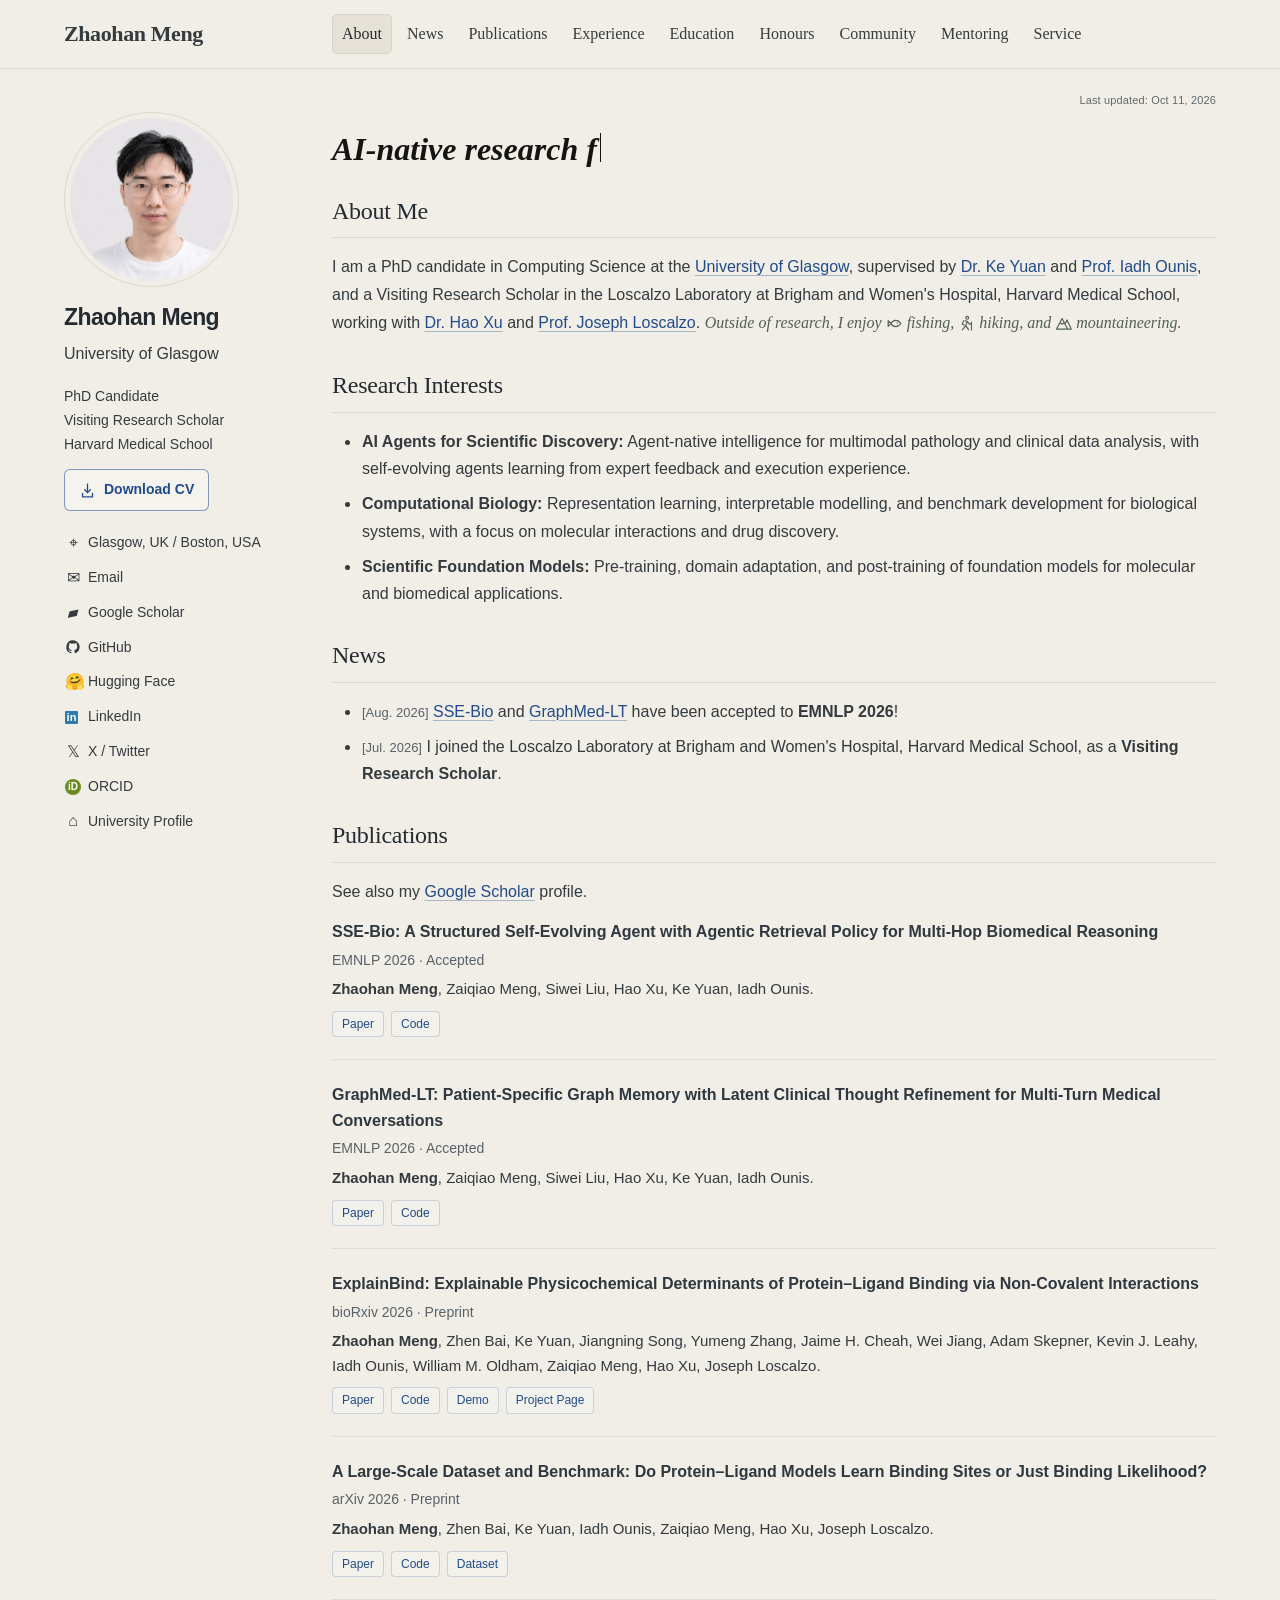
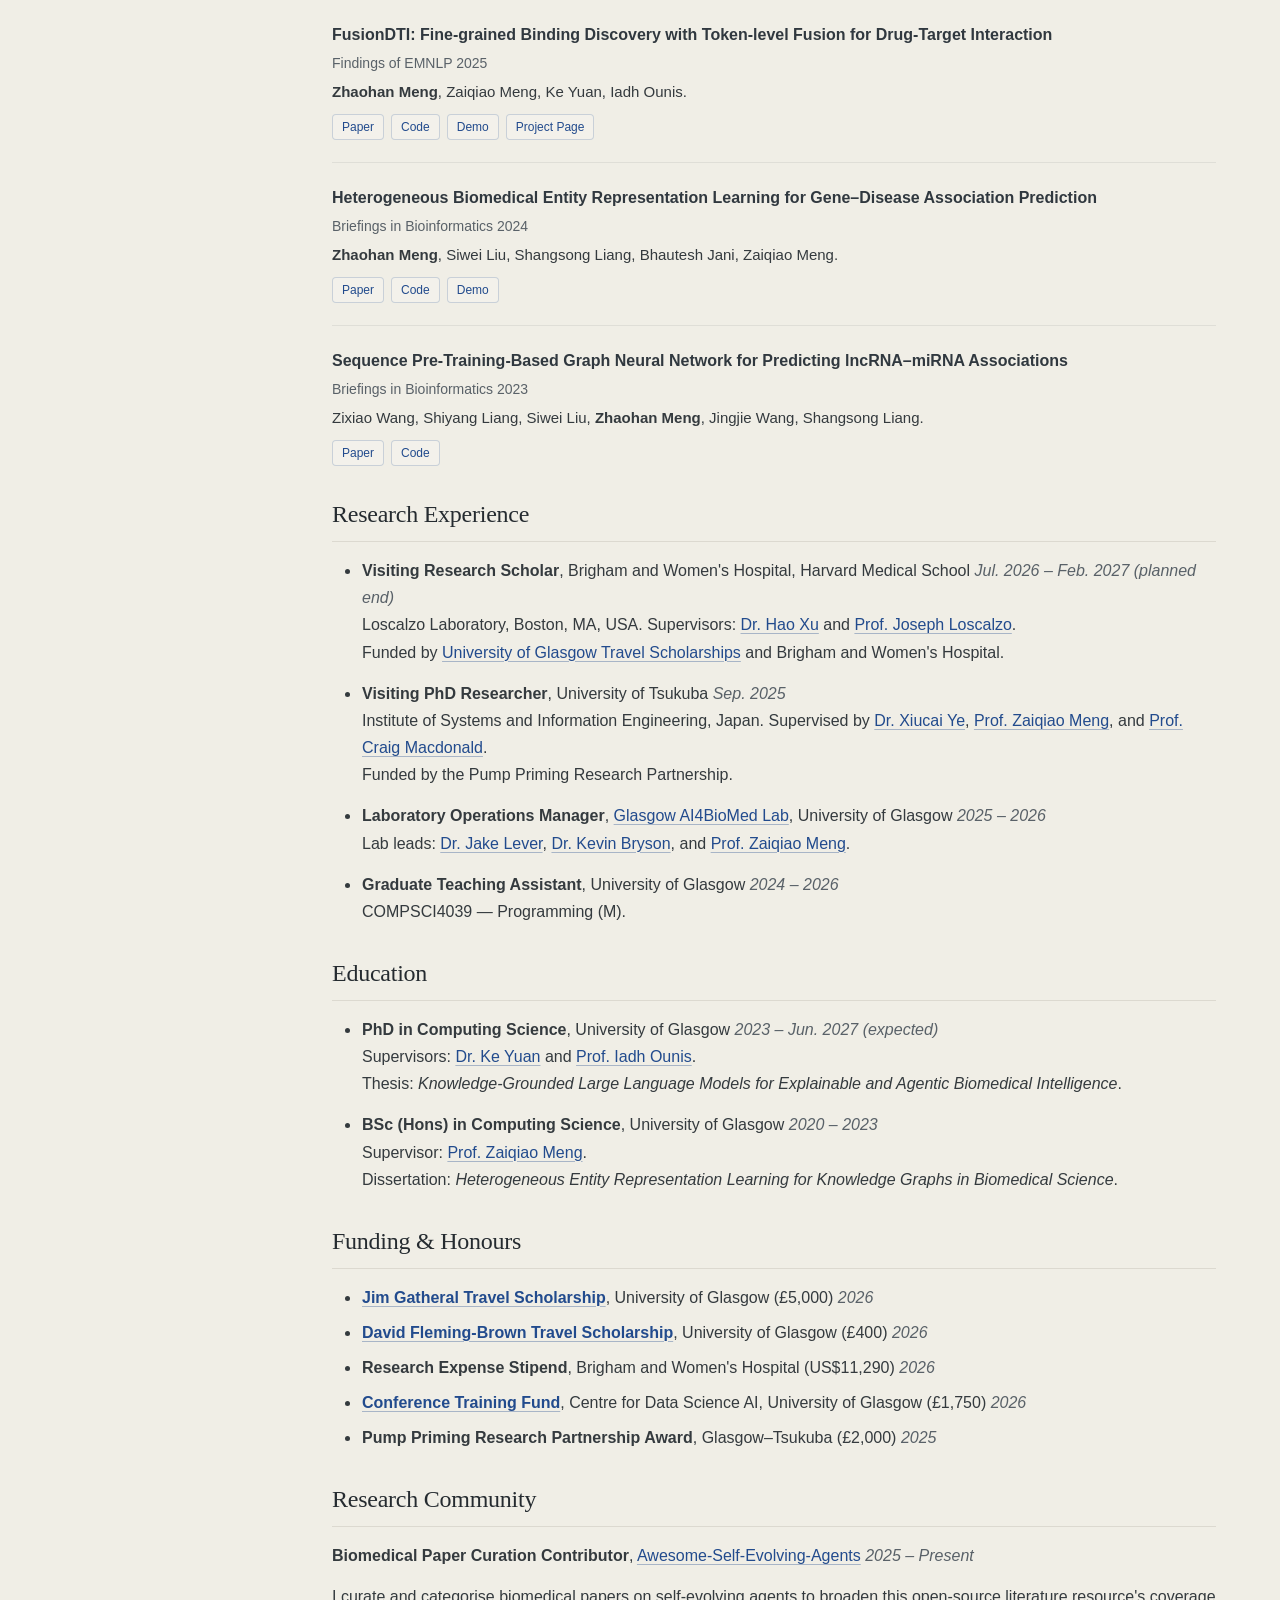
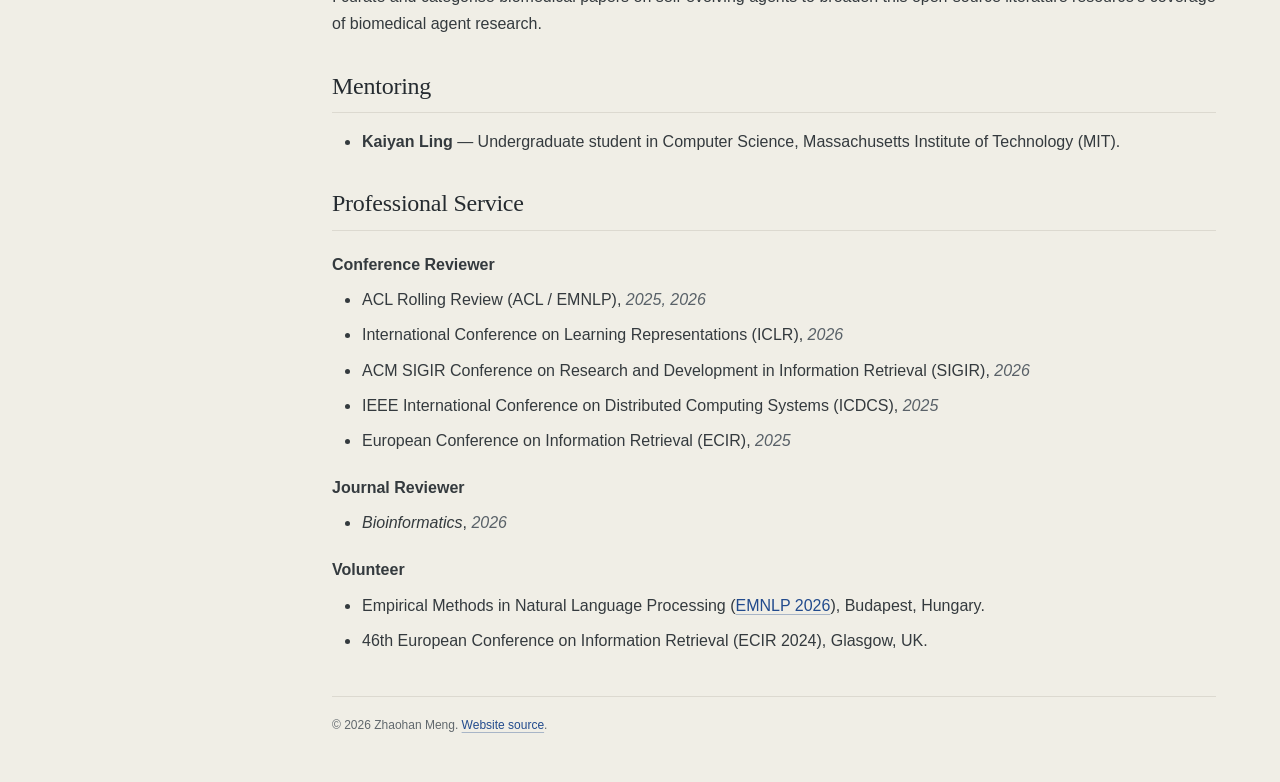
==== docs/index.html @ da8d133c "Add subtle outdoor hobby icons to biography" ====
<!doctype html>
<html lang="en">
<head>
  <meta charset="utf-8">
  <meta name="viewport" content="width=device-width, initial-scale=1">
  <title>Zhaohan Meng - Homepage</title>
  <meta name="description" content="Zhaohan Meng, PhD candidate at the University of Glasgow and Visiting Research Scholar at Harvard Medical School. Scientific AI agents, scientific foundation models, and computational biology.">
  <meta name="theme-color" content="#f0eee6">
  <meta property="og:type" content="website">
  <meta property="og:title" content="Zhaohan Meng - Homepage">
  <meta property="og:description" content="Scientific AI agents, scientific foundation models, and computational biology.">
  <meta property="og:url" content="https://zhaohanm.github.io/">
  <meta property="og:image" content="https://zhaohanm.github.io/assets/avatar.png?v=27964433ebf4">
  <link rel="canonical" href="https://zhaohanm.github.io/">
  <link rel="icon" href="assets/favicon.svg" type="image/svg+xml">
  <link rel="stylesheet" href="assets/styles.css?v=8e59af3b1493">
  <script src="assets/site.js?v=174e4640bb42" defer></script>
</head>
<body>
  <a class="skip-link" href="#about-me">Skip to content</a>
  <header class="masthead">
    <nav class="navigation" aria-label="Main navigation">
      <a class="site-title" href="#about-me">Zhaohan Meng</a>
      <button class="menu-toggle" type="button" aria-expanded="false" aria-controls="navigation-links" aria-label="Open navigation"><span></span><span></span><span></span></button>
      <div class="navigation-links" id="navigation-links">
        <a href="#about-me">About</a>
        <a href="#news">News</a>
        <a href="#publications">Publications</a>
        <a href="#research-experience">Experience</a>
        <a href="#education">Education</a>
        <a href="#honors">Honours</a>
        <a href="#community">Community</a>
        <a href="#mentoring">Mentoring</a>
        <a href="#service">Service</a>
      </div>
    </nav>
  </header>
  <div class="layout">
    <aside class="profile" aria-label="Personal information">
      <img class="avatar" src="assets/avatar.png?v=27964433ebf4" alt="Zhaohan Meng" width="175" height="175">
      <div class="profile-heading">
        <h1>Zhaohan Meng</h1>
        <p class="affiliation">University of Glasgow</p>
        <p class="position">PhD Candidate<br>Visiting Research Scholar<br>Harvard Medical School</p>
        <a class="cv-button" href="assets/Zhaohan_Meng_CV.pdf" download="Zhaohan_Meng_CV.pdf"><svg viewBox="0 0 24 24" width="17" height="17" aria-hidden="true"><path d="M12 3v12m-4-4 4 4 4-4M5 16v5h14v-5" fill="none" stroke="currentColor" stroke-width="1.8" stroke-linecap="round" stroke-linejoin="round"/></svg>Download CV</a>
      </div>
      <ul class="profile-links">
        <li><span class="icon" aria-hidden="true">⌖</span><span>Glasgow, UK / Boston, USA</span></li>
        <li><span class="icon" aria-hidden="true">✉</span><a href="mailto:zmeng3@bwh.harvard.edu">Email</a></li>
        <li><span class="icon scholar" aria-hidden="true">▰</span><a href="https://scholar.google.com/citations?user=gM9yaCkAAAAJ&amp;hl=en">Google Scholar</a></li>
        <li><svg class="icon" viewBox="0 0 24 24" aria-hidden="true"><path fill="currentColor" d="M12 2a10 10 0 0 0-3.16 19.49c.5.09.68-.22.68-.48v-1.86c-2.78.6-3.37-1.18-3.37-1.18-.45-1.16-1.11-1.47-1.11-1.47-.91-.62.07-.61.07-.61 1 .07 1.53 1.03 1.53 1.03.89 1.53 2.34 1.09 2.91.83.09-.65.35-1.09.63-1.34-2.22-.25-4.55-1.11-4.55-4.94 0-1.09.39-1.98 1.03-2.68-.1-.25-.45-1.27.1-2.65 0 0 .84-.27 2.75 1.02A9.6 9.6 0 0 1 12 6.82c.85 0 1.7.11 2.5.34 1.91-1.29 2.75-1.02 2.75-1.02.55 1.38.2 2.4.1 2.65.64.7 1.03 1.59 1.03 2.68 0 3.84-2.34 4.69-4.57 4.94.36.31.68.92.68 1.85v2.75c0 .27.18.58.69.48A10 10 0 0 0 12 2Z"/></svg><a href="https://github.com/ZhaohanM">GitHub</a></li>
        <li><span class="icon" aria-hidden="true">🤗</span><a href="https://huggingface.co/Zhaohan-Meng">Hugging Face</a></li>
        <li><span class="icon linkedin" aria-hidden="true">in</span><a href="https://www.linkedin.com/in/zhaohan-meng-825951279/">LinkedIn</a></li>
        <li><span class="icon" aria-hidden="true">𝕏</span><a href="https://x.com/Zhaohan_Meng">X / Twitter</a></li>
        <li><span class="icon orcid" aria-hidden="true">iD</span><a href="https://orcid.org/0009-0003-3209-7134">ORCID</a></li>
        <li><span class="icon" aria-hidden="true">⌂</span><a href="https://www.gla.ac.uk/pgrs/zhaohanmeng/">University Profile</a></li>
      </ul>
    </aside>
    <main class="content" id="main-content">
      <p class="last-updated">Last updated: <time datetime="2026-10-11">Oct 11, 2026</time></p>
      <p class="research-tagline"><span class="tagline-full">AI-native research for scientific discovery.</span><span class="tagline-animated" aria-hidden="true"></span></p>
      <section id="about-me">
  <h2>About Me</h2>
  <p>I am a PhD candidate in Computing Science at the <a href="https://www.gla.ac.uk/pgrs/zhaohanmeng/">University of Glasgow</a>, supervised by <a href="https://www.crukscotlandinstitute.ac.uk/research/research-groups/ai-for-cancer-research/">Dr. Ke Yuan</a> and <a href="https://www.linkedin.com/in/iadhounis/">Prof. Iadh Ounis</a>, and a Visiting Research Scholar in the Loscalzo Laboratory at Brigham and Women's Hospital, Harvard Medical School, working with <a href="https://www.linkedin.com/in/hao-xu-62bb11169/">Dr. Hao Xu</a> and <a href="https://ogephd.hms.harvard.edu/people/joseph-loscalzo">Prof. Joseph Loscalzo</a>. <span class="personal-note">Outside of research, I enjoy <span class="hobby"><svg viewBox="0 0 24 24" aria-hidden="true" focusable="false"><path d="M7 12c3-6 10-6 14 0-4 6-11 6-14 0Zm0 0L3 8v8l4-4Z"/><circle cx="16" cy="11.5" r=".8" fill="currentColor" stroke="none"/></svg>fishing</span>, <span class="hobby"><svg viewBox="0 0 24 24" aria-hidden="true" focusable="false"><circle cx="13" cy="4" r="2"/><path d="m10 8 3 1 3 4 3-1M13 9l-2 6 4 6M11 15l-5 6M8 8 6 13l3 1M19 10v11"/></svg>hiking</span>, and <span class="hobby"><svg viewBox="0 0 24 24" aria-hidden="true" focusable="false"><path d="m2 20 8-15 8 15H2Zm12-7 3-6 6 13h-5M7 11l3 2 3-2"/></svg>mountaineering</span>.</span></p>
</section>

<section id="research-interests">
  <h2>Research Interests</h2>
  <ul>
    <li><strong>AI Agents for Scientific Discovery:</strong> Agent-native intelligence for multimodal pathology and clinical data analysis, with self-evolving agents learning from expert feedback and execution experience.</li>
    <li><strong>Computational Biology:</strong> Representation learning, interpretable modelling, and benchmark development for biological systems, with a focus on molecular interactions and drug discovery.</li>
    <li><strong>Scientific Foundation Models:</strong> Pre-training, domain adaptation, and post-training of foundation models for molecular and biomedical applications.</li>
  </ul>
</section>

<section id="news">
  <h2>News</h2>
  <ul class="news-list">
    <li><span class="date">[Aug. 2026]</span> <a href="https://arxiv.org/abs/2608.22132">SSE-Bio</a> and <a href="https://arxiv.org/abs/2510.03536">GraphMed-LT</a> have been accepted to <strong>EMNLP 2026</strong>!</li>
    <li><span class="date">[Jul. 2026]</span> I joined the Loscalzo Laboratory at Brigham and Women's Hospital, Harvard Medical School, as a <strong>Visiting Research Scholar</strong>.</li>
  </ul>
</section>

<section id="publications">
  <h2>Publications</h2>
  <p class="section-intro">See also my <a href="https://scholar.google.com/citations?hl=en&amp;user=gM9yaCkAAAAJ">Google Scholar</a> profile.</p>

  <article class="publication">
    <p class="publication-title"><b>SSE-Bio: A Structured Self-Evolving Agent with Agentic Retrieval Policy for Multi-Hop Biomedical Reasoning</b> <span class="venue">EMNLP 2026 · Accepted</span></p>
    <p class="authors"><strong>Zhaohan Meng</strong>, Zaiqiao Meng, Siwei Liu, Hao Xu, Ke Yuan, Iadh Ounis.</p>
    <p class="paper-links"><a href="https://arxiv.org/abs/2608.22132">Paper</a> <a href="https://github.com/ZhaohanM/SSE-Bio">Code</a></p>
  </article>

  <article class="publication">
    <p class="publication-title"><b>GraphMed-LT: Patient-Specific Graph Memory with Latent Clinical Thought Refinement for Multi-Turn Medical Conversations</b> <span class="venue">EMNLP 2026 · Accepted</span></p>
    <p class="authors"><strong>Zhaohan Meng</strong>, Zaiqiao Meng, Siwei Liu, Hao Xu, Ke Yuan, Iadh Ounis.</p>
    <p class="paper-links"><a href="https://arxiv.org/abs/2510.03536">Paper</a> <a href="https://github.com/ZhaohanM/GraphMed-LT">Code</a></p>
  </article>

  <article class="publication">
    <p class="publication-title"><b>ExplainBind: Explainable Physicochemical Determinants of Protein–Ligand Binding via Non-Covalent Interactions</b> <span class="venue">bioRxiv 2026 · Preprint</span></p>
    <p class="authors"><strong>Zhaohan Meng</strong>, Zhen Bai, Ke Yuan, Jiangning Song, Yumeng Zhang, Jaime H. Cheah, Wei Jiang, Adam Skepner, Kevin J. Leahy, Iadh Ounis, William M. Oldham, Zaiqiao Meng, Hao Xu, Joseph Loscalzo.</p>
    <p class="paper-links"><a href="https://www.biorxiv.org/content/10.64898/2026.03.03.707476v3">Paper</a> <a href="https://github.com/ZhaohanM/ExplainBind">Code</a> <a href="https://huggingface.co/spaces/Zhaohan-Meng/ExplainBind">Demo</a> <a href="https://zhaohanm.github.io/ExplainBind/">Project Page</a></p>
  </article>

  <article class="publication">
    <p class="publication-title"><b>A Large-Scale Dataset and Benchmark: Do Protein–Ligand Models Learn Binding Sites or Just Binding Likelihood?</b> <span class="venue">arXiv 2026 · Preprint</span></p>
    <p class="authors"><strong>Zhaohan Meng</strong>, Zhen Bai, Ke Yuan, Iadh Ounis, Zaiqiao Meng, Hao Xu, Joseph Loscalzo.</p>
    <p class="paper-links"><a href="https://arxiv.org/abs/2605.24045">Paper</a> <a href="https://github.com/ZhaohanM/InteractBind">Code</a> <a href="https://huggingface.co/datasets/Zhaohan-Meng/InteractBind">Dataset</a></p>
  </article>

  <article class="publication">
    <p class="publication-title"><b>FusionDTI: Fine-grained Binding Discovery with Token-level Fusion for Drug-Target Interaction</b> <span class="venue">Findings of EMNLP 2025</span></p>
    <p class="authors"><strong>Zhaohan Meng</strong>, Zaiqiao Meng, Ke Yuan, Iadh Ounis.</p>
    <p class="paper-links"><a href="https://aclanthology.org/2025.findings-emnlp.237/">Paper</a> <a href="https://github.com/ZhaohanM/FusionDTI">Code</a> <a href="https://huggingface.co/spaces/Zhaohan-Meng/FusionDTI">Demo</a> <a href="https://zhaohanm.github.io/FusionDTI/">Project Page</a></p>
  </article>

  <article class="publication">
    <p class="publication-title"><b>Heterogeneous Biomedical Entity Representation Learning for Gene–Disease Association Prediction</b> <span class="venue">Briefings in Bioinformatics 2024</span></p>
    <p class="authors"><strong>Zhaohan Meng</strong>, Siwei Liu, Shangsong Liang, Bhautesh Jani, Zaiqiao Meng.</p>
    <p class="paper-links"><a href="https://academic.oup.com/bib/article/25/5/bbae380/7735275">Paper</a> <a href="https://github.com/ZhaohanM/FusionGDA">Code</a> <a href="https://huggingface.co/spaces/Zhaohan-Meng/FusionGDA">Demo</a></p>
  </article>

  <article class="publication">
    <p class="publication-title"><b>Sequence Pre-Training-Based Graph Neural Network for Predicting lncRNA–miRNA Associations</b> <span class="venue">Briefings in Bioinformatics 2023</span></p>
    <p class="authors">Zixiao Wang, Shiyang Liang, Siwei Liu, <strong>Zhaohan Meng</strong>, Jingjie Wang, Shangsong Liang.</p>
    <p class="paper-links"><a href="https://academic.oup.com/bib/article/24/5/bbad317/7256790">Paper</a> <a href="https://github.com/zixwang/SPGNN">Code</a></p>
  </article>
</section>

<section id="research-experience">
  <h2>Research Experience</h2>
  <ul class="experience-list">
    <li>
      <strong>Visiting Research Scholar</strong>, Brigham and Women's Hospital, Harvard Medical School <span class="date">Jul. 2026 – Feb. 2027 (planned end)</span>
      <p>Loscalzo Laboratory, Boston, MA, USA. Supervisors: <a href="https://www.linkedin.com/in/hao-xu-62bb11169/">Dr. Hao Xu</a> and <a href="https://ogephd.hms.harvard.edu/people/joseph-loscalzo">Prof. Joseph Loscalzo</a>.<br>Funded by <a href="https://www.gla.ac.uk/research/ourresearchenvironment/prs/postgraduatetravelscholarships">University of Glasgow Travel Scholarships</a> and Brigham and Women's Hospital.</p>
    </li>
    <li>
      <strong>Visiting PhD Researcher</strong>, University of Tsukuba <span class="date">Sep. 2025</span>
      <p>Institute of Systems and Information Engineering, Japan. Supervised by <a href="https://trios.tsukuba.ac.jp/en/researcher/0000004106">Dr. Xiucai Ye</a>, <a href="https://mengzaiqiao.howone.app">Prof. Zaiqiao Meng</a>, and <a href="https://www.dcs.gla.ac.uk/~craigm/">Prof. Craig Macdonald</a>.<br>Funded by the Pump Priming Research Partnership.</p>
    </li>
    <li>
      <strong>Laboratory Operations Manager</strong>, <a href="https://ai4biomed.org">Glasgow AI4BioMed Lab</a>, University of Glasgow <span class="date">2025 – 2026</span>
      <p>Lab leads: <a href="https://www.gla.ac.uk/schools/computing/staff/jakelever/">Dr. Jake Lever</a>, <a href="https://www.gla.ac.uk/schools/computing/staff/kevinbryson/">Dr. Kevin Bryson</a>, and <a href="https://mengzaiqiao.howone.app">Prof. Zaiqiao Meng</a>.</p>
    </li>
    <li>
      <strong>Graduate Teaching Assistant</strong>, University of Glasgow <span class="date">2024 – 2026</span>
      <p>COMPSCI4039 — Programming (M).</p>
    </li>
  </ul>
</section>

<section id="education">
  <h2>Education</h2>
  <ul class="experience-list">
    <li>
      <strong>PhD in Computing Science</strong>, University of Glasgow <span class="date">2023 – Jun. 2027 (expected)</span>
      <p>Supervisors: <a href="https://www.crukscotlandinstitute.ac.uk/research/research-groups/ai-for-cancer-research/">Dr. Ke Yuan</a> and <a href="https://www.linkedin.com/in/iadhounis/">Prof. Iadh Ounis</a>.<br>Thesis: <em>Knowledge-Grounded Large Language Models for Explainable and Agentic Biomedical Intelligence</em>.</p>
    </li>
    <li>
      <strong>BSc (Hons) in Computing Science</strong>, University of Glasgow <span class="date">2020 – 2023</span>
      <p>Supervisor: <a href="https://mengzaiqiao.howone.app">Prof. Zaiqiao Meng</a>.<br>Dissertation: <em>Heterogeneous Entity Representation Learning for Knowledge Graphs in Biomedical Science</em>.</p>
    </li>
  </ul>
</section>

<section id="honors">
  <h2>Funding &amp; Honours</h2>
  <ul>
    <li><strong><a href="https://www.gla.ac.uk/research/ourresearchenvironment/prs/postgraduatetravelscholarships">Jim Gatheral Travel Scholarship</a></strong>, University of Glasgow (£5,000) <span class="date">2026</span></li>
    <li><strong><a href="https://www.gla.ac.uk/research/ourresearchenvironment/prs/postgraduatetravelscholarships">David Fleming-Brown Travel Scholarship</a></strong>, University of Glasgow (£400) <span class="date">2026</span></li>
    <li><strong>Research Expense Stipend</strong>, Brigham and Women's Hospital (US$11,290) <span class="date">2026</span></li>
    <li><strong><a href="https://www.gla.ac.uk/research/az/datascience/opportunitiesandfunding/">Conference Training Fund</a></strong>, Centre for Data Science AI, University of Glasgow (£1,750) <span class="date">2026</span></li>
    <li><strong>Pump Priming Research Partnership Award</strong>, Glasgow–Tsukuba (£2,000) <span class="date">2025</span></li>
  </ul>
</section>

<section id="community">
  <h2>Research Community</h2>
  <p><strong>Biomedical Paper Curation Contributor</strong>, <a href="https://github.com/ANative-Lab/Awesome-Self-Evolving-Agents">Awesome-Self-Evolving-Agents</a> <span class="date">2025 – Present</span></p>
  <p>I curate and categorise biomedical papers on self-evolving agents to broaden this open-source literature resource's coverage of biomedical agent research.</p>
</section>

<section id="mentoring">
  <h2>Mentoring</h2>
  <ul>
    <li><strong>Kaiyan Ling</strong> — Undergraduate student in Computer Science, Massachusetts Institute of Technology (MIT).</li>
  </ul>
</section>

<section id="service">
  <h2>Professional Service</h2>
  <h3>Conference Reviewer</h3>
  <ul>
    <li>ACL Rolling Review (ACL / EMNLP), <span class="date">2025, 2026</span></li>
    <li>International Conference on Learning Representations (ICLR), <span class="date">2026</span></li>
    <li>ACM SIGIR Conference on Research and Development in Information Retrieval (SIGIR), <span class="date">2026</span></li>
    <li>IEEE International Conference on Distributed Computing Systems (ICDCS), <span class="date">2025</span></li>
    <li>European Conference on Information Retrieval (ECIR), <span class="date">2025</span></li>
  </ul>
  <h3>Journal Reviewer</h3>
  <ul>
    <li><em>Bioinformatics</em>, <span class="date">2026</span></li>
  </ul>
  <h3>Volunteer</h3>
  <ul>
    <li>Empirical Methods in Natural Language Processing (<a href="https://2026.emnlp.org/">EMNLP 2026</a>), Budapest, Hungary.</li>
    <li>46th European Conference on Information Retrieval (ECIR 2024), Glasgow, UK.</li>
  </ul>
</section>

      <footer class="footer">
        <p>© 2026 Zhaohan Meng. <a href="https://github.com/ZhaohanM/zhaohanm.github.io">Website source</a>.</p>
      </footer>
    </main>
  </div>
</body>
</html>
---- docs/assets/styles.css ----
:root {
  color-scheme: light;
  --text: #343a3e;
  --link: #224b8d;
  --muted: #61686d;
  --background: #f0eee6;
  --line: #dcd9d0;
  --header-height: 68px;
}
* { box-sizing: border-box; }
html { scroll-behavior: smooth; scroll-padding-top: 92px; }
body { margin: 0; background: var(--background); color: var(--text); font: 500 16px/1.7 -apple-system, BlinkMacSystemFont, "Segoe UI", Helvetica, Arial, sans-serif; }
a { color: var(--link); text-underline-offset: 3px; text-decoration-thickness: 1px; text-decoration-color: rgba(34,75,141,.35); transition: color .15s ease, background-color .15s ease, border-color .15s ease; }
a:hover { color: #142f60; text-decoration-color: currentColor; }
a:focus-visible, button:focus-visible { outline: 2px solid var(--link); outline-offset: 5px; border-radius: 2px; }
.skip-link { position: fixed; top: -80px; left: 15px; z-index: 30; padding: 10px 16px; background: var(--link); color: #fff; }
.skip-link:focus { top: 8px; color: #fff; }
.masthead { position: sticky; top: 0; z-index: 10; min-height: var(--header-height); border-bottom: 1px solid var(--line); background: var(--background); }
.navigation { max-width: 1200px; min-height: var(--header-height); margin: auto; padding: 0 24px; display: grid; grid-template-columns: 220px minmax(0,1fr); align-items: center; gap: 48px; }
.navigation a { text-decoration: none; color: #363b3e; white-space: nowrap; }
.site-title { font: 600 22px/1.3 Georgia, "Times New Roman", serif; letter-spacing: -.4px; padding: 18px 0; }
.navigation-links { display: flex; gap: 5px; align-items: center; min-height: var(--header-height); }
.navigation-links a { display: inline-flex; align-items: center; justify-content: center; min-height: 40px; font: 500 16px/1.4 Georgia, "Times New Roman", serif; padding: 7px 9px; border: 1px solid transparent; border-radius: 5px; }
.navigation-links a:hover { background: rgba(77,65,43,.045); }
.navigation-links a[aria-current="location"] { background: #e5e1d7; border-color: #d8d3c7; color: #252b30; }
.menu-toggle { display: none; }
.layout { display: grid; grid-template-columns: 220px minmax(0, 1fr); gap: 48px; max-width: 1200px; margin: 0 auto; padding: 22px 24px 42px; }
.profile { align-self: start; position: sticky; top: 96px; padding-top: 21px; }
.avatar { display: block; width: 175px; height: 175px; padding: 5px; border: 1px solid var(--line); border-radius: 50%; object-fit: contain; object-position: center; }
.profile h1 { color: #252b30; font-size: 23px; line-height: 1.25; margin: 16px 0 8px; letter-spacing: -.6px; }
.profile p { margin: 0 0 18px; }
.profile .position { line-height: 1.7; margin-bottom: 13px; font-size: 14px; }
.cv-button { display: inline-flex; align-items: center; justify-content: center; gap: 8px; min-height: 40px; margin: 0 0 20px; padding: 8px 14px; border: 1px solid rgba(34,75,141,.55); border-radius: 6px; background: rgba(255,255,255,.3); color: var(--link); font-size: 14px; font-weight: 600; text-decoration: none; }
.cv-button svg { width: 17px; height: 17px; }
.cv-button:hover { color: #fff; background: var(--link); }
.profile-links { list-style: none; margin: 0; padding: 0; font-size: 14px; }
.profile-links li { display: flex; gap: 7px; align-items: baseline; margin: 0 0 11px; }
.profile-links a { color: var(--text); text-decoration: none; }
.profile-links a:hover { color: var(--link); text-decoration: underline; }
.icon { flex: 0 0 16px; width: 16px; height: 16px; font-size: 16px; text-align: center; line-height: 1; align-self: center; }
.linkedin { font: bold 11px Arial,sans-serif; background: #337bab; color: #fff; height: 13px; width: 13px; flex-basis: 13px; margin-right: 3px; border-radius: 1px; }
.orcid { font: bold 10px/16px Arial,sans-serif; border-radius: 50%; background: #6a8c20; color: white; }
.scholar { transform: rotate(-12deg); }
.content { min-width: 0; }
.last-updated { text-align: right; font-size: 11px; letter-spacing: .15px; color: var(--muted); margin: 0 0 18px; }
.research-tagline { position: relative; margin: 3px 0 24px; color: #141413; font: italic 600 clamp(23px, 2.5vw, 32px)/1.35 Georgia, "Times New Roman", serif; }
.tagline-animated { display: none; }
.is-typing .tagline-full { opacity: 0; }
.is-typing .tagline-animated { display: block; position: absolute; inset: 0; }
.is-typing .tagline-animated::after { content: ""; display: inline-block; width: 1.5px; height: .9em; margin-left: 3px; vertical-align: -.06em; background: currentColor; }
section { scroll-margin-top: 0; }
section + section { margin-top: 32px; }
p { margin: 0 0 14px; }
h2 { border-bottom: 1px solid var(--line); color: #252b30; font: 500 24px/1.4 Georgia, "Times New Roman", serif; letter-spacing: -.25px; padding-bottom: 9px; margin: 0 0 15px; }
#about-me p { line-height: 1.75; }
.personal-note { display: inline-block; max-width: 100%; color: #536053; font: italic 500 16px/1.75 Georgia, "Times New Roman", serif; }
.hobby { display: inline-flex; align-items: baseline; gap: 4px; white-space: nowrap; }
.hobby svg { flex: none; align-self: center; width: 17px; height: 17px; fill: none; stroke: currentColor; stroke-width: 1.6; stroke-linecap: round; stroke-linejoin: round; }
h3 { font-size: 16px; margin: 20px 0 8px; }
ul { padding-left: 29px; margin: 8px 0 16px; }
li { padding-left: 1px; margin-bottom: 8px; }
li ul { margin: 6px 0 13px; padding-left: 23px; }
.publication { margin: 0 0 22px; }
.publication + .publication { border-top: 1px solid rgba(73,78,82,.1); padding-top: 22px; }
.publication-title { margin: 0 0 6px; color: #30383f; line-height: 1.6; }
.publication .venue { display: block; font-size: 14px; font-weight: 500; color: #596168; margin-top: 4px; }
.authors { margin: 0 0 9px; font-size: 15px; line-height: 1.65; }
.paper-links { display: flex; flex-wrap: wrap; gap: 7px; margin: 0; font-size: 12px; }
.paper-links a { white-space: nowrap; text-decoration: none; padding: 2px 9px; border: 1px solid rgba(34,75,141,.2); border-radius: 4px; background: rgba(255,255,255,.22); }
.paper-links a:hover { border-color: var(--link); background: rgba(34,75,141,.06); }
.news-list .date { font-size: 13px; font-style: normal; font-variant-numeric: tabular-nums; }
.date { font-style: italic; color: #596168; }
.footer { margin-top: 42px; padding: 18px 0 0; border-top: 1px solid var(--line); color: var(--muted); font-size: 12px; }
.footer p { margin: 0 0 5px; }
@media (min-width: 1450px) { .layout { padding-top: 22px; } }
@media (max-width: 1150px) {
  .navigation { grid-template-columns: 205px minmax(0,1fr); gap: 30px; }
  .navigation-links { gap: 3px; }
  .navigation-links a { padding-inline: 7px; }
  .layout { grid-template-columns: 205px minmax(0,1fr); gap: 30px; }
}
@media (max-width: 1100px) {
  .navigation { display: flex; flex-wrap: wrap; justify-content: space-between; gap: 0; }
  .menu-toggle { display: flex; flex-direction: column; align-items: center; justify-content: center; gap: 5px; background: transparent; border: 1px solid var(--line); border-radius: 5px; padding: 10px; height: 44px; width: 44px; cursor: pointer; }
  .menu-toggle span { height: 2px; width: 20px; background: var(--text); }
  .navigation-links { display: none; width: 100%; min-height: auto; gap: 4px; padding: 4px 0 12px; flex-wrap: wrap; }
  .navigation-links.is-open { display: flex; }
  .navigation-links a { font-size: 16px; width: calc(50% - 2px); justify-content: flex-start; padding: 8px 12px; }
  .layout { grid-template-columns: 190px minmax(0,1fr); gap: 25px; }
  .profile h1 { font-size: 21px; }
  .profile-links { font-size: 13px; }
}
@media (max-width: 700px) {
  html { scroll-padding-top: 84px; }
  .site-title { font-size: 21px; }
  .layout { display: block; padding: 20px 20px 30px; }
  .profile { position: static; padding: 0 0 20px; display: grid; grid-template-columns: 112px minmax(0,1fr); column-gap: 20px; border-bottom: 1px solid var(--line); }
  .avatar { width: 112px; height: 112px; padding: 3px; margin-top: 3px; }
  .profile h1 { margin-top: 4px; font-size: 23px; }
  .profile .affiliation { margin-bottom: 7px; }
  .profile .position { margin-bottom: 0; font-size: 13px; line-height: 1.5; }
  .cv-button { margin: 12px 0 0; font-size: 13px; padding: 7px 12px; }
  .profile-links { grid-column: 1/-1; display: flex; flex-wrap: wrap; gap: 11px 17px; margin-top: 18px; }
  .profile-links li { margin: 0; gap: 6px; font-size: 13px; }
  .profile-links li:first-child { width: 100%; }
  .last-updated { margin-top: 15px; font-size: 11px; }
  h2 { font-size: 23px; }
  section + section { margin-top: 25px; }
  .publication { margin-bottom: 23px; }
  .paper-links a { padding: 5px 10px; }
  .footer { margin-top: 30px; }
}
@media (max-width: 360px) {
  .profile { grid-template-columns: 88px minmax(0,1fr); column-gap: 16px; }
  .avatar { width: 88px; height: 88px; }
  .profile h1 { font-size: 21px; }
}
@media (max-height: 900px) and (min-width: 701px) { .profile { position: static; } }
@media (prefers-reduced-motion: reduce) { html { scroll-behavior: auto; } *, *::before, *::after { transition: none !important; } .is-typing .tagline-full { opacity: 1; } .is-typing .tagline-animated { display: none; } }
@media print {
  .masthead, .skip-link, .footer { display: none; }
  .layout { grid-template-columns: 175px minmax(0,1fr); gap: 20px; padding: 0; }
  .profile { position: static; padding: 0; }
  .avatar { width: 125px; height: 125px; }
  body { font-size: 11px; background: #fff; }
  .research-tagline { font-size: 18px; }
  .is-typing .tagline-full { opacity: 1; }
  .is-typing .tagline-animated { display: none; }
  h2 { font-size: 15px; }
  a { color: inherit; }
  .publication { break-inside: avoid; }
}
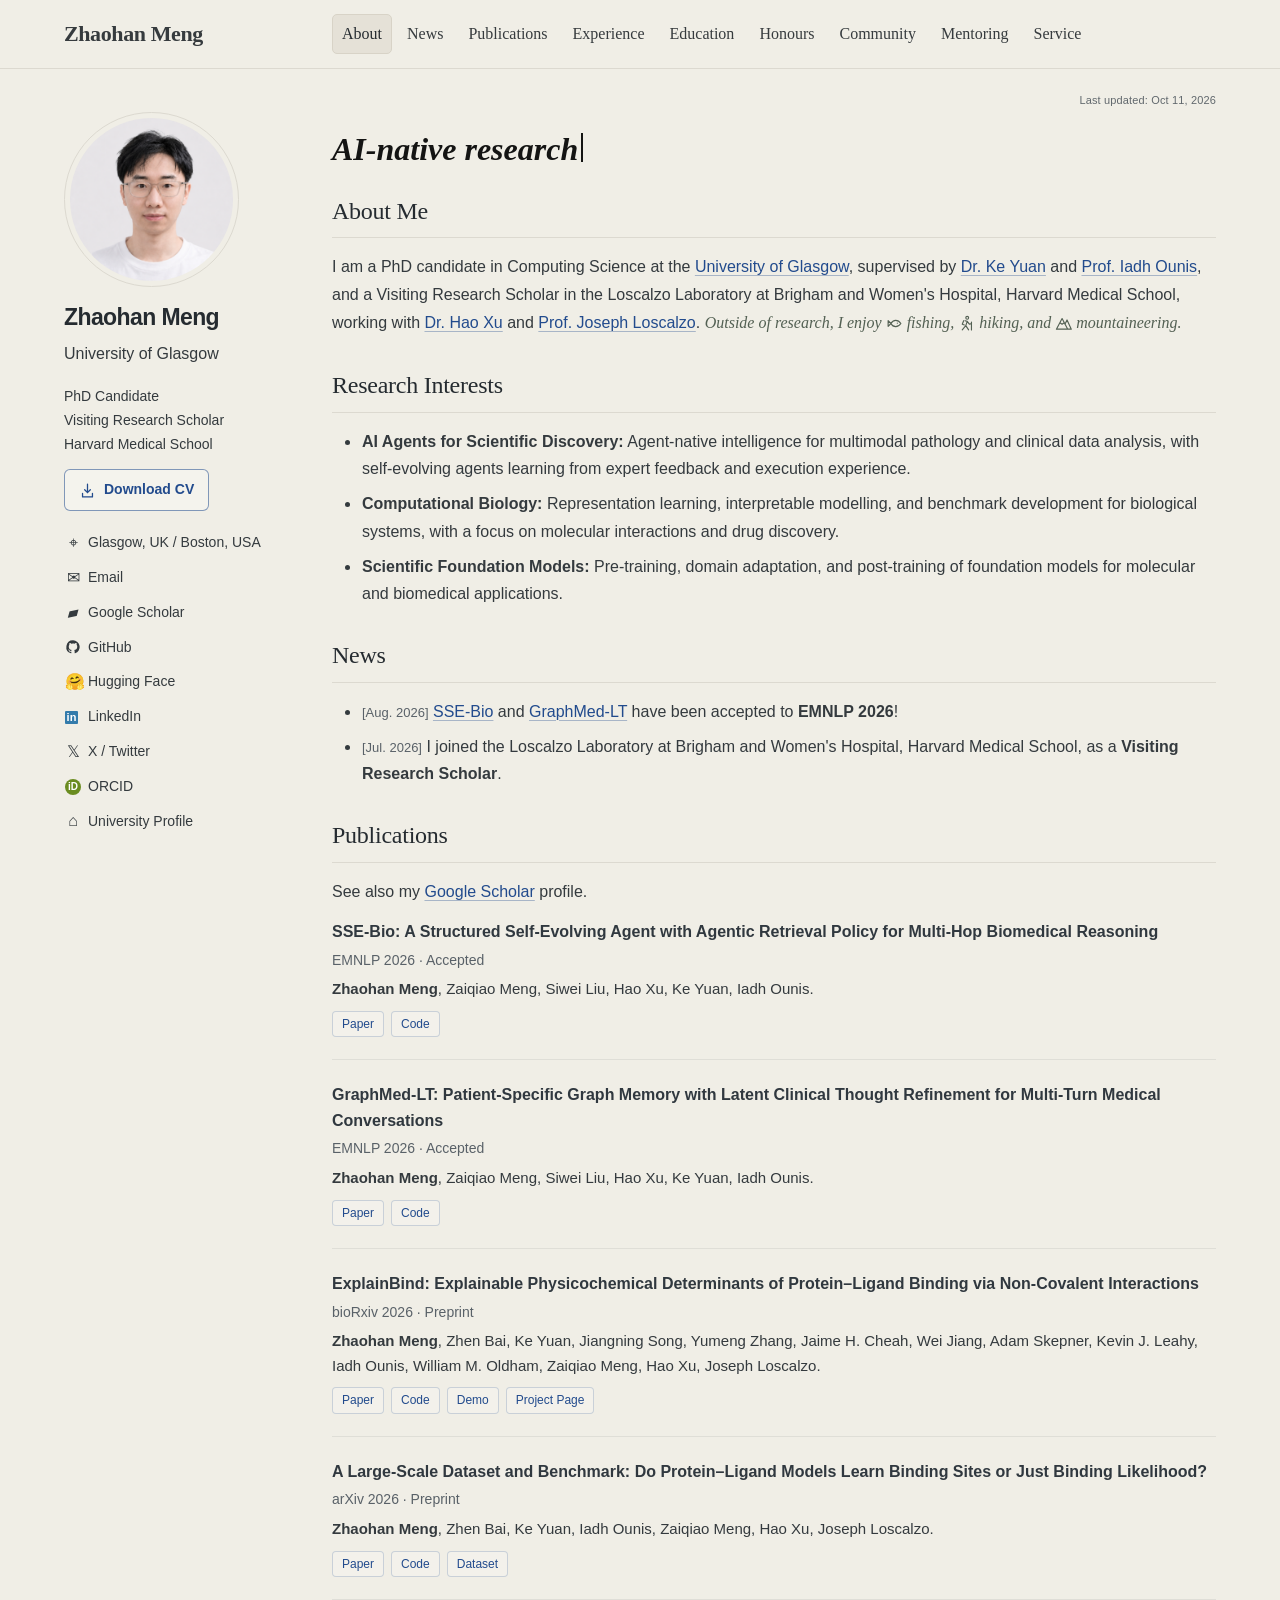
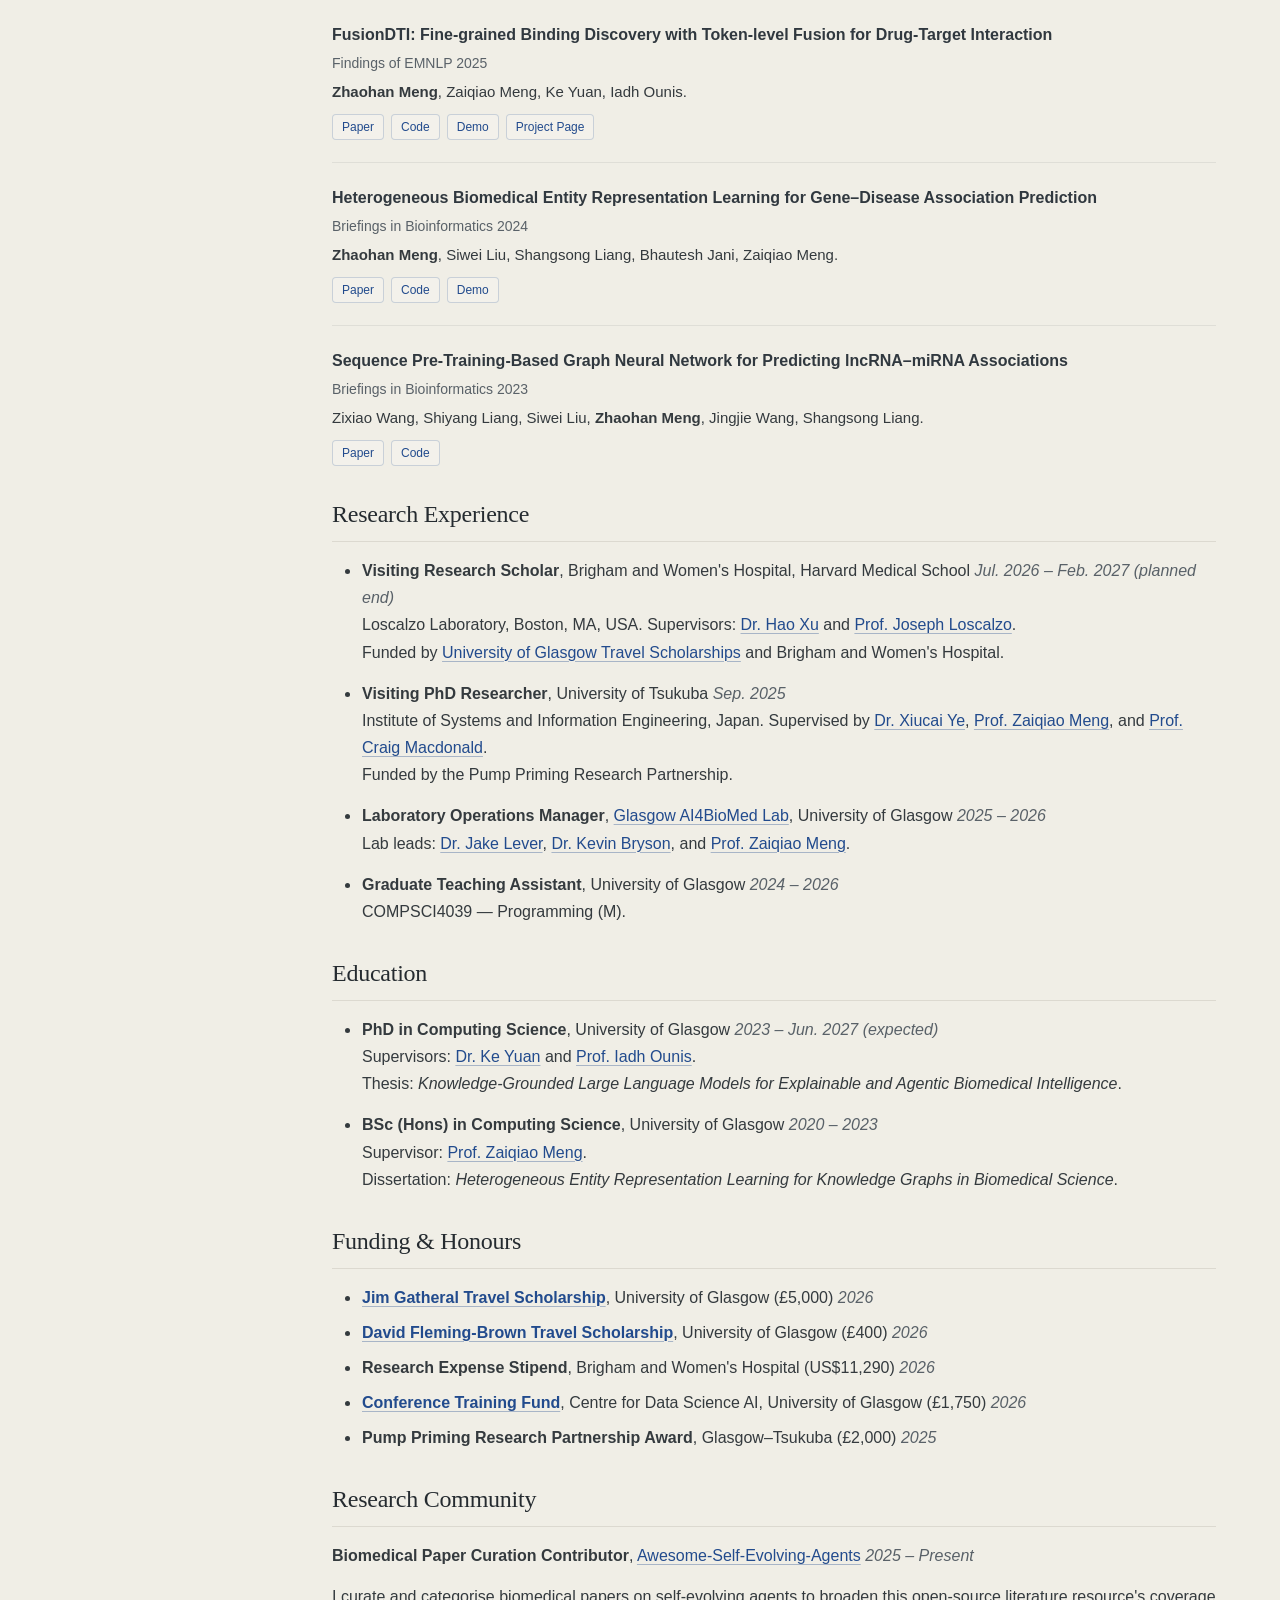
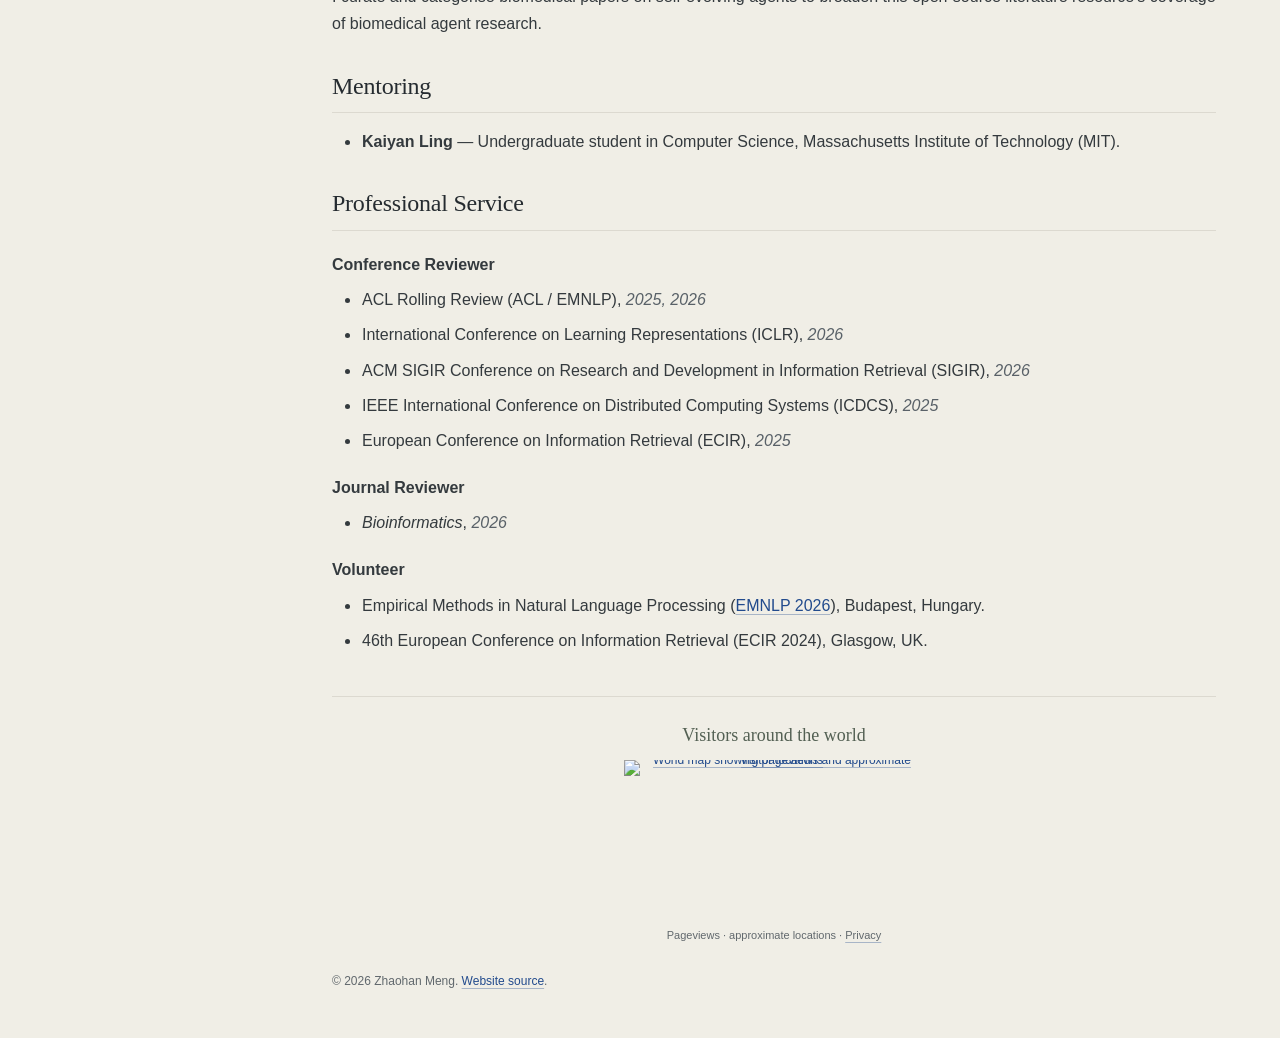
==== commit 0327071f: "Add a coordinated visitor map and pageview counter to the footer" ====
--- a/docs/index.html
+++ b/docs/index.html
@@ -13,7 +13,7 @@
   <meta property="og:image" content="https://zhaohanm.github.io/assets/avatar.png?v=27964433ebf4">
   <link rel="canonical" href="https://zhaohanm.github.io/">
   <link rel="icon" href="assets/favicon.svg" type="image/svg+xml">
-  <link rel="stylesheet" href="assets/styles.css?v=8e59af3b1493">
+  <link rel="stylesheet" href="assets/styles.css?v=a6284850024f">
   <script src="assets/site.js?v=174e4640bb42" defer></script>
 </head>
 <body>
@@ -210,6 +210,13 @@
 </section>
 
       <footer class="footer">
+        <figure class="visitor-map" aria-labelledby="visitor-map-title">
+          <figcaption id="visitor-map-title">Visitors around the world</figcaption>
+          <a class="visitor-map-link" href="https://mapmyvisitors.com/web/1c8st" aria-label="View pageview statistics and approximate visitor locations on MapMyVisitors">
+            <img src="https://mapmyvisitors.com/map.png?cl=c2c9bd&amp;w=300&amp;t=tt&amp;d=1j0-kL-QIa1lpPqwEQAnGl_YzQdYfsxSHHQzsqMMDps&amp;ct=59615d&amp;co=f0eee6" alt="World map showing pageviews and approximate visitor locations" width="300" height="158" decoding="async" referrerpolicy="strict-origin-when-cross-origin">
+          </a>
+          <p class="visitor-map-note">Pageviews · approximate locations · <a href="https://mapmyvisitors.com/b/policy">Privacy</a></p>
+        </figure>
         <p>© 2026 Zhaohan Meng. <a href="https://github.com/ZhaohanM/zhaohanm.github.io">Website source</a>.</p>
       </footer>
     </main>
--- a/docs/assets/styles.css
+++ b/docs/assets/styles.css
@@ -72,6 +72,12 @@
 .date { font-style: italic; color: #596168; }
 .footer { margin-top: 42px; padding: 18px 0 0; border-top: 1px solid var(--line); color: var(--muted); font-size: 12px; }
 .footer p { margin: 0 0 5px; }
+.visitor-map { width: 300px; max-width: 100%; margin: 8px auto 26px; text-align: center; }
+.visitor-map figcaption { margin-bottom: 12px; color: #536053; font: 500 18px/1.4 Georgia, "Times New Roman", serif; }
+.visitor-map-link { display: block; line-height: 0; border-radius: 4px; }
+.visitor-map img { display: block; width: 100%; height: auto; }
+.footer .visitor-map-note { margin-top: 9px; font-size: 11px; line-height: 1.6; }
+.visitor-map-note a { color: inherit; }
 @media (min-width: 1450px) { .layout { padding-top: 22px; } }
 @media (max-width: 1150px) {
   .navigation { grid-template-columns: 205px minmax(0,1fr); gap: 30px; }
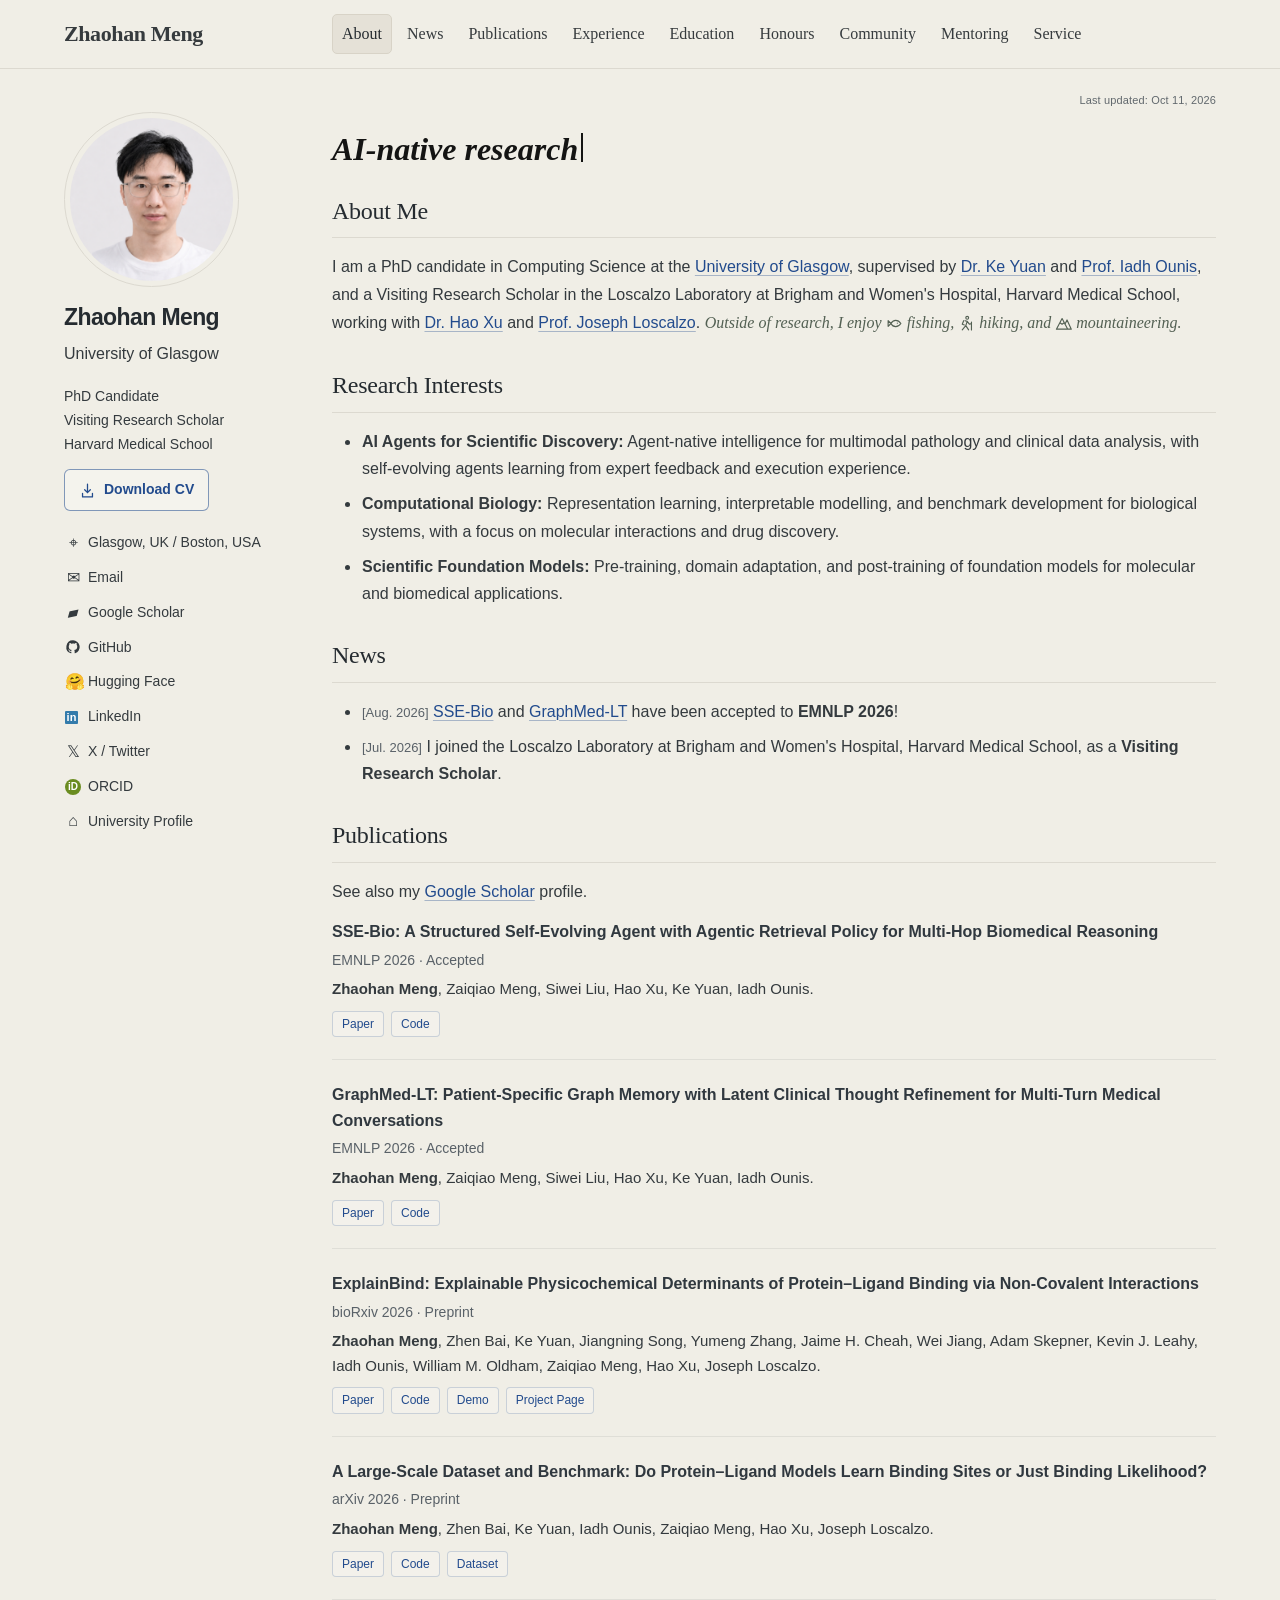
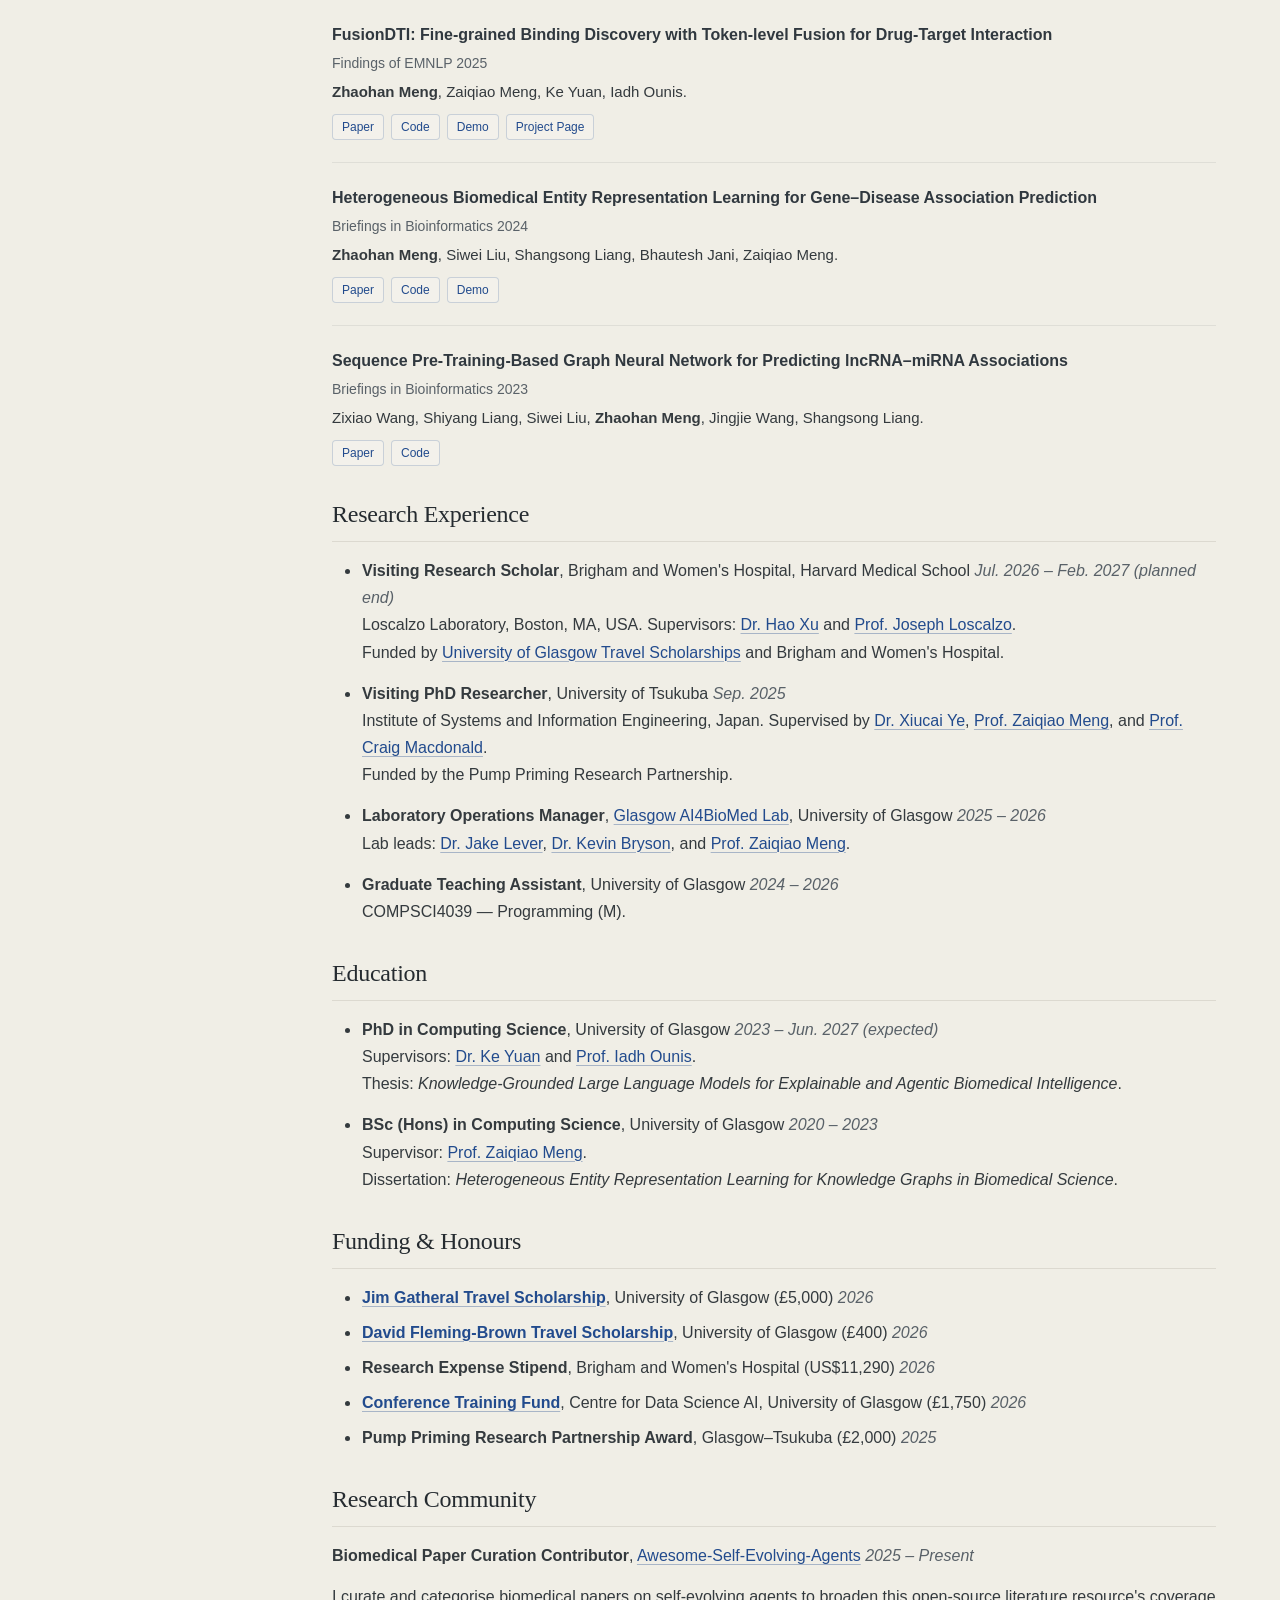
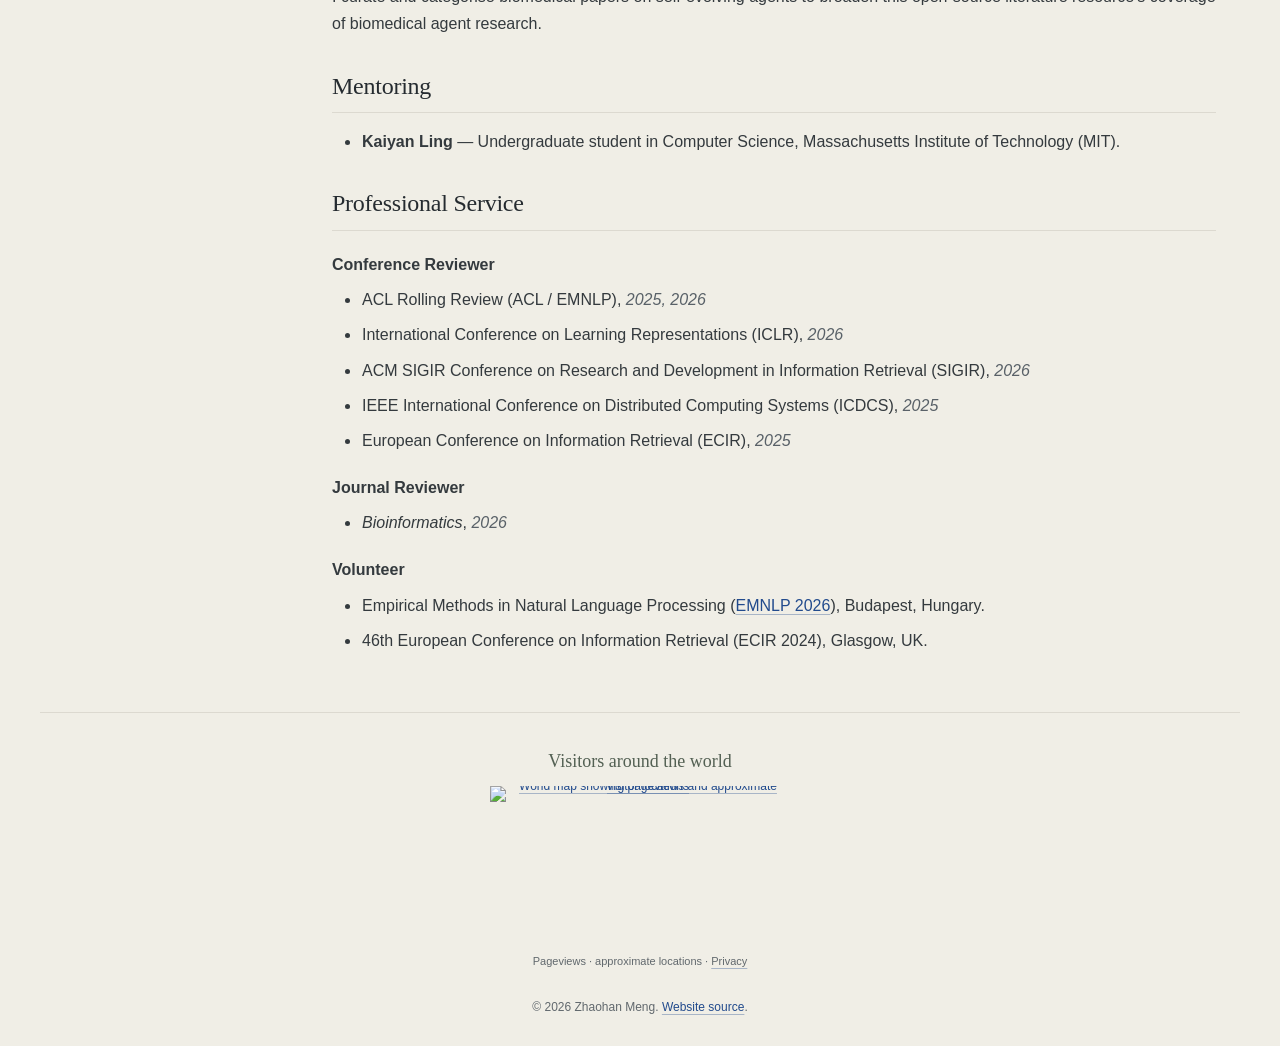
==== commit 222fdf7f: "Center the visitor map and copyright in a page-wide footer" ====
--- a/docs/index.html
+++ b/docs/index.html
@@ -13,7 +13,7 @@
   <meta property="og:image" content="https://zhaohanm.github.io/assets/avatar.png?v=27964433ebf4">
   <link rel="canonical" href="https://zhaohanm.github.io/">
   <link rel="icon" href="assets/favicon.svg" type="image/svg+xml">
-  <link rel="stylesheet" href="assets/styles.css?v=a6284850024f">
+  <link rel="stylesheet" href="assets/styles.css?v=d4d281d8894c">
   <script src="assets/site.js?v=174e4640bb42" defer></script>
 </head>
 <body>
@@ -209,17 +209,17 @@
   </ul>
 </section>
 
-      <footer class="footer">
-        <figure class="visitor-map" aria-labelledby="visitor-map-title">
-          <figcaption id="visitor-map-title">Visitors around the world</figcaption>
-          <a class="visitor-map-link" href="https://mapmyvisitors.com/web/1c8st" aria-label="View pageview statistics and approximate visitor locations on MapMyVisitors">
-            <img src="https://mapmyvisitors.com/map.png?cl=c2c9bd&amp;w=300&amp;t=tt&amp;d=1j0-kL-QIa1lpPqwEQAnGl_YzQdYfsxSHHQzsqMMDps&amp;ct=59615d&amp;co=f0eee6" alt="World map showing pageviews and approximate visitor locations" width="300" height="158" decoding="async" referrerpolicy="strict-origin-when-cross-origin">
-          </a>
-          <p class="visitor-map-note">Pageviews · approximate locations · <a href="https://mapmyvisitors.com/b/policy">Privacy</a></p>
-        </figure>
-        <p>© 2026 Zhaohan Meng. <a href="https://github.com/ZhaohanM/zhaohanm.github.io">Website source</a>.</p>
-      </footer>
     </main>
   </div>
+  <footer class="footer">
+    <figure class="visitor-map" aria-labelledby="visitor-map-title">
+      <figcaption id="visitor-map-title">Visitors around the world</figcaption>
+      <a class="visitor-map-link" href="https://mapmyvisitors.com/web/1c8st" aria-label="View pageview statistics and approximate visitor locations on MapMyVisitors">
+        <img src="https://mapmyvisitors.com/map.png?cl=c2c9bd&amp;w=300&amp;t=tt&amp;d=1j0-kL-QIa1lpPqwEQAnGl_YzQdYfsxSHHQzsqMMDps&amp;ct=59615d&amp;co=f0eee6" alt="World map showing pageviews and approximate visitor locations" width="300" height="158" decoding="async" referrerpolicy="strict-origin-when-cross-origin">
+      </a>
+      <p class="visitor-map-note">Pageviews · approximate locations · <a href="https://mapmyvisitors.com/b/policy">Privacy</a></p>
+    </figure>
+    <p>© 2026 Zhaohan Meng. <a href="https://github.com/ZhaohanM/zhaohanm.github.io">Website source</a>.</p>
+  </footer>
 </body>
 </html>
--- a/docs/assets/styles.css
+++ b/docs/assets/styles.css
@@ -70,7 +70,7 @@
 .paper-links a:hover { border-color: var(--link); background: rgba(34,75,141,.06); }
 .news-list .date { font-size: 13px; font-style: normal; font-variant-numeric: tabular-nums; }
 .date { font-style: italic; color: #596168; }
-.footer { margin-top: 42px; padding: 18px 0 0; border-top: 1px solid var(--line); color: var(--muted); font-size: 12px; }
+.footer { max-width: 1200px; margin: 0 auto; padding: 28px 24px 24px; border-top: 1px solid var(--line); color: var(--muted); font-size: 12px; text-align: center; }
 .footer p { margin: 0 0 5px; }
 .visitor-map { width: 300px; max-width: 100%; margin: 8px auto 26px; text-align: center; }
 .visitor-map figcaption { margin-bottom: 12px; color: #536053; font: 500 18px/1.4 Georgia, "Times New Roman", serif; }
@@ -114,7 +114,7 @@
   section + section { margin-top: 25px; }
   .publication { margin-bottom: 23px; }
   .paper-links a { padding: 5px 10px; }
-  .footer { margin-top: 30px; }
+  .footer { padding: 24px 20px 20px; }
 }
 @media (max-width: 360px) {
   .profile { grid-template-columns: 88px minmax(0,1fr); column-gap: 16px; }
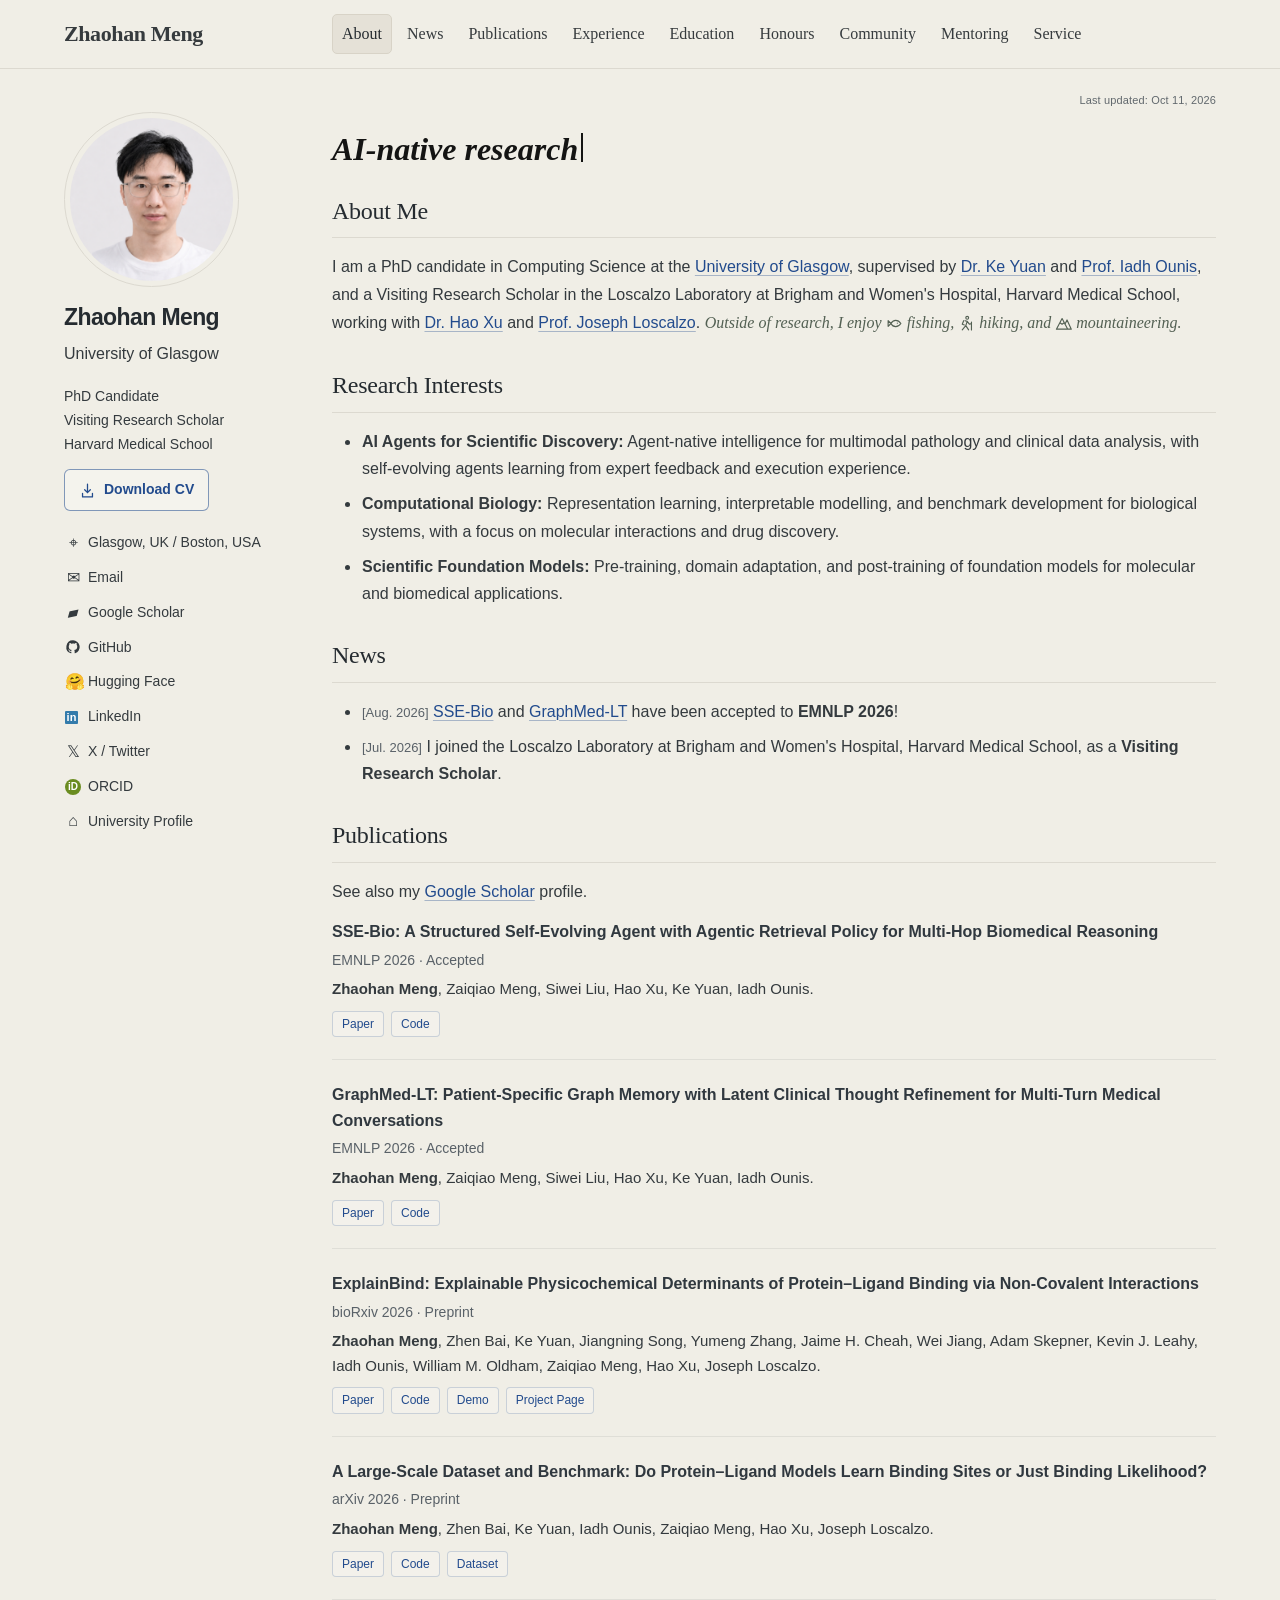
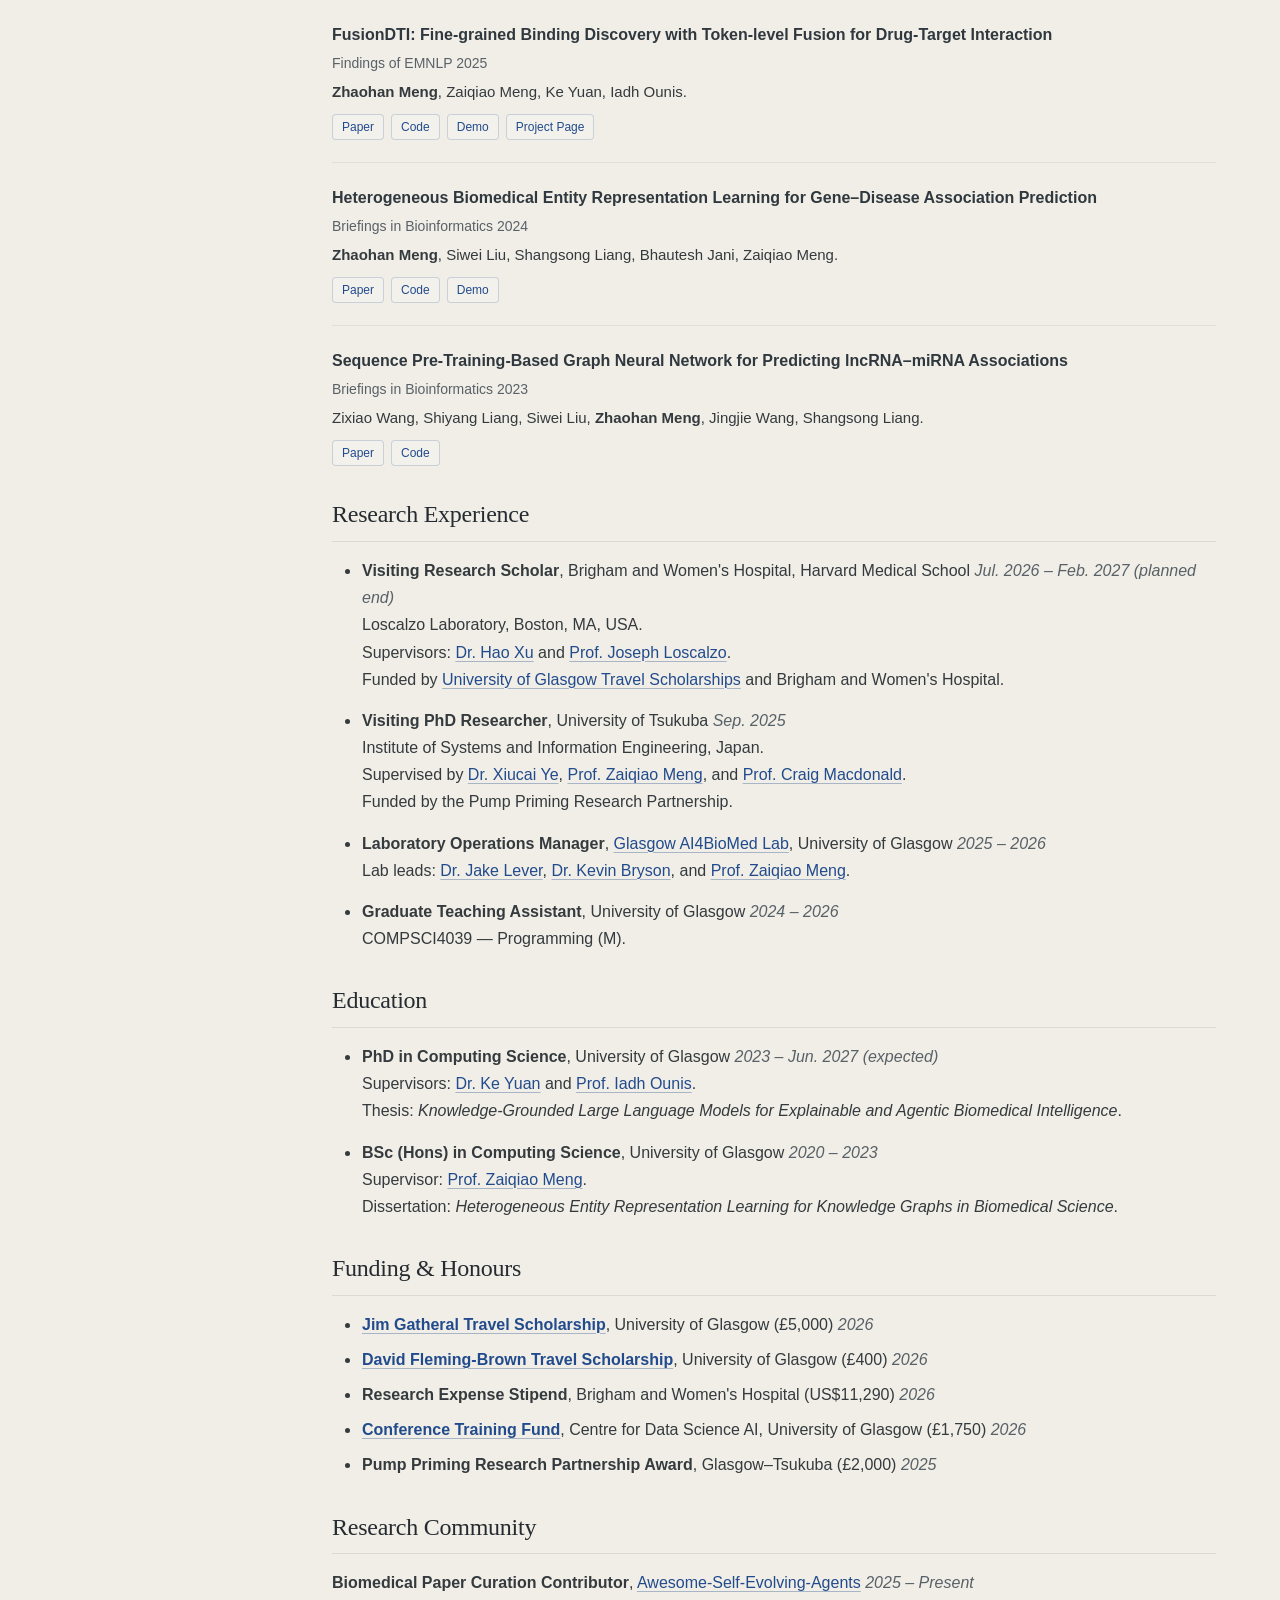
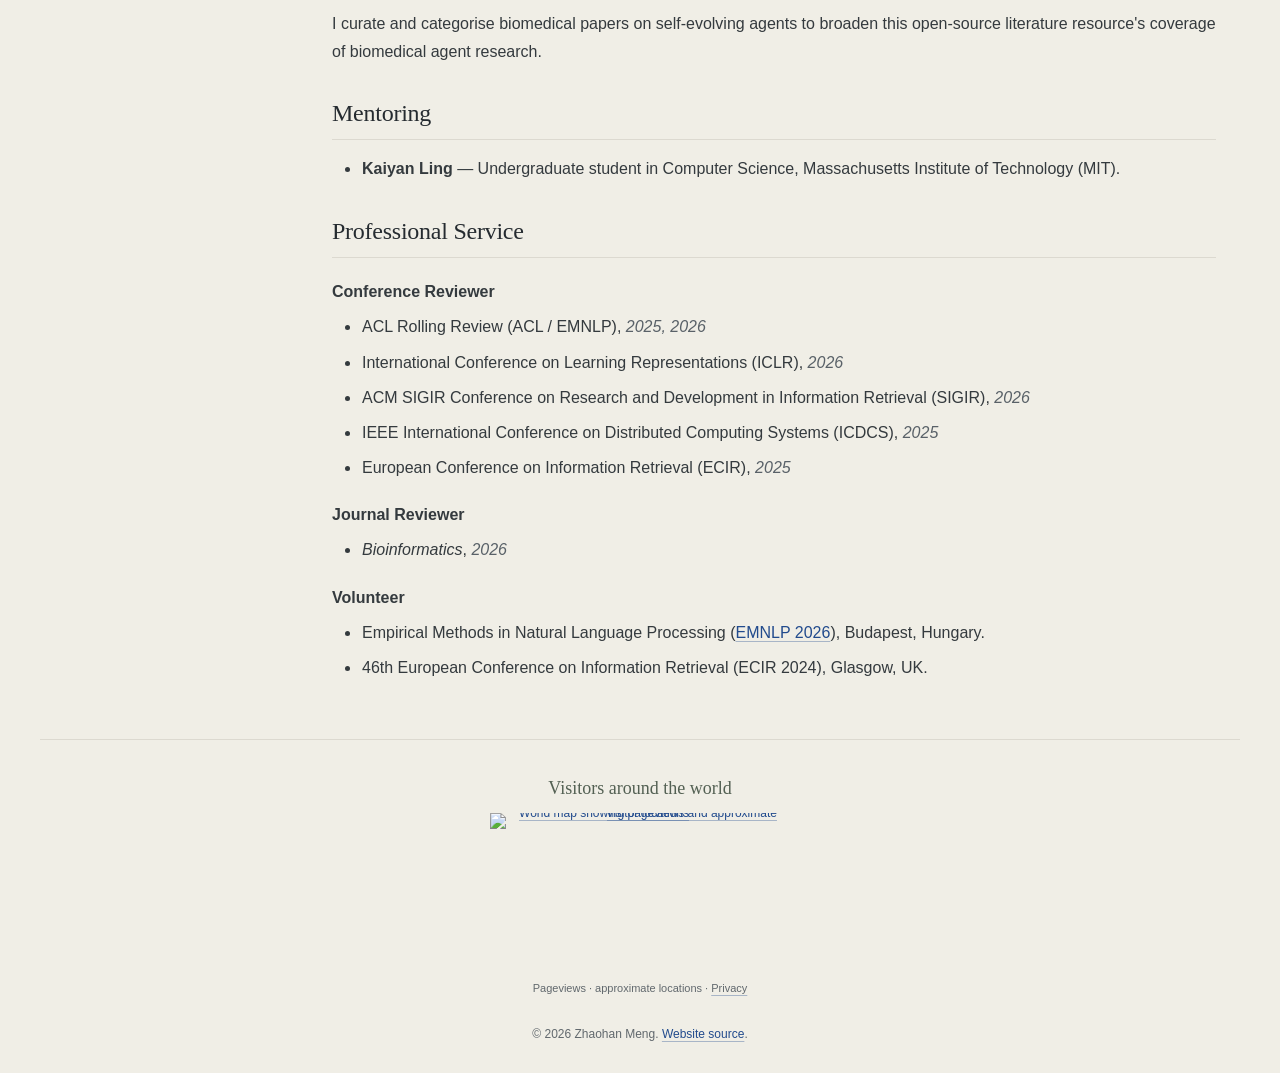
==== commit 66f7d728: "Separate research supervisors onto new lines" ====
--- a/docs/index.html
+++ b/docs/index.html
@@ -133,11 +133,11 @@
   <ul class="experience-list">
     <li>
       <strong>Visiting Research Scholar</strong>, Brigham and Women's Hospital, Harvard Medical School <span class="date">Jul. 2026 – Feb. 2027 (planned end)</span>
-      <p>Loscalzo Laboratory, Boston, MA, USA. Supervisors: <a href="https://www.linkedin.com/in/hao-xu-62bb11169/">Dr. Hao Xu</a> and <a href="https://ogephd.hms.harvard.edu/people/joseph-loscalzo">Prof. Joseph Loscalzo</a>.<br>Funded by <a href="https://www.gla.ac.uk/research/ourresearchenvironment/prs/postgraduatetravelscholarships">University of Glasgow Travel Scholarships</a> and Brigham and Women's Hospital.</p>
+      <p>Loscalzo Laboratory, Boston, MA, USA.<br>Supervisors: <a href="https://www.linkedin.com/in/hao-xu-62bb11169/">Dr. Hao Xu</a> and <a href="https://ogephd.hms.harvard.edu/people/joseph-loscalzo">Prof. Joseph Loscalzo</a>.<br>Funded by <a href="https://www.gla.ac.uk/research/ourresearchenvironment/prs/postgraduatetravelscholarships">University of Glasgow Travel Scholarships</a> and Brigham and Women's Hospital.</p>
     </li>
     <li>
       <strong>Visiting PhD Researcher</strong>, University of Tsukuba <span class="date">Sep. 2025</span>
-      <p>Institute of Systems and Information Engineering, Japan. Supervised by <a href="https://trios.tsukuba.ac.jp/en/researcher/0000004106">Dr. Xiucai Ye</a>, <a href="https://mengzaiqiao.howone.app">Prof. Zaiqiao Meng</a>, and <a href="https://www.dcs.gla.ac.uk/~craigm/">Prof. Craig Macdonald</a>.<br>Funded by the Pump Priming Research Partnership.</p>
+      <p>Institute of Systems and Information Engineering, Japan.<br>Supervised by <a href="https://trios.tsukuba.ac.jp/en/researcher/0000004106">Dr. Xiucai Ye</a>, <a href="https://mengzaiqiao.howone.app">Prof. Zaiqiao Meng</a>, and <a href="https://www.dcs.gla.ac.uk/~craigm/">Prof. Craig Macdonald</a>.<br>Funded by the Pump Priming Research Partnership.</p>
     </li>
     <li>
       <strong>Laboratory Operations Manager</strong>, <a href="https://ai4biomed.org">Glasgow AI4BioMed Lab</a>, University of Glasgow <span class="date">2025 – 2026</span>
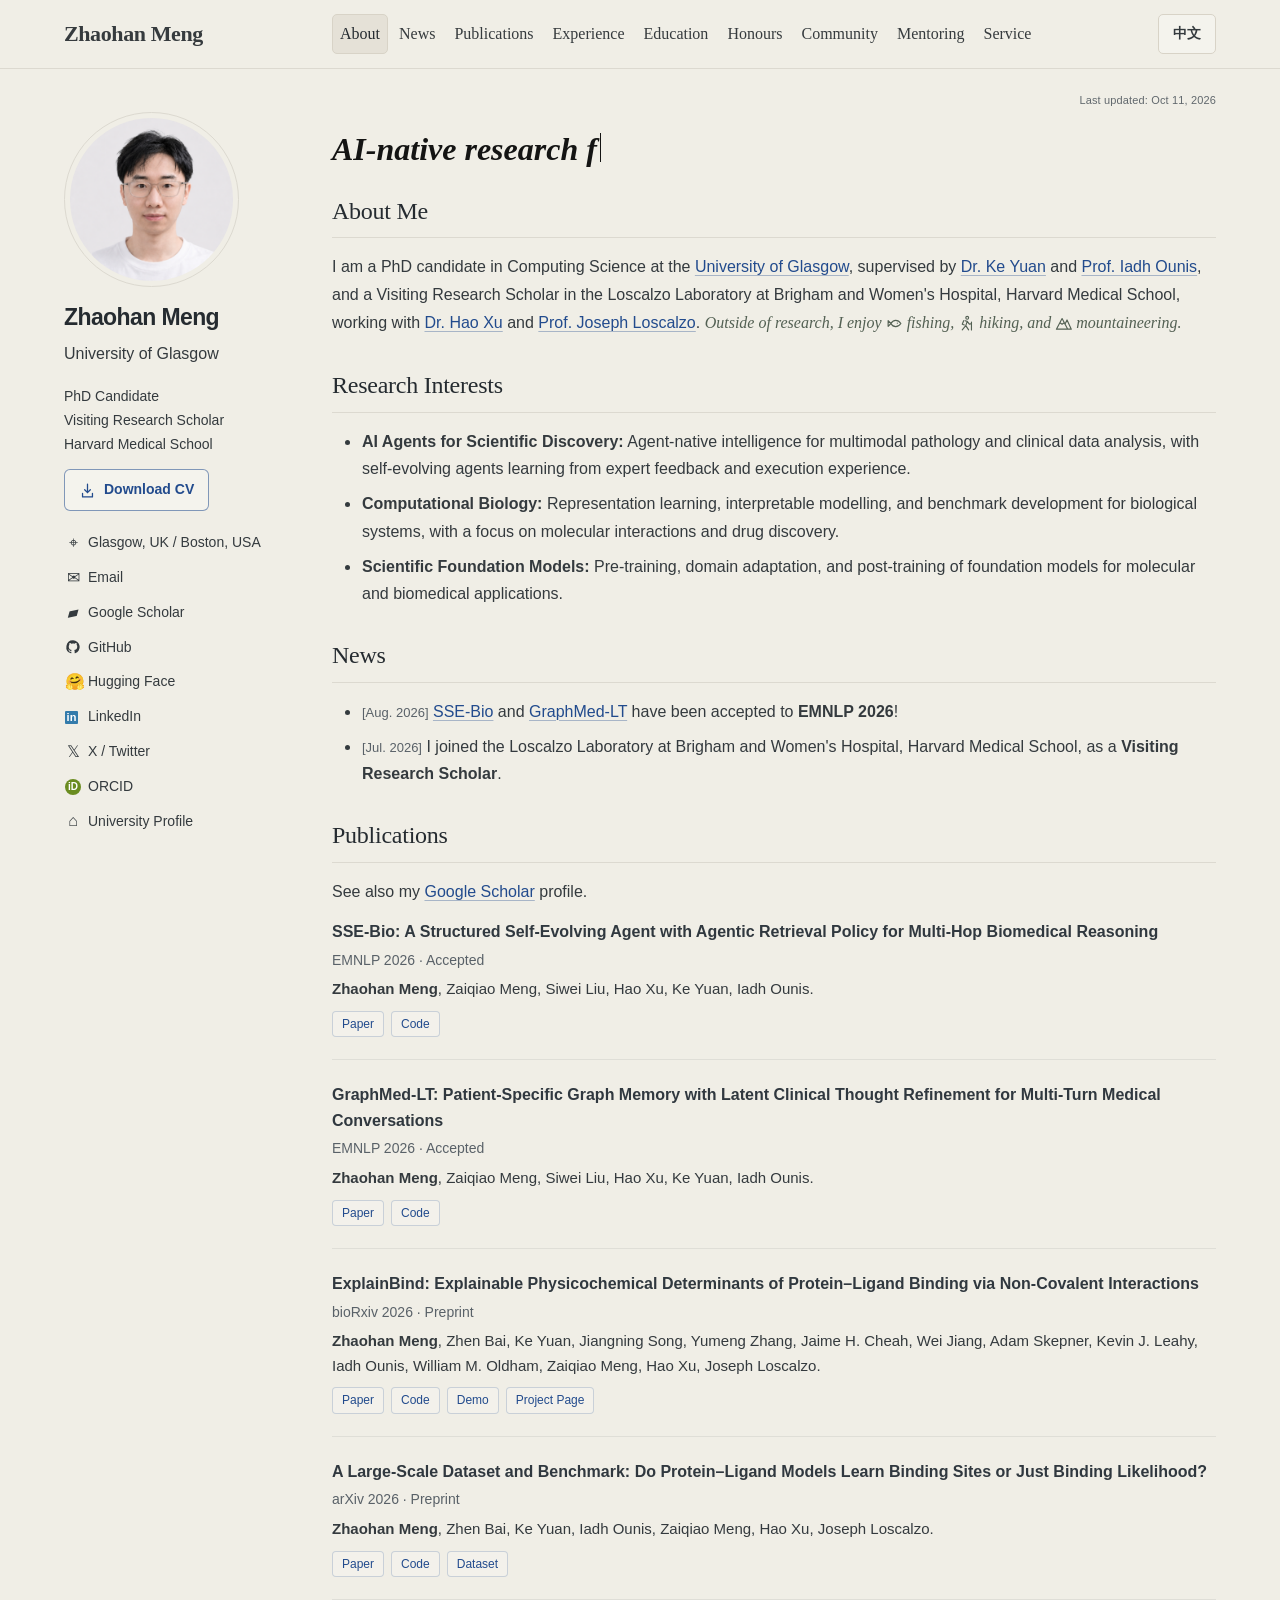
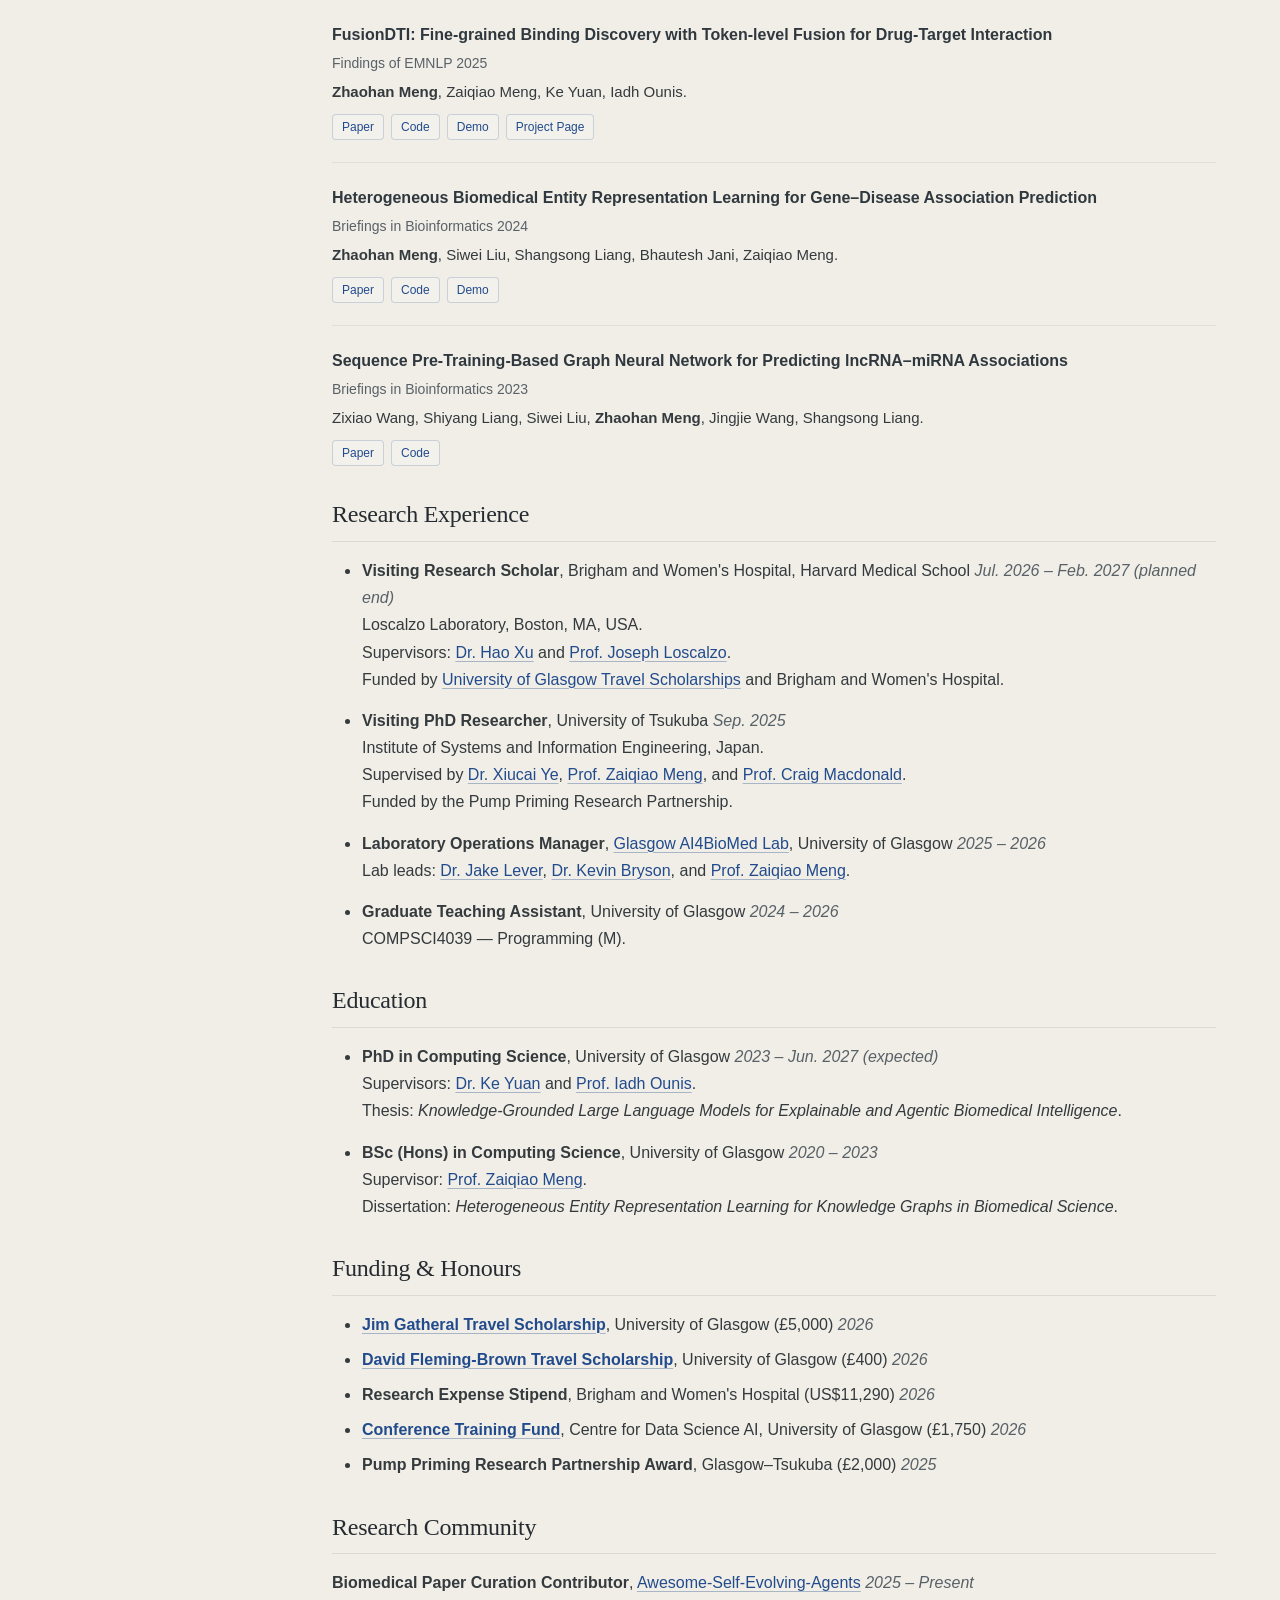
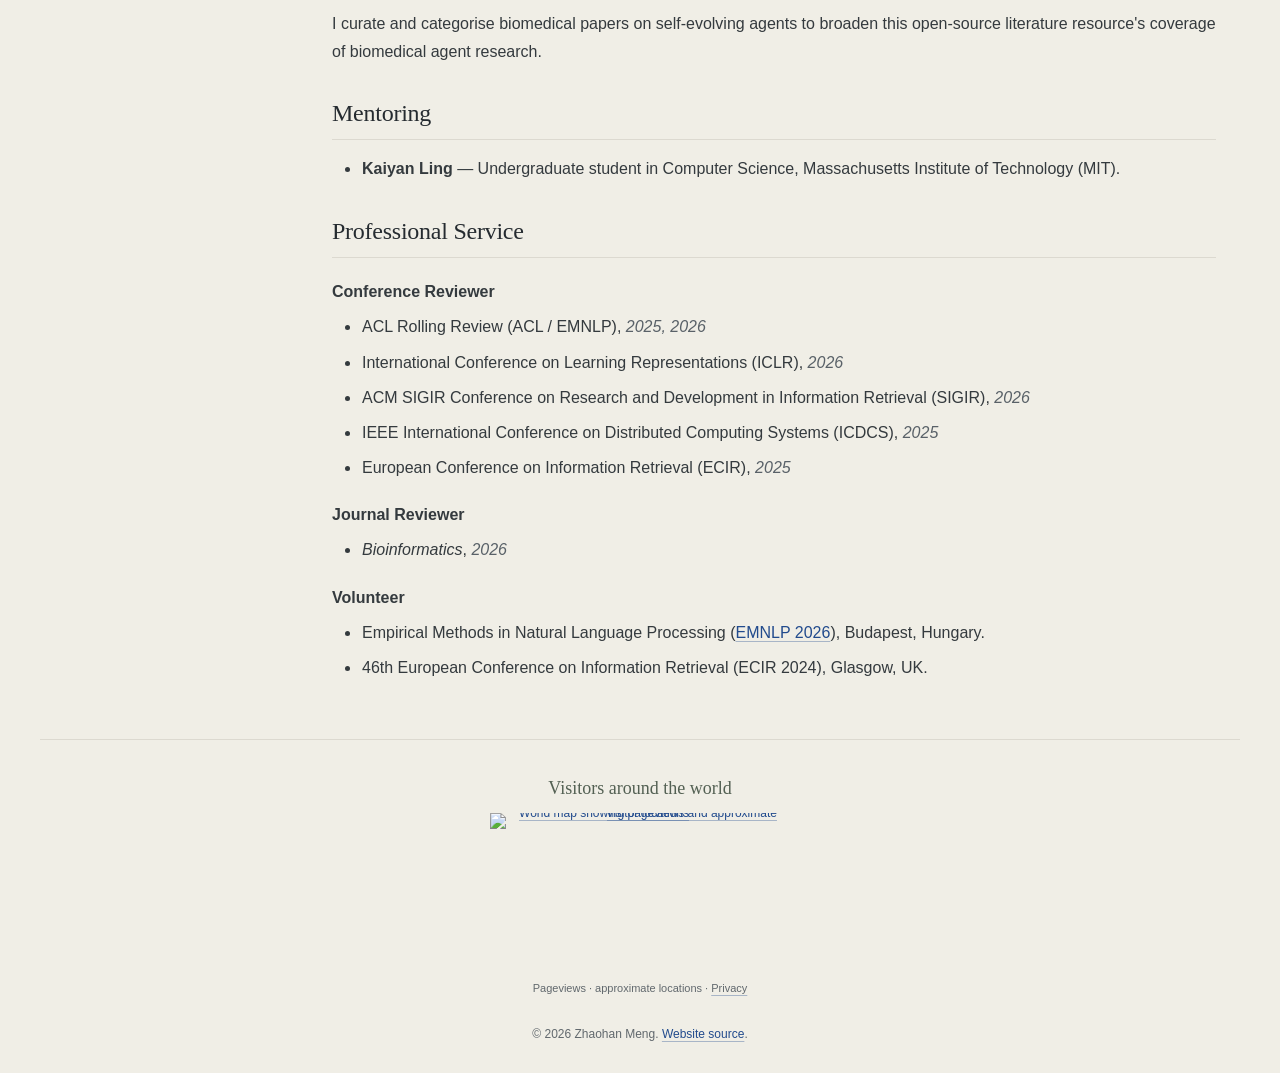
==== commit 5344b740: "Add a persistent English and Chinese language switch" ====
--- a/docs/index.html
+++ b/docs/index.html
@@ -3,62 +3,66 @@
 <head>
   <meta charset="utf-8">
   <meta name="viewport" content="width=device-width, initial-scale=1">
-  <title>Zhaohan Meng - Homepage</title>
-  <meta name="description" content="Zhaohan Meng, PhD candidate at the University of Glasgow and Visiting Research Scholar at Harvard Medical School. Scientific AI agents, scientific foundation models, and computational biology.">
+  <title data-i18n="page.title">Zhaohan Meng - Homepage</title>
+  <meta data-i18n-content="page.description" name="description" content="Zhaohan Meng, PhD candidate at the University of Glasgow and Visiting Research Scholar at Harvard Medical School. Scientific AI agents, scientific foundation models, and computational biology.">
   <meta name="theme-color" content="#f0eee6">
   <meta property="og:type" content="website">
-  <meta property="og:title" content="Zhaohan Meng - Homepage">
-  <meta property="og:description" content="Scientific AI agents, scientific foundation models, and computational biology.">
+  <meta data-i18n-content="page.title" property="og:title" content="Zhaohan Meng - Homepage">
+  <meta data-i18n-content="page.summary" property="og:description" content="Scientific AI agents, scientific foundation models, and computational biology.">
   <meta property="og:url" content="https://zhaohanm.github.io/">
   <meta property="og:image" content="https://zhaohanm.github.io/assets/avatar.png?v=27964433ebf4">
   <link rel="canonical" href="https://zhaohanm.github.io/">
   <link rel="icon" href="assets/favicon.svg" type="image/svg+xml">
-  <link rel="stylesheet" href="assets/styles.css?v=d4d281d8894c">
-  <script src="assets/site.js?v=174e4640bb42" defer></script>
+  <link rel="stylesheet" href="assets/styles.css?v=c875bac3357b">
+  <script src="assets/site.js?v=0e84347c25a1" defer></script>
 </head>
 <body>
-  <a class="skip-link" href="#about-me">Skip to content</a>
+  <a data-i18n="skip" class="skip-link" href="#about-me">Skip to content</a>
   <header class="masthead">
-    <nav class="navigation" aria-label="Main navigation">
+    <nav data-i18n-aria-label="navigation" class="navigation" aria-label="Main navigation">
       <a class="site-title" href="#about-me">Zhaohan Meng</a>
-      <button class="menu-toggle" type="button" aria-expanded="false" aria-controls="navigation-links" aria-label="Open navigation"><span></span><span></span><span></span></button>
+      <div class="header-actions">
+        <button class="language-toggle" type="button" lang="zh-CN" aria-label="切换为中文" hidden>中文</button>
+        <button class="menu-toggle" type="button" aria-expanded="false" aria-controls="navigation-links" aria-label="Open navigation"><span></span><span></span><span></span></button>
+      </div>
       <div class="navigation-links" id="navigation-links">
-        <a href="#about-me">About</a>
-        <a href="#news">News</a>
-        <a href="#publications">Publications</a>
-        <a href="#research-experience">Experience</a>
-        <a href="#education">Education</a>
-        <a href="#honors">Honours</a>
-        <a href="#community">Community</a>
-        <a href="#mentoring">Mentoring</a>
-        <a href="#service">Service</a>
+        <a data-i18n="nav.about" href="#about-me">About</a>
+        <a data-i18n="nav.news" href="#news">News</a>
+        <a data-i18n="nav.publications" href="#publications">Publications</a>
+        <a data-i18n="nav.experience" href="#research-experience">Experience</a>
+        <a data-i18n="nav.education" href="#education">Education</a>
+        <a data-i18n="nav.honors" href="#honors">Honours</a>
+        <a data-i18n="nav.community" href="#community">Community</a>
+        <a data-i18n="nav.mentoring" href="#mentoring">Mentoring</a>
+        <a data-i18n="nav.service" href="#service">Service</a>
       </div>
     </nav>
   </header>
   <div class="layout">
-    <aside class="profile" aria-label="Personal information">
+    <aside data-i18n-aria-label="profile" class="profile" aria-label="Personal information">
       <img class="avatar" src="assets/avatar.png?v=27964433ebf4" alt="Zhaohan Meng" width="175" height="175">
       <div class="profile-heading">
         <h1>Zhaohan Meng</h1>
-        <p class="affiliation">University of Glasgow</p>
-        <p class="position">PhD Candidate<br>Visiting Research Scholar<br>Harvard Medical School</p>
-        <a class="cv-button" href="assets/Zhaohan_Meng_CV.pdf" download="Zhaohan_Meng_CV.pdf"><svg viewBox="0 0 24 24" width="17" height="17" aria-hidden="true"><path d="M12 3v12m-4-4 4 4 4-4M5 16v5h14v-5" fill="none" stroke="currentColor" stroke-width="1.8" stroke-linecap="round" stroke-linejoin="round"/></svg>Download CV</a>
+        <p data-i18n="affiliation" class="affiliation">University of Glasgow</p>
+        <p data-i18n="position" class="position">PhD Candidate<br>Visiting Research Scholar<br>Harvard Medical School</p>
+        <a class="cv-button" href="assets/Zhaohan_Meng_CV.pdf" download="Zhaohan_Meng_CV.pdf"><svg viewBox="0 0 24 24" width="17" height="17" aria-hidden="true"><path d="M12 3v12m-4-4 4 4 4-4M5 16v5h14v-5" fill="none" stroke="currentColor" stroke-width="1.8" stroke-linecap="round" stroke-linejoin="round"/></svg><span data-i18n="cv">Download CV</span></a>
       </div>
       <ul class="profile-links">
-        <li><span class="icon" aria-hidden="true">⌖</span><span>Glasgow, UK / Boston, USA</span></li>
-        <li><span class="icon" aria-hidden="true">✉</span><a href="mailto:zmeng3@bwh.harvard.edu">Email</a></li>
-        <li><span class="icon scholar" aria-hidden="true">▰</span><a href="https://scholar.google.com/citations?user=gM9yaCkAAAAJ&amp;hl=en">Google Scholar</a></li>
+        <li><span class="icon" aria-hidden="true">⌖</span><span data-i18n="location">Glasgow, UK / Boston, USA</span></li>
+        <li><span class="icon" aria-hidden="true">✉</span><a data-i18n="email" href="mailto:zmeng3@bwh.harvard.edu">Email</a></li>
+        <li><span class="icon scholar" aria-hidden="true">▰</span><a data-i18n="scholar" href="https://scholar.google.com/citations?user=gM9yaCkAAAAJ&amp;hl=en">Google Scholar</a></li>
         <li><svg class="icon" viewBox="0 0 24 24" aria-hidden="true"><path fill="currentColor" d="M12 2a10 10 0 0 0-3.16 19.49c.5.09.68-.22.68-.48v-1.86c-2.78.6-3.37-1.18-3.37-1.18-.45-1.16-1.11-1.47-1.11-1.47-.91-.62.07-.61.07-.61 1 .07 1.53 1.03 1.53 1.03.89 1.53 2.34 1.09 2.91.83.09-.65.35-1.09.63-1.34-2.22-.25-4.55-1.11-4.55-4.94 0-1.09.39-1.98 1.03-2.68-.1-.25-.45-1.27.1-2.65 0 0 .84-.27 2.75 1.02A9.6 9.6 0 0 1 12 6.82c.85 0 1.7.11 2.5.34 1.91-1.29 2.75-1.02 2.75-1.02.55 1.38.2 2.4.1 2.65.64.7 1.03 1.59 1.03 2.68 0 3.84-2.34 4.69-4.57 4.94.36.31.68.92.68 1.85v2.75c0 .27.18.58.69.48A10 10 0 0 0 12 2Z"/></svg><a href="https://github.com/ZhaohanM">GitHub</a></li>
         <li><span class="icon" aria-hidden="true">🤗</span><a href="https://huggingface.co/Zhaohan-Meng">Hugging Face</a></li>
         <li><span class="icon linkedin" aria-hidden="true">in</span><a href="https://www.linkedin.com/in/zhaohan-meng-825951279/">LinkedIn</a></li>
         <li><span class="icon" aria-hidden="true">𝕏</span><a href="https://x.com/Zhaohan_Meng">X / Twitter</a></li>
         <li><span class="icon orcid" aria-hidden="true">iD</span><a href="https://orcid.org/0009-0003-3209-7134">ORCID</a></li>
-        <li><span class="icon" aria-hidden="true">⌂</span><a href="https://www.gla.ac.uk/pgrs/zhaohanmeng/">University Profile</a></li>
+        <li><span class="icon" aria-hidden="true">⌂</span><a data-i18n="university-profile" href="https://www.gla.ac.uk/pgrs/zhaohanmeng/">University Profile</a></li>
       </ul>
     </aside>
     <main class="content" id="main-content">
-      <p class="last-updated">Last updated: <time datetime="2026-10-11">Oct 11, 2026</time></p>
-      <p class="research-tagline"><span class="tagline-full">AI-native research for scientific discovery.</span><span class="tagline-animated" aria-hidden="true"></span></p>
+      <p data-i18n="updated" class="last-updated">Last updated: <time datetime="2026-10-11">Oct 11, 2026</time></p>
+      <p class="research-tagline"><span data-i18n="tagline" class="tagline-full">AI-native research for scientific discovery.</span><span class="tagline-animated" aria-hidden="true"></span></p>
+      <div id="localized-content" data-i18n="content">
       <section id="about-me">
   <h2>About Me</h2>
   <p>I am a PhD candidate in Computing Science at the <a href="https://www.gla.ac.uk/pgrs/zhaohanmeng/">University of Glasgow</a>, supervised by <a href="https://www.crukscotlandinstitute.ac.uk/research/research-groups/ai-for-cancer-research/">Dr. Ke Yuan</a> and <a href="https://www.linkedin.com/in/iadhounis/">Prof. Iadh Ounis</a>, and a Visiting Research Scholar in the Loscalzo Laboratory at Brigham and Women's Hospital, Harvard Medical School, working with <a href="https://www.linkedin.com/in/hao-xu-62bb11169/">Dr. Hao Xu</a> and <a href="https://ogephd.hms.harvard.edu/people/joseph-loscalzo">Prof. Joseph Loscalzo</a>. <span class="personal-note">Outside of research, I enjoy <span class="hobby"><svg viewBox="0 0 24 24" aria-hidden="true" focusable="false"><path d="M7 12c3-6 10-6 14 0-4 6-11 6-14 0Zm0 0L3 8v8l4-4Z"/><circle cx="16" cy="11.5" r=".8" fill="currentColor" stroke="none"/></svg>fishing</span>, <span class="hobby"><svg viewBox="0 0 24 24" aria-hidden="true" focusable="false"><circle cx="13" cy="4" r="2"/><path d="m10 8 3 1 3 4 3-1M13 9l-2 6 4 6M11 15l-5 6M8 8 6 13l3 1M19 10v11"/></svg>hiking</span>, and <span class="hobby"><svg viewBox="0 0 24 24" aria-hidden="true" focusable="false"><path d="m2 20 8-15 8 15H2Zm12-7 3-6 6 13h-5M7 11l3 2 3-2"/></svg>mountaineering</span>.</span></p>
@@ -209,17 +213,19 @@
   </ul>
 </section>
 
+      </div>
     </main>
   </div>
   <footer class="footer">
     <figure class="visitor-map" aria-labelledby="visitor-map-title">
-      <figcaption id="visitor-map-title">Visitors around the world</figcaption>
-      <a class="visitor-map-link" href="https://mapmyvisitors.com/web/1c8st" aria-label="View pageview statistics and approximate visitor locations on MapMyVisitors">
-        <img src="https://mapmyvisitors.com/map.png?cl=c2c9bd&amp;w=300&amp;t=tt&amp;d=1j0-kL-QIa1lpPqwEQAnGl_YzQdYfsxSHHQzsqMMDps&amp;ct=59615d&amp;co=f0eee6" alt="World map showing pageviews and approximate visitor locations" width="300" height="158" decoding="async" referrerpolicy="strict-origin-when-cross-origin">
+      <figcaption data-i18n="visitors" id="visitor-map-title">Visitors around the world</figcaption>
+      <a data-i18n-aria-label="visitors-link" class="visitor-map-link" href="https://mapmyvisitors.com/web/1c8st" aria-label="View pageview statistics and approximate visitor locations on MapMyVisitors">
+        <img data-i18n-alt="visitors-image" src="https://mapmyvisitors.com/map.png?cl=c2c9bd&amp;w=300&amp;t=tt&amp;d=1j0-kL-QIa1lpPqwEQAnGl_YzQdYfsxSHHQzsqMMDps&amp;ct=59615d&amp;co=f0eee6" alt="World map showing pageviews and approximate visitor locations" width="300" height="158" decoding="async" referrerpolicy="strict-origin-when-cross-origin">
       </a>
-      <p class="visitor-map-note">Pageviews · approximate locations · <a href="https://mapmyvisitors.com/b/policy">Privacy</a></p>
+      <p data-i18n="visitors-note" class="visitor-map-note">Pageviews · approximate locations · <a href="https://mapmyvisitors.com/b/policy">Privacy</a></p>
     </figure>
-    <p>© 2026 Zhaohan Meng. <a href="https://github.com/ZhaohanM/zhaohanm.github.io">Website source</a>.</p>
+    <p>© 2026 Zhaohan Meng. <a data-i18n="source" href="https://github.com/ZhaohanM/zhaohanm.github.io">Website source</a>.</p>
   </footer>
+  <script id="translations" type="application/json">{"page.title": "Zhaohan Meng - 个人主页", "page.description": "Zhaohan Meng，格拉斯哥大学计算机科学博士生、哈佛医学院访问研究学者。研究方向包括科学智能体、科学基础模型与计算生物学。", "page.summary": "科学智能体、科学基础模型与计算生物学。", "skip": "跳转到正文", "navigation": "主导航", "nav.about": "关于我", "nav.news": "动态", "nav.publications": "论文", "nav.experience": "经历", "nav.education": "教育", "nav.honors": "荣誉", "nav.community": "社区", "nav.mentoring": "指导", "nav.service": "服务", "profile": "个人信息", "affiliation": "格拉斯哥大学", "position": "计算机科学博士生\u003cbr>哈佛医学院\u003cbr>访问研究学者", "cv": "下载简历", "location": "英国格拉斯哥 / 美国波士顿", "email": "电子邮箱", "scholar": "谷歌学术", "university-profile": "学校个人主页", "updated": "最近更新：\u003ctime datetime=\"2026-10-11\">2026 年 10 月 11 日\u003c/time>", "tagline": "面向科学发现的 AI 原生研究。", "visitors": "来自世界各地的访客", "visitors-link": "在 MapMyVisitors 查看浏览次数与访客大致位置", "visitors-image": "展示浏览次数和访客大致位置的世界地图", "visitors-note": "浏览次数 · 大致位置 · \u003ca href=\"https://mapmyvisitors.com/b/policy\">隐私政策\u003c/a>", "source": "网站源码", "content": "\u003csection id=\"about-me\">\n  \u003ch2>关于我\u003c/h2>\n  \u003cp>我是\u003ca href=\"https://www.gla.ac.uk/pgrs/zhaohanmeng/\">格拉斯哥大学\u003c/a>计算机科学博士研究生，导师为 \u003ca href=\"https://www.crukscotlandinstitute.ac.uk/research/research-groups/ai-for-cancer-research/\">Ke Yuan 博士\u003c/a>和 \u003ca href=\"https://www.linkedin.com/in/iadhounis/\">Iadh Ounis 教授\u003c/a>。同时，我在哈佛医学院布莱根妇女医院的 Loscalzo 实验室担任访问学者，与 \u003ca href=\"https://www.linkedin.com/in/hao-xu-62bb11169/\">Hao Xu 博士\u003c/a>和 \u003ca href=\"https://ogephd.hms.harvard.edu/people/joseph-loscalzo\">Joseph Loscalzo 教授\u003c/a>合作开展研究。\u003cspan class=\"personal-note\">科研之外，我喜欢\u003cspan class=\"hobby\">\u003csvg viewBox=\"0 0 24 24\" aria-hidden=\"true\" focusable=\"false\">\u003cpath d=\"M7 12c3-6 10-6 14 0-4 6-11 6-14 0Zm0 0L3 8v8l4-4Z\"/>\u003ccircle cx=\"16\" cy=\"11.5\" r=\".8\" fill=\"currentColor\" stroke=\"none\"/>\u003c/svg>钓鱼\u003c/span>、\u003cspan class=\"hobby\">\u003csvg viewBox=\"0 0 24 24\" aria-hidden=\"true\" focusable=\"false\">\u003ccircle cx=\"13\" cy=\"4\" r=\"2\"/>\u003cpath d=\"m10 8 3 1 3 4 3-1M13 9l-2 6 4 6M11 15l-5 6M8 8 6 13l3 1M19 10v11\"/>\u003c/svg>徒步\u003c/span>和\u003cspan class=\"hobby\">\u003csvg viewBox=\"0 0 24 24\" aria-hidden=\"true\" focusable=\"false\">\u003cpath d=\"m2 20 8-15 8 15H2Zm12-7 3-6 6 13h-5M7 11l3 2 3-2\"/>\u003c/svg>登山\u003c/span>。\u003c/span>\u003c/p>\n\u003c/section>\n\n\u003csection id=\"research-interests\">\n  \u003ch2>研究方向\u003c/h2>\n  \u003cul>\n    \u003cli>\u003cstrong>面向科学发现的 AI 智能体：\u003c/strong>围绕多模态病理与临床数据分析，研究以智能体为核心的智能系统，构建能够从专家反馈和执行经验中学习的自演化智能体。\u003c/li>\n    \u003cli>\u003cstrong>计算生物学：\u003c/strong>研究生物系统的表征学习、可解释建模与评测基准，重点关注分子相互作用和药物发现。\u003c/li>\n    \u003cli>\u003cstrong>科学基础模型：\u003c/strong>研究面向分子与生物医学应用的基础模型预训练、领域适应与后训练。\u003c/li>\n  \u003c/ul>\n\u003c/section>\n\n\u003csection id=\"news\">\n  \u003ch2>最新动态\u003c/h2>\n  \u003cul class=\"news-list\">\n    \u003cli>\u003cspan class=\"date\">[2026 年 8 月]\u003c/span> \u003ca href=\"https://arxiv.org/abs/2608.22132\">SSE-Bio\u003c/a> 和 \u003ca href=\"https://arxiv.org/abs/2510.03536\">GraphMed-LT\u003c/a> 已被 \u003cstrong>EMNLP 2026\u003c/strong> 录用！\u003c/li>\n    \u003cli>\u003cspan class=\"date\">[2026 年 7 月]\u003c/span> 我加入哈佛医学院布莱根妇女医院的 Loscalzo 实验室，担任\u003cstrong>访问学者\u003c/strong>。\u003c/li>\n  \u003c/ul>\n\u003c/section>\n\n\u003csection id=\"publications\">\n  \u003ch2>学术论文\u003c/h2>\n  \u003cp class=\"section-intro\">更多信息请参阅我的 \u003ca href=\"https://scholar.google.com/citations?hl=en&amp;user=gM9yaCkAAAAJ\">Google 学术\u003c/a>主页。\u003c/p>\n\n  \u003carticle class=\"publication\">\n    \u003cp class=\"publication-title\">\u003cb lang=\"en\">SSE-Bio: A Structured Self-Evolving Agent with Agentic Retrieval Policy for Multi-Hop Biomedical Reasoning\u003c/b> \u003cspan class=\"venue\">EMNLP 2026 · 已录用\u003c/span>\u003c/p>\n    \u003cp class=\"authors\" lang=\"en\">\u003cstrong>Zhaohan Meng\u003c/strong>, Zaiqiao Meng, Siwei Liu, Hao Xu, Ke Yuan, Iadh Ounis.\u003c/p>\n    \u003cp class=\"paper-links\">\u003ca href=\"https://arxiv.org/abs/2608.22132\">论文\u003c/a> \u003ca href=\"https://github.com/ZhaohanM/SSE-Bio\">代码\u003c/a>\u003c/p>\n  \u003c/article>\n\n  \u003carticle class=\"publication\">\n    \u003cp class=\"publication-title\">\u003cb lang=\"en\">GraphMed-LT: Patient-Specific Graph Memory with Latent Clinical Thought Refinement for Multi-Turn Medical Conversations\u003c/b> \u003cspan class=\"venue\">EMNLP 2026 · 已录用\u003c/span>\u003c/p>\n    \u003cp class=\"authors\" lang=\"en\">\u003cstrong>Zhaohan Meng\u003c/strong>, Zaiqiao Meng, Siwei Liu, Hao Xu, Ke Yuan, Iadh Ounis.\u003c/p>\n    \u003cp class=\"paper-links\">\u003ca href=\"https://arxiv.org/abs/2510.03536\">论文\u003c/a> \u003ca href=\"https://github.com/ZhaohanM/GraphMed-LT\">代码\u003c/a>\u003c/p>\n  \u003c/article>\n\n  \u003carticle class=\"publication\">\n    \u003cp class=\"publication-title\">\u003cb lang=\"en\">ExplainBind: Explainable Physicochemical Determinants of Protein–Ligand Binding via Non-Covalent Interactions\u003c/b> \u003cspan class=\"venue\">bioRxiv 2026 · 预印本\u003c/span>\u003c/p>\n    \u003cp class=\"authors\" lang=\"en\">\u003cstrong>Zhaohan Meng\u003c/strong>, Zhen Bai, Ke Yuan, Jiangning Song, Yumeng Zhang, Jaime H. Cheah, Wei Jiang, Adam Skepner, Kevin J. Leahy, Iadh Ounis, William M. Oldham, Zaiqiao Meng, Hao Xu, Joseph Loscalzo.\u003c/p>\n    \u003cp class=\"paper-links\">\u003ca href=\"https://www.biorxiv.org/content/10.64898/2026.03.03.707476v3\">论文\u003c/a> \u003ca href=\"https://github.com/ZhaohanM/ExplainBind\">代码\u003c/a> \u003ca href=\"https://huggingface.co/spaces/Zhaohan-Meng/ExplainBind\">在线演示\u003c/a> \u003ca href=\"https://zhaohanm.github.io/ExplainBind/\">项目主页\u003c/a>\u003c/p>\n  \u003c/article>\n\n  \u003carticle class=\"publication\">\n    \u003cp class=\"publication-title\">\u003cb lang=\"en\">A Large-Scale Dataset and Benchmark: Do Protein–Ligand Models Learn Binding Sites or Just Binding Likelihood?\u003c/b> \u003cspan class=\"venue\">arXiv 2026 · 预印本\u003c/span>\u003c/p>\n    \u003cp class=\"authors\" lang=\"en\">\u003cstrong>Zhaohan Meng\u003c/strong>, Zhen Bai, Ke Yuan, Iadh Ounis, Zaiqiao Meng, Hao Xu, Joseph Loscalzo.\u003c/p>\n    \u003cp class=\"paper-links\">\u003ca href=\"https://arxiv.org/abs/2605.24045\">论文\u003c/a> \u003ca href=\"https://github.com/ZhaohanM/InteractBind\">代码\u003c/a> \u003ca href=\"https://huggingface.co/datasets/Zhaohan-Meng/InteractBind\">数据集\u003c/a>\u003c/p>\n  \u003c/article>\n\n  \u003carticle class=\"publication\">\n    \u003cp class=\"publication-title\">\u003cb lang=\"en\">FusionDTI: Fine-grained Binding Discovery with Token-level Fusion for Drug-Target Interaction\u003c/b> \u003cspan class=\"venue\" lang=\"en\">Findings of EMNLP 2025\u003c/span>\u003c/p>\n    \u003cp class=\"authors\" lang=\"en\">\u003cstrong>Zhaohan Meng\u003c/strong>, Zaiqiao Meng, Ke Yuan, Iadh Ounis.\u003c/p>\n    \u003cp class=\"paper-links\">\u003ca href=\"https://aclanthology.org/2025.findings-emnlp.237/\">论文\u003c/a> \u003ca href=\"https://github.com/ZhaohanM/FusionDTI\">代码\u003c/a> \u003ca href=\"https://huggingface.co/spaces/Zhaohan-Meng/FusionDTI\">在线演示\u003c/a> \u003ca href=\"https://zhaohanm.github.io/FusionDTI/\">项目主页\u003c/a>\u003c/p>\n  \u003c/article>\n\n  \u003carticle class=\"publication\">\n    \u003cp class=\"publication-title\">\u003cb lang=\"en\">Heterogeneous Biomedical Entity Representation Learning for Gene–Disease Association Prediction\u003c/b> \u003cspan class=\"venue\" lang=\"en\">Briefings in Bioinformatics 2024\u003c/span>\u003c/p>\n    \u003cp class=\"authors\" lang=\"en\">\u003cstrong>Zhaohan Meng\u003c/strong>, Siwei Liu, Shangsong Liang, Bhautesh Jani, Zaiqiao Meng.\u003c/p>\n    \u003cp class=\"paper-links\">\u003ca href=\"https://academic.oup.com/bib/article/25/5/bbae380/7735275\">论文\u003c/a> \u003ca href=\"https://github.com/ZhaohanM/FusionGDA\">代码\u003c/a> \u003ca href=\"https://huggingface.co/spaces/Zhaohan-Meng/FusionGDA\">在线演示\u003c/a>\u003c/p>\n  \u003c/article>\n\n  \u003carticle class=\"publication\">\n    \u003cp class=\"publication-title\">\u003cb lang=\"en\">Sequence Pre-Training-Based Graph Neural Network for Predicting lncRNA–miRNA Associations\u003c/b> \u003cspan class=\"venue\" lang=\"en\">Briefings in Bioinformatics 2023\u003c/span>\u003c/p>\n    \u003cp class=\"authors\" lang=\"en\">Zixiao Wang, Shiyang Liang, Siwei Liu, \u003cstrong>Zhaohan Meng\u003c/strong>, Jingjie Wang, Shangsong Liang.\u003c/p>\n    \u003cp class=\"paper-links\">\u003ca href=\"https://academic.oup.com/bib/article/24/5/bbad317/7256790\">论文\u003c/a> \u003ca href=\"https://github.com/zixwang/SPGNN\">代码\u003c/a>\u003c/p>\n  \u003c/article>\n\u003c/section>\n\n\u003csection id=\"research-experience\">\n  \u003ch2>科研经历\u003c/h2>\n  \u003cul class=\"experience-list\">\n    \u003cli>\n      \u003cstrong>访问学者\u003c/strong>，哈佛医学院布莱根妇女医院 \u003cspan class=\"date\">2026 年 7 月 – 2027 年 2 月（计划结束）\u003c/span>\n      \u003cp>Loscalzo 实验室，美国马萨诸塞州波士顿。\u003cbr>导师：\u003ca href=\"https://www.linkedin.com/in/hao-xu-62bb11169/\">Hao Xu 博士\u003c/a>和 \u003ca href=\"https://ogephd.hms.harvard.edu/people/joseph-loscalzo\">Joseph Loscalzo 教授\u003c/a>。\u003cbr>由\u003ca href=\"https://www.gla.ac.uk/research/ourresearchenvironment/prs/postgraduatetravelscholarships\">格拉斯哥大学差旅奖学金\u003c/a>及布莱根妇女医院资助。\u003c/p>\n    \u003c/li>\n    \u003cli>\n      \u003cstrong>访问博士研究生\u003c/strong>，筑波大学 \u003cspan class=\"date\">2025 年 9 月\u003c/span>\n      \u003cp>系统与信息工程研究院，日本。\u003cbr>导师：\u003ca href=\"https://trios.tsukuba.ac.jp/en/researcher/0000004106\">Xiucai Ye 博士\u003c/a>、\u003ca href=\"https://mengzaiqiao.howone.app\">Zaiqiao Meng 教授\u003c/a>及 \u003ca href=\"https://www.dcs.gla.ac.uk/~craigm/\">Craig Macdonald 教授\u003c/a>。\u003cbr>由 Pump Priming 科研合作计划资助。\u003c/p>\n    \u003c/li>\n    \u003cli>\n      \u003cstrong>实验室运营负责人\u003c/strong>，格拉斯哥大学 \u003ca href=\"https://ai4biomed.org\">Glasgow AI4BioMed 实验室\u003c/a> \u003cspan class=\"date\">2025 – 2026 年\u003c/span>\n      \u003cp>实验室负责人：\u003ca href=\"https://www.gla.ac.uk/schools/computing/staff/jakelever/\">Jake Lever 博士\u003c/a>、\u003ca href=\"https://www.gla.ac.uk/schools/computing/staff/kevinbryson/\">Kevin Bryson 博士\u003c/a>及 \u003ca href=\"https://mengzaiqiao.howone.app\">Zaiqiao Meng 教授\u003c/a>。\u003c/p>\n    \u003c/li>\n    \u003cli>\n      \u003cstrong>研究生助教\u003c/strong>，格拉斯哥大学 \u003cspan class=\"date\">2024 – 2026 年\u003c/span>\n      \u003cp>COMPSCI4039 — 程序设计（M）。\u003c/p>\n    \u003c/li>\n  \u003c/ul>\n\u003c/section>\n\n\u003csection id=\"education\">\n  \u003ch2>教育背景\u003c/h2>\n  \u003cul class=\"experience-list\">\n    \u003cli>\n      \u003cstrong>计算机科学博士\u003c/strong>，格拉斯哥大学 \u003cspan class=\"date\">2023 年 – 2027 年 6 月（预计）\u003c/span>\n      \u003cp>导师：\u003ca href=\"https://www.crukscotlandinstitute.ac.uk/research/research-groups/ai-for-cancer-research/\">Ke Yuan 博士\u003c/a>和 \u003ca href=\"https://www.linkedin.com/in/iadhounis/\">Iadh Ounis 教授\u003c/a>。\u003cbr>博士论文：\u003cem lang=\"en\">Knowledge-Grounded Large Language Models for Explainable and Agentic Biomedical Intelligence\u003c/em>。\u003c/p>\n    \u003c/li>\n    \u003cli>\n      \u003cstrong>计算机科学荣誉理学学士\u003c/strong>，格拉斯哥大学 \u003cspan class=\"date\">2020 – 2023 年\u003c/span>\n      \u003cp>导师：\u003ca href=\"https://mengzaiqiao.howone.app\">Zaiqiao Meng 教授\u003c/a>。\u003cbr>毕业论文：\u003cem lang=\"en\">Heterogeneous Entity Representation Learning for Knowledge Graphs in Biomedical Science\u003c/em>。\u003c/p>\n    \u003c/li>\n  \u003c/ul>\n\u003c/section>\n\n\u003csection id=\"honors\">\n  \u003ch2>资助与荣誉\u003c/h2>\n  \u003cul>\n    \u003cli>\u003cstrong>\u003ca href=\"https://www.gla.ac.uk/research/ourresearchenvironment/prs/postgraduatetravelscholarships\">Jim Gatheral 差旅奖学金\u003c/a>\u003c/strong>，格拉斯哥大学（£5,000）\u003cspan class=\"date\">2026 年\u003c/span>\u003c/li>\n    \u003cli>\u003cstrong>\u003ca href=\"https://www.gla.ac.uk/research/ourresearchenvironment/prs/postgraduatetravelscholarships\">David Fleming-Brown 差旅奖学金\u003c/a>\u003c/strong>，格拉斯哥大学（£400）\u003cspan class=\"date\">2026 年\u003c/span>\u003c/li>\n    \u003cli>\u003cstrong>科研经费补助\u003c/strong>，布莱根妇女医院（US$11,290）\u003cspan class=\"date\">2026 年\u003c/span>\u003c/li>\n    \u003cli>\u003cstrong>\u003ca href=\"https://www.gla.ac.uk/research/az/datascience/opportunitiesandfunding/\">会议培训基金\u003c/a>\u003c/strong>，格拉斯哥大学数据科学与人工智能中心（£1,750）\u003cspan class=\"date\">2026 年\u003c/span>\u003c/li>\n    \u003cli>\u003cstrong>Pump Priming 科研合作奖\u003c/strong>，格拉斯哥大学–筑波大学（£2,000）\u003cspan class=\"date\">2025 年\u003c/span>\u003c/li>\n  \u003c/ul>\n\u003c/section>\n\n\u003csection id=\"community\">\n  \u003ch2>学术社区贡献\u003c/h2>\n  \u003cp>\u003cstrong>生物医学文献整理贡献者\u003c/strong>，\u003ca href=\"https://github.com/ANative-Lab/Awesome-Self-Evolving-Agents\">Awesome-Self-Evolving-Agents\u003c/a> \u003cspan class=\"date\">2025 年至今\u003c/span>\u003c/p>\n  \u003cp>我负责收集和分类自演化智能体领域的生物医学论文，扩充这一开源文献资源对生物医学智能体研究的覆盖。\u003c/p>\n\u003c/section>\n\n\u003csection id=\"mentoring\">\n  \u003ch2>学生指导\u003c/h2>\n  \u003cul>\n    \u003cli>\u003cstrong>Kaiyan Ling\u003c/strong> — 麻省理工学院（MIT）计算机科学本科生。\u003c/li>\n  \u003c/ul>\n\u003c/section>\n\n\u003csection id=\"service\">\n  \u003ch2>学术服务\u003c/h2>\n  \u003ch3>会议审稿\u003c/h3>\n  \u003cul>\n    \u003cli>ACL Rolling Review（ACL / EMNLP），\u003cspan class=\"date\">2025、2026 年\u003c/span>\u003c/li>\n    \u003cli>国际学习表征会议（ICLR），\u003cspan class=\"date\">2026 年\u003c/span>\u003c/li>\n    \u003cli>ACM 国际信息检索研究与发展会议（SIGIR），\u003cspan class=\"date\">2026 年\u003c/span>\u003c/li>\n    \u003cli>IEEE 国际分布式计算系统会议（ICDCS），\u003cspan class=\"date\">2025 年\u003c/span>\u003c/li>\n    \u003cli>欧洲信息检索会议（ECIR），\u003cspan class=\"date\">2025 年\u003c/span>\u003c/li>\n  \u003c/ul>\n  \u003ch3>期刊审稿\u003c/h3>\n  \u003cul>\n    \u003cli>\u003cem lang=\"en\">Bioinformatics\u003c/em>，\u003cspan class=\"date\">2026 年\u003c/span>\u003c/li>\n  \u003c/ul>\n  \u003ch3>志愿服务\u003c/h3>\n  \u003cul>\n    \u003cli>自然语言处理实证方法会议（\u003ca href=\"https://2026.emnlp.org/\">EMNLP 2026\u003c/a>），匈牙利布达佩斯。\u003c/li>\n    \u003cli>第 46 届欧洲信息检索会议（ECIR 2024），英国格拉斯哥。\u003c/li>\n  \u003c/ul>\n\u003c/section>\n"}</script>
 </body>
 </html>
--- a/docs/assets/styles.css
+++ b/docs/assets/styles.css
@@ -16,14 +16,21 @@
 .skip-link { position: fixed; top: -80px; left: 15px; z-index: 30; padding: 10px 16px; background: var(--link); color: #fff; }
 .skip-link:focus { top: 8px; color: #fff; }
 .masthead { position: sticky; top: 0; z-index: 10; min-height: var(--header-height); border-bottom: 1px solid var(--line); background: var(--background); }
-.navigation { max-width: 1200px; min-height: var(--header-height); margin: auto; padding: 0 24px; display: grid; grid-template-columns: 220px minmax(0,1fr); align-items: center; gap: 48px; }
+.navigation { max-width: 1200px; min-height: var(--header-height); margin: auto; padding: 0 24px; display: grid; grid-template-columns: 220px minmax(0,1fr) auto; align-items: center; }
 .navigation a { text-decoration: none; color: #363b3e; white-space: nowrap; }
 .site-title { font: 600 22px/1.3 Georgia, "Times New Roman", serif; letter-spacing: -.4px; padding: 18px 0; }
-.navigation-links { display: flex; gap: 5px; align-items: center; min-height: var(--header-height); }
-.navigation-links a { display: inline-flex; align-items: center; justify-content: center; min-height: 40px; font: 500 16px/1.4 Georgia, "Times New Roman", serif; padding: 7px 9px; border: 1px solid transparent; border-radius: 5px; }
+.navigation-links { grid-column: 2; grid-row: 1; display: flex; gap: 3px; align-items: center; min-height: var(--header-height); margin-left: 48px; }
+.navigation-links a { display: inline-flex; align-items: center; justify-content: center; min-height: 40px; font: 500 16px/1.4 Georgia, "Times New Roman", serif; padding: 7px; border: 1px solid transparent; border-radius: 5px; }
 .navigation-links a:hover { background: rgba(77,65,43,.045); }
 .navigation-links a[aria-current="location"] { background: #e5e1d7; border-color: #d8d3c7; color: #252b30; }
 .menu-toggle { display: none; }
+.header-actions { grid-column: 3; grid-row: 1; display: flex; align-items: center; gap: 8px; margin-left: 12px; }
+.language-toggle { display: inline-flex; align-items: center; justify-content: center; min-width: 58px; min-height: 40px; padding: 7px 10px; border: 1px solid #d8d3c7; border-radius: 5px; background: rgba(255,255,255,.25); color: var(--text); font: 600 14px/1.4 -apple-system, BlinkMacSystemFont, "Segoe UI", "PingFang SC", "Microsoft YaHei", sans-serif; cursor: pointer; }
+.language-toggle:hover { background: #e5e1d7; }
+.language-toggle[hidden] { display: none; }
+html:lang(zh-CN) body { font-family: -apple-system, BlinkMacSystemFont, "Segoe UI", "PingFang SC", "Microsoft YaHei", sans-serif; }
+html:lang(zh-CN) :is(h2, .navigation-links a, .visitor-map figcaption, .personal-note, .research-tagline) { font-family: Georgia, "Songti SC", "Noto Serif CJK SC", "SimSun", serif; }
+html:lang(zh-CN) .research-tagline { font-style: normal; }
 .layout { display: grid; grid-template-columns: 220px minmax(0, 1fr); gap: 48px; max-width: 1200px; margin: 0 auto; padding: 22px 24px 42px; }
 .profile { align-self: start; position: sticky; top: 96px; padding-top: 21px; }
 .avatar { display: block; width: 175px; height: 175px; padding: 5px; border: 1px solid var(--line); border-radius: 50%; object-fit: contain; object-position: center; }
@@ -80,18 +87,19 @@
 .visitor-map-note a { color: inherit; }
 @media (min-width: 1450px) { .layout { padding-top: 22px; } }
 @media (max-width: 1150px) {
-  .navigation { grid-template-columns: 205px minmax(0,1fr); gap: 30px; }
-  .navigation-links { gap: 3px; }
-  .navigation-links a { padding-inline: 7px; }
   .layout { grid-template-columns: 205px minmax(0,1fr); gap: 30px; }
 }
-@media (max-width: 1100px) {
+@media (max-width: 1199px) {
   .navigation { display: flex; flex-wrap: wrap; justify-content: space-between; gap: 0; }
+  .site-title { margin-right: auto; }
+  .header-actions { order: 2; }
   .menu-toggle { display: flex; flex-direction: column; align-items: center; justify-content: center; gap: 5px; background: transparent; border: 1px solid var(--line); border-radius: 5px; padding: 10px; height: 44px; width: 44px; cursor: pointer; }
   .menu-toggle span { height: 2px; width: 20px; background: var(--text); }
-  .navigation-links { display: none; width: 100%; min-height: auto; gap: 4px; padding: 4px 0 12px; flex-wrap: wrap; }
+  .navigation-links { display: none; order: 3; width: 100%; min-height: auto; gap: 4px; margin-left: 0; padding: 4px 0 12px; flex-wrap: wrap; }
   .navigation-links.is-open { display: flex; }
   .navigation-links a { font-size: 16px; width: calc(50% - 2px); justify-content: flex-start; padding: 8px 12px; }
+}
+@media (max-width: 1100px) {
   .layout { grid-template-columns: 190px minmax(0,1fr); gap: 25px; }
   .profile h1 { font-size: 21px; }
   .profile-links { font-size: 13px; }
@@ -117,6 +125,10 @@
   .footer { padding: 24px 20px 20px; }
 }
 @media (max-width: 360px) {
+  .navigation { padding-inline: 16px; }
+  .site-title { font-size: 19px; }
+  .header-actions { gap: 6px; margin-left: 6px; }
+  .language-toggle { min-width: 50px; padding-inline: 7px; }
   .profile { grid-template-columns: 88px minmax(0,1fr); column-gap: 16px; }
   .avatar { width: 88px; height: 88px; }
   .profile h1 { font-size: 21px; }
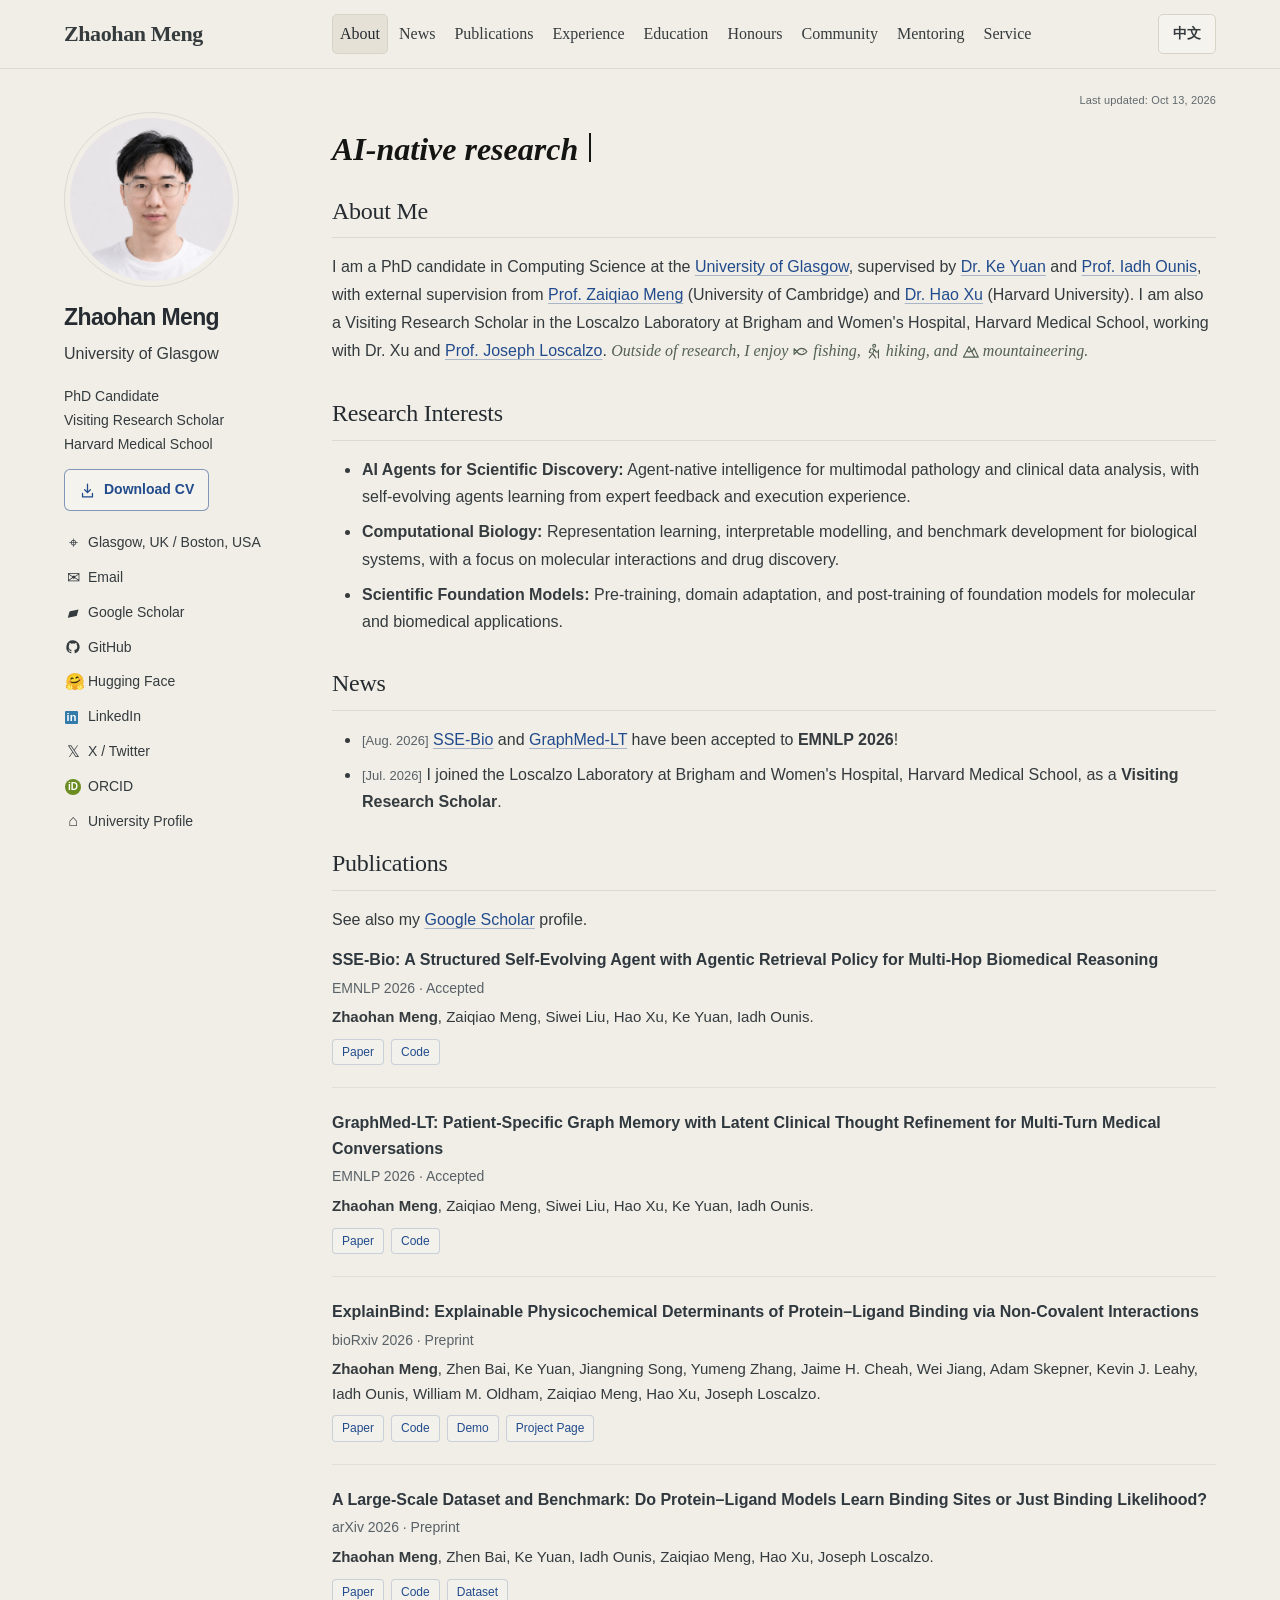
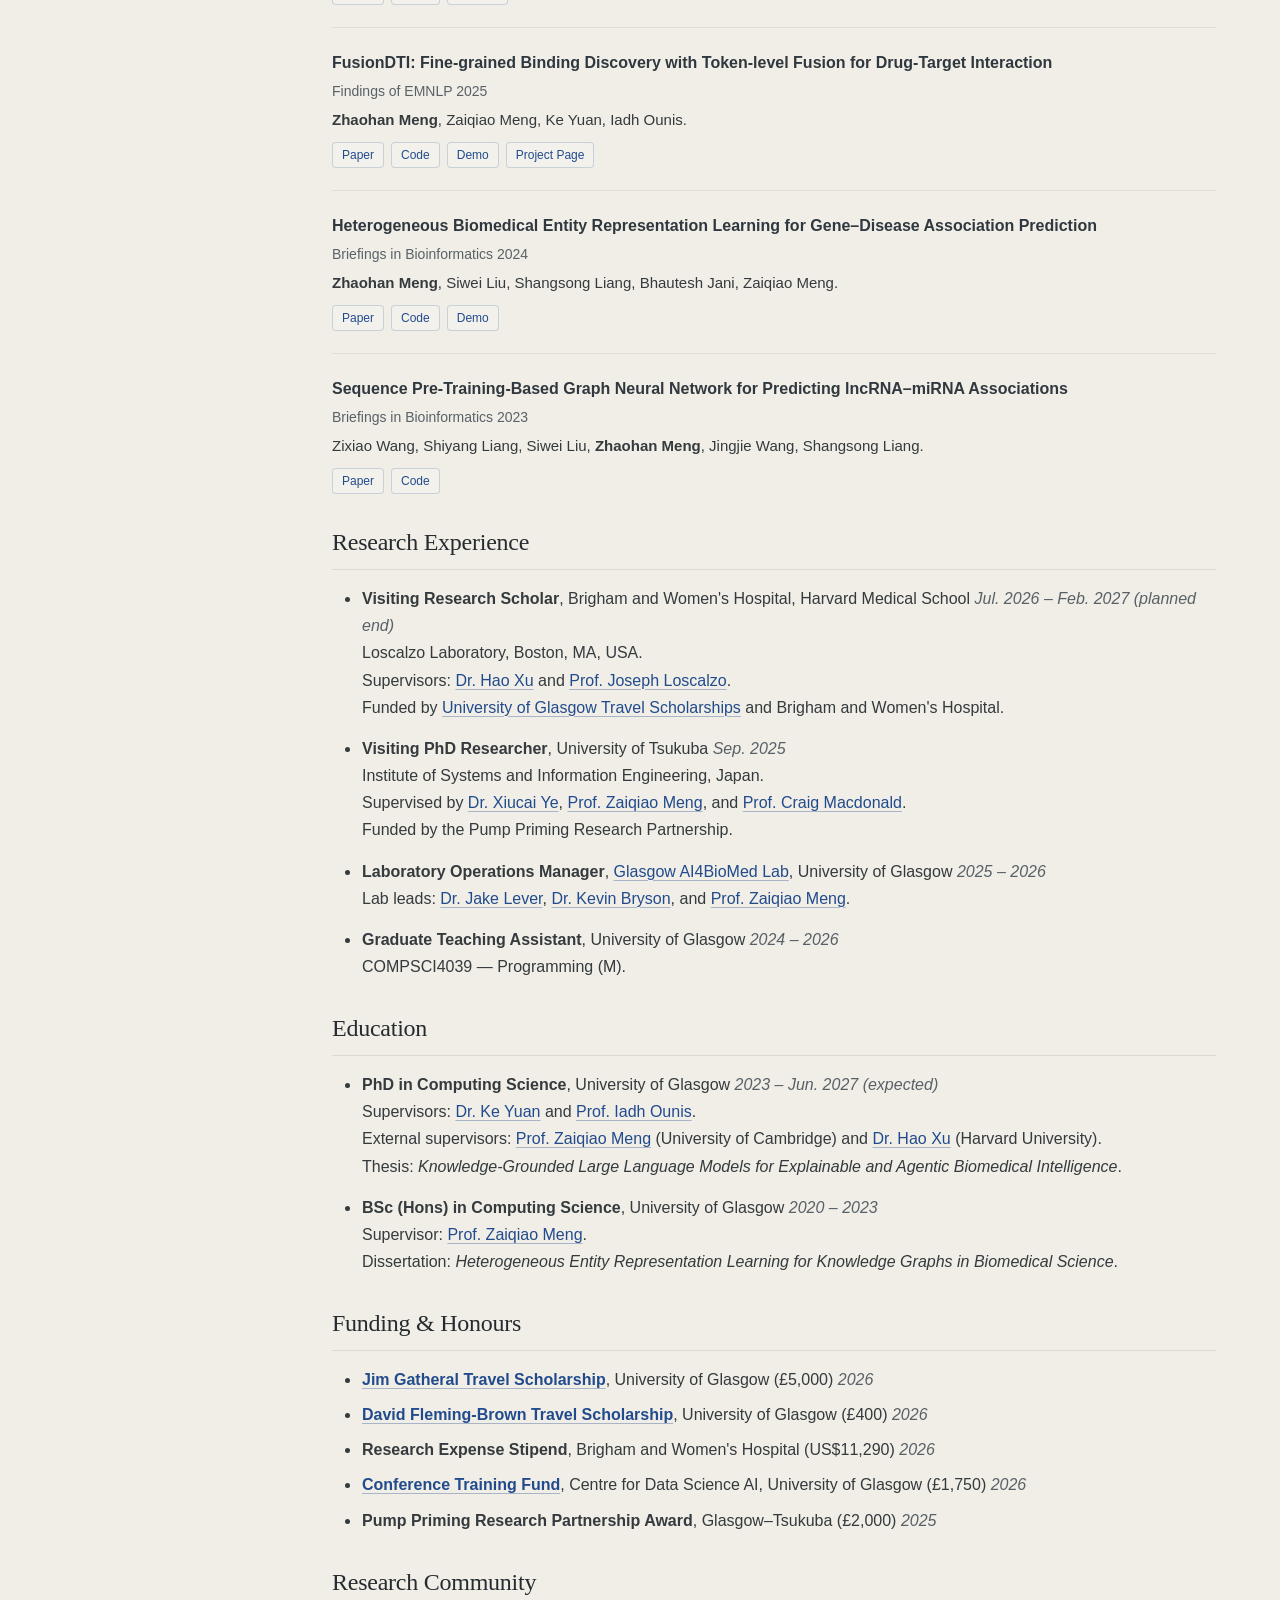
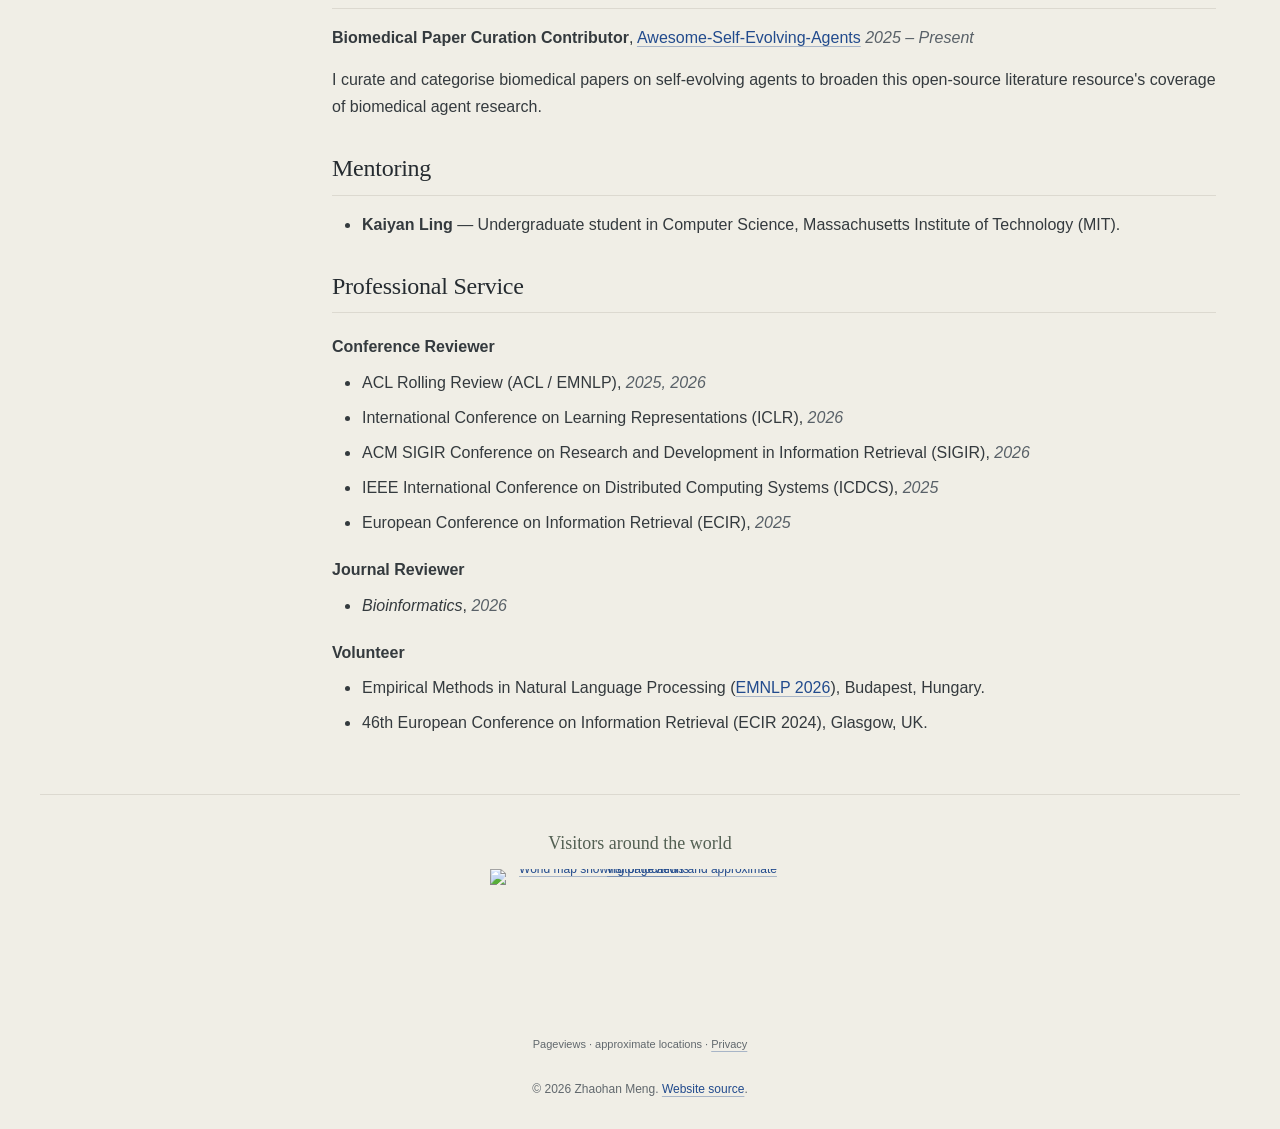
==== commit 600bf6e0: "Add external PhD supervisors to the bilingual biography" ====
--- a/docs/index.html
+++ b/docs/index.html
@@ -60,12 +60,12 @@
       </ul>
     </aside>
     <main class="content" id="main-content">
-      <p data-i18n="updated" class="last-updated">Last updated: <time datetime="2026-10-11">Oct 11, 2026</time></p>
+      <p data-i18n="updated" class="last-updated">Last updated: <time datetime="2026-10-13">Oct 13, 2026</time></p>
       <p class="research-tagline"><span data-i18n="tagline" class="tagline-full">AI-native research for scientific discovery.</span><span class="tagline-animated" aria-hidden="true"></span></p>
       <div id="localized-content" data-i18n="content">
       <section id="about-me">
   <h2>About Me</h2>
-  <p>I am a PhD candidate in Computing Science at the <a href="https://www.gla.ac.uk/pgrs/zhaohanmeng/">University of Glasgow</a>, supervised by <a href="https://www.crukscotlandinstitute.ac.uk/research/research-groups/ai-for-cancer-research/">Dr. Ke Yuan</a> and <a href="https://www.linkedin.com/in/iadhounis/">Prof. Iadh Ounis</a>, and a Visiting Research Scholar in the Loscalzo Laboratory at Brigham and Women's Hospital, Harvard Medical School, working with <a href="https://www.linkedin.com/in/hao-xu-62bb11169/">Dr. Hao Xu</a> and <a href="https://ogephd.hms.harvard.edu/people/joseph-loscalzo">Prof. Joseph Loscalzo</a>. <span class="personal-note">Outside of research, I enjoy <span class="hobby"><svg viewBox="0 0 24 24" aria-hidden="true" focusable="false"><path d="M7 12c3-6 10-6 14 0-4 6-11 6-14 0Zm0 0L3 8v8l4-4Z"/><circle cx="16" cy="11.5" r=".8" fill="currentColor" stroke="none"/></svg>fishing</span>, <span class="hobby"><svg viewBox="0 0 24 24" aria-hidden="true" focusable="false"><circle cx="13" cy="4" r="2"/><path d="m10 8 3 1 3 4 3-1M13 9l-2 6 4 6M11 15l-5 6M8 8 6 13l3 1M19 10v11"/></svg>hiking</span>, and <span class="hobby"><svg viewBox="0 0 24 24" aria-hidden="true" focusable="false"><path d="m2 20 8-15 8 15H2Zm12-7 3-6 6 13h-5M7 11l3 2 3-2"/></svg>mountaineering</span>.</span></p>
+  <p>I am a PhD candidate in Computing Science at the <a href="https://www.gla.ac.uk/pgrs/zhaohanmeng/">University of Glasgow</a>, supervised by <a href="https://www.crukscotlandinstitute.ac.uk/research/research-groups/ai-for-cancer-research/">Dr. Ke Yuan</a> and <a href="https://www.linkedin.com/in/iadhounis/">Prof. Iadh Ounis</a>, with external supervision from <a href="https://mengzaiqiao.howone.app">Prof. Zaiqiao Meng</a> (University of Cambridge) and <a href="https://www.linkedin.com/in/hao-xu-62bb11169/">Dr. Hao Xu</a> (Harvard University). I am also a Visiting Research Scholar in the Loscalzo Laboratory at Brigham and Women's Hospital, Harvard Medical School, working with Dr. Xu and <a href="https://ogephd.hms.harvard.edu/people/joseph-loscalzo">Prof. Joseph Loscalzo</a>. <span class="personal-note">Outside of research, I enjoy <span class="hobby"><svg viewBox="0 0 24 24" aria-hidden="true" focusable="false"><path d="M7 12c3-6 10-6 14 0-4 6-11 6-14 0Zm0 0L3 8v8l4-4Z"/><circle cx="16" cy="11.5" r=".8" fill="currentColor" stroke="none"/></svg>fishing</span>, <span class="hobby"><svg viewBox="0 0 24 24" aria-hidden="true" focusable="false"><circle cx="13" cy="4" r="2"/><path d="m10 8 3 1 3 4 3-1M13 9l-2 6 4 6M11 15l-5 6M8 8 6 13l3 1M19 10v11"/></svg>hiking</span>, and <span class="hobby"><svg viewBox="0 0 24 24" aria-hidden="true" focusable="false"><path d="m2 20 8-15 8 15H2Zm12-7 3-6 6 13h-5M7 11l3 2 3-2"/></svg>mountaineering</span>.</span></p>
 </section>
 
 <section id="research-interests">
@@ -159,7 +159,7 @@
   <ul class="experience-list">
     <li>
       <strong>PhD in Computing Science</strong>, University of Glasgow <span class="date">2023 – Jun. 2027 (expected)</span>
-      <p>Supervisors: <a href="https://www.crukscotlandinstitute.ac.uk/research/research-groups/ai-for-cancer-research/">Dr. Ke Yuan</a> and <a href="https://www.linkedin.com/in/iadhounis/">Prof. Iadh Ounis</a>.<br>Thesis: <em>Knowledge-Grounded Large Language Models for Explainable and Agentic Biomedical Intelligence</em>.</p>
+      <p>Supervisors: <a href="https://www.crukscotlandinstitute.ac.uk/research/research-groups/ai-for-cancer-research/">Dr. Ke Yuan</a> and <a href="https://www.linkedin.com/in/iadhounis/">Prof. Iadh Ounis</a>.<br>External supervisors: <a href="https://mengzaiqiao.howone.app">Prof. Zaiqiao Meng</a> (University of Cambridge) and <a href="https://www.linkedin.com/in/hao-xu-62bb11169/">Dr. Hao Xu</a> (Harvard University).<br>Thesis: <em>Knowledge-Grounded Large Language Models for Explainable and Agentic Biomedical Intelligence</em>.</p>
     </li>
     <li>
       <strong>BSc (Hons) in Computing Science</strong>, University of Glasgow <span class="date">2020 – 2023</span>
@@ -226,6 +226,6 @@
     </figure>
     <p>© 2026 Zhaohan Meng. <a data-i18n="source" href="https://github.com/ZhaohanM/zhaohanm.github.io">Website source</a>.</p>
   </footer>
-  <script id="translations" type="application/json">{"page.title": "Zhaohan Meng - 个人主页", "page.description": "Zhaohan Meng，格拉斯哥大学计算机科学博士生、哈佛医学院访问研究学者。研究方向包括科学智能体、科学基础模型与计算生物学。", "page.summary": "科学智能体、科学基础模型与计算生物学。", "skip": "跳转到正文", "navigation": "主导航", "nav.about": "关于我", "nav.news": "动态", "nav.publications": "论文", "nav.experience": "经历", "nav.education": "教育", "nav.honors": "荣誉", "nav.community": "社区", "nav.mentoring": "指导", "nav.service": "服务", "profile": "个人信息", "affiliation": "格拉斯哥大学", "position": "计算机科学博士生\u003cbr>哈佛医学院\u003cbr>访问研究学者", "cv": "下载简历", "location": "英国格拉斯哥 / 美国波士顿", "email": "电子邮箱", "scholar": "谷歌学术", "university-profile": "学校个人主页", "updated": "最近更新：\u003ctime datetime=\"2026-10-11\">2026 年 10 月 11 日\u003c/time>", "tagline": "面向科学发现的 AI 原生研究。", "visitors": "来自世界各地的访客", "visitors-link": "在 MapMyVisitors 查看浏览次数与访客大致位置", "visitors-image": "展示浏览次数和访客大致位置的世界地图", "visitors-note": "浏览次数 · 大致位置 · \u003ca href=\"https://mapmyvisitors.com/b/policy\">隐私政策\u003c/a>", "source": "网站源码", "content": "\u003csection id=\"about-me\">\n  \u003ch2>关于我\u003c/h2>\n  \u003cp>我是\u003ca href=\"https://www.gla.ac.uk/pgrs/zhaohanmeng/\">格拉斯哥大学\u003c/a>计算机科学博士研究生，导师为 \u003ca href=\"https://www.crukscotlandinstitute.ac.uk/research/research-groups/ai-for-cancer-research/\">Ke Yuan 博士\u003c/a>和 \u003ca href=\"https://www.linkedin.com/in/iadhounis/\">Iadh Ounis 教授\u003c/a>。同时，我在哈佛医学院布莱根妇女医院的 Loscalzo 实验室担任访问学者，与 \u003ca href=\"https://www.linkedin.com/in/hao-xu-62bb11169/\">Hao Xu 博士\u003c/a>和 \u003ca href=\"https://ogephd.hms.harvard.edu/people/joseph-loscalzo\">Joseph Loscalzo 教授\u003c/a>合作开展研究。\u003cspan class=\"personal-note\">科研之外，我喜欢\u003cspan class=\"hobby\">\u003csvg viewBox=\"0 0 24 24\" aria-hidden=\"true\" focusable=\"false\">\u003cpath d=\"M7 12c3-6 10-6 14 0-4 6-11 6-14 0Zm0 0L3 8v8l4-4Z\"/>\u003ccircle cx=\"16\" cy=\"11.5\" r=\".8\" fill=\"currentColor\" stroke=\"none\"/>\u003c/svg>钓鱼\u003c/span>、\u003cspan class=\"hobby\">\u003csvg viewBox=\"0 0 24 24\" aria-hidden=\"true\" focusable=\"false\">\u003ccircle cx=\"13\" cy=\"4\" r=\"2\"/>\u003cpath d=\"m10 8 3 1 3 4 3-1M13 9l-2 6 4 6M11 15l-5 6M8 8 6 13l3 1M19 10v11\"/>\u003c/svg>徒步\u003c/span>和\u003cspan class=\"hobby\">\u003csvg viewBox=\"0 0 24 24\" aria-hidden=\"true\" focusable=\"false\">\u003cpath d=\"m2 20 8-15 8 15H2Zm12-7 3-6 6 13h-5M7 11l3 2 3-2\"/>\u003c/svg>登山\u003c/span>。\u003c/span>\u003c/p>\n\u003c/section>\n\n\u003csection id=\"research-interests\">\n  \u003ch2>研究方向\u003c/h2>\n  \u003cul>\n    \u003cli>\u003cstrong>面向科学发现的 AI 智能体：\u003c/strong>围绕多模态病理与临床数据分析，研究以智能体为核心的智能系统，构建能够从专家反馈和执行经验中学习的自演化智能体。\u003c/li>\n    \u003cli>\u003cstrong>计算生物学：\u003c/strong>研究生物系统的表征学习、可解释建模与评测基准，重点关注分子相互作用和药物发现。\u003c/li>\n    \u003cli>\u003cstrong>科学基础模型：\u003c/strong>研究面向分子与生物医学应用的基础模型预训练、领域适应与后训练。\u003c/li>\n  \u003c/ul>\n\u003c/section>\n\n\u003csection id=\"news\">\n  \u003ch2>最新动态\u003c/h2>\n  \u003cul class=\"news-list\">\n    \u003cli>\u003cspan class=\"date\">[2026 年 8 月]\u003c/span> \u003ca href=\"https://arxiv.org/abs/2608.22132\">SSE-Bio\u003c/a> 和 \u003ca href=\"https://arxiv.org/abs/2510.03536\">GraphMed-LT\u003c/a> 已被 \u003cstrong>EMNLP 2026\u003c/strong> 录用！\u003c/li>\n    \u003cli>\u003cspan class=\"date\">[2026 年 7 月]\u003c/span> 我加入哈佛医学院布莱根妇女医院的 Loscalzo 实验室，担任\u003cstrong>访问学者\u003c/strong>。\u003c/li>\n  \u003c/ul>\n\u003c/section>\n\n\u003csection id=\"publications\">\n  \u003ch2>学术论文\u003c/h2>\n  \u003cp class=\"section-intro\">更多信息请参阅我的 \u003ca href=\"https://scholar.google.com/citations?hl=en&amp;user=gM9yaCkAAAAJ\">Google 学术\u003c/a>主页。\u003c/p>\n\n  \u003carticle class=\"publication\">\n    \u003cp class=\"publication-title\">\u003cb lang=\"en\">SSE-Bio: A Structured Self-Evolving Agent with Agentic Retrieval Policy for Multi-Hop Biomedical Reasoning\u003c/b> \u003cspan class=\"venue\">EMNLP 2026 · 已录用\u003c/span>\u003c/p>\n    \u003cp class=\"authors\" lang=\"en\">\u003cstrong>Zhaohan Meng\u003c/strong>, Zaiqiao Meng, Siwei Liu, Hao Xu, Ke Yuan, Iadh Ounis.\u003c/p>\n    \u003cp class=\"paper-links\">\u003ca href=\"https://arxiv.org/abs/2608.22132\">论文\u003c/a> \u003ca href=\"https://github.com/ZhaohanM/SSE-Bio\">代码\u003c/a>\u003c/p>\n  \u003c/article>\n\n  \u003carticle class=\"publication\">\n    \u003cp class=\"publication-title\">\u003cb lang=\"en\">GraphMed-LT: Patient-Specific Graph Memory with Latent Clinical Thought Refinement for Multi-Turn Medical Conversations\u003c/b> \u003cspan class=\"venue\">EMNLP 2026 · 已录用\u003c/span>\u003c/p>\n    \u003cp class=\"authors\" lang=\"en\">\u003cstrong>Zhaohan Meng\u003c/strong>, Zaiqiao Meng, Siwei Liu, Hao Xu, Ke Yuan, Iadh Ounis.\u003c/p>\n    \u003cp class=\"paper-links\">\u003ca href=\"https://arxiv.org/abs/2510.03536\">论文\u003c/a> \u003ca href=\"https://github.com/ZhaohanM/GraphMed-LT\">代码\u003c/a>\u003c/p>\n  \u003c/article>\n\n  \u003carticle class=\"publication\">\n    \u003cp class=\"publication-title\">\u003cb lang=\"en\">ExplainBind: Explainable Physicochemical Determinants of Protein–Ligand Binding via Non-Covalent Interactions\u003c/b> \u003cspan class=\"venue\">bioRxiv 2026 · 预印本\u003c/span>\u003c/p>\n    \u003cp class=\"authors\" lang=\"en\">\u003cstrong>Zhaohan Meng\u003c/strong>, Zhen Bai, Ke Yuan, Jiangning Song, Yumeng Zhang, Jaime H. Cheah, Wei Jiang, Adam Skepner, Kevin J. Leahy, Iadh Ounis, William M. Oldham, Zaiqiao Meng, Hao Xu, Joseph Loscalzo.\u003c/p>\n    \u003cp class=\"paper-links\">\u003ca href=\"https://www.biorxiv.org/content/10.64898/2026.03.03.707476v3\">论文\u003c/a> \u003ca href=\"https://github.com/ZhaohanM/ExplainBind\">代码\u003c/a> \u003ca href=\"https://huggingface.co/spaces/Zhaohan-Meng/ExplainBind\">在线演示\u003c/a> \u003ca href=\"https://zhaohanm.github.io/ExplainBind/\">项目主页\u003c/a>\u003c/p>\n  \u003c/article>\n\n  \u003carticle class=\"publication\">\n    \u003cp class=\"publication-title\">\u003cb lang=\"en\">A Large-Scale Dataset and Benchmark: Do Protein–Ligand Models Learn Binding Sites or Just Binding Likelihood?\u003c/b> \u003cspan class=\"venue\">arXiv 2026 · 预印本\u003c/span>\u003c/p>\n    \u003cp class=\"authors\" lang=\"en\">\u003cstrong>Zhaohan Meng\u003c/strong>, Zhen Bai, Ke Yuan, Iadh Ounis, Zaiqiao Meng, Hao Xu, Joseph Loscalzo.\u003c/p>\n    \u003cp class=\"paper-links\">\u003ca href=\"https://arxiv.org/abs/2605.24045\">论文\u003c/a> \u003ca href=\"https://github.com/ZhaohanM/InteractBind\">代码\u003c/a> \u003ca href=\"https://huggingface.co/datasets/Zhaohan-Meng/InteractBind\">数据集\u003c/a>\u003c/p>\n  \u003c/article>\n\n  \u003carticle class=\"publication\">\n    \u003cp class=\"publication-title\">\u003cb lang=\"en\">FusionDTI: Fine-grained Binding Discovery with Token-level Fusion for Drug-Target Interaction\u003c/b> \u003cspan class=\"venue\" lang=\"en\">Findings of EMNLP 2025\u003c/span>\u003c/p>\n    \u003cp class=\"authors\" lang=\"en\">\u003cstrong>Zhaohan Meng\u003c/strong>, Zaiqiao Meng, Ke Yuan, Iadh Ounis.\u003c/p>\n    \u003cp class=\"paper-links\">\u003ca href=\"https://aclanthology.org/2025.findings-emnlp.237/\">论文\u003c/a> \u003ca href=\"https://github.com/ZhaohanM/FusionDTI\">代码\u003c/a> \u003ca href=\"https://huggingface.co/spaces/Zhaohan-Meng/FusionDTI\">在线演示\u003c/a> \u003ca href=\"https://zhaohanm.github.io/FusionDTI/\">项目主页\u003c/a>\u003c/p>\n  \u003c/article>\n\n  \u003carticle class=\"publication\">\n    \u003cp class=\"publication-title\">\u003cb lang=\"en\">Heterogeneous Biomedical Entity Representation Learning for Gene–Disease Association Prediction\u003c/b> \u003cspan class=\"venue\" lang=\"en\">Briefings in Bioinformatics 2024\u003c/span>\u003c/p>\n    \u003cp class=\"authors\" lang=\"en\">\u003cstrong>Zhaohan Meng\u003c/strong>, Siwei Liu, Shangsong Liang, Bhautesh Jani, Zaiqiao Meng.\u003c/p>\n    \u003cp class=\"paper-links\">\u003ca href=\"https://academic.oup.com/bib/article/25/5/bbae380/7735275\">论文\u003c/a> \u003ca href=\"https://github.com/ZhaohanM/FusionGDA\">代码\u003c/a> \u003ca href=\"https://huggingface.co/spaces/Zhaohan-Meng/FusionGDA\">在线演示\u003c/a>\u003c/p>\n  \u003c/article>\n\n  \u003carticle class=\"publication\">\n    \u003cp class=\"publication-title\">\u003cb lang=\"en\">Sequence Pre-Training-Based Graph Neural Network for Predicting lncRNA–miRNA Associations\u003c/b> \u003cspan class=\"venue\" lang=\"en\">Briefings in Bioinformatics 2023\u003c/span>\u003c/p>\n    \u003cp class=\"authors\" lang=\"en\">Zixiao Wang, Shiyang Liang, Siwei Liu, \u003cstrong>Zhaohan Meng\u003c/strong>, Jingjie Wang, Shangsong Liang.\u003c/p>\n    \u003cp class=\"paper-links\">\u003ca href=\"https://academic.oup.com/bib/article/24/5/bbad317/7256790\">论文\u003c/a> \u003ca href=\"https://github.com/zixwang/SPGNN\">代码\u003c/a>\u003c/p>\n  \u003c/article>\n\u003c/section>\n\n\u003csection id=\"research-experience\">\n  \u003ch2>科研经历\u003c/h2>\n  \u003cul class=\"experience-list\">\n    \u003cli>\n      \u003cstrong>访问学者\u003c/strong>，哈佛医学院布莱根妇女医院 \u003cspan class=\"date\">2026 年 7 月 – 2027 年 2 月（计划结束）\u003c/span>\n      \u003cp>Loscalzo 实验室，美国马萨诸塞州波士顿。\u003cbr>导师：\u003ca href=\"https://www.linkedin.com/in/hao-xu-62bb11169/\">Hao Xu 博士\u003c/a>和 \u003ca href=\"https://ogephd.hms.harvard.edu/people/joseph-loscalzo\">Joseph Loscalzo 教授\u003c/a>。\u003cbr>由\u003ca href=\"https://www.gla.ac.uk/research/ourresearchenvironment/prs/postgraduatetravelscholarships\">格拉斯哥大学差旅奖学金\u003c/a>及布莱根妇女医院资助。\u003c/p>\n    \u003c/li>\n    \u003cli>\n      \u003cstrong>访问博士研究生\u003c/strong>，筑波大学 \u003cspan class=\"date\">2025 年 9 月\u003c/span>\n      \u003cp>系统与信息工程研究院，日本。\u003cbr>导师：\u003ca href=\"https://trios.tsukuba.ac.jp/en/researcher/0000004106\">Xiucai Ye 博士\u003c/a>、\u003ca href=\"https://mengzaiqiao.howone.app\">Zaiqiao Meng 教授\u003c/a>及 \u003ca href=\"https://www.dcs.gla.ac.uk/~craigm/\">Craig Macdonald 教授\u003c/a>。\u003cbr>由 Pump Priming 科研合作计划资助。\u003c/p>\n    \u003c/li>\n    \u003cli>\n      \u003cstrong>实验室运营负责人\u003c/strong>，格拉斯哥大学 \u003ca href=\"https://ai4biomed.org\">Glasgow AI4BioMed 实验室\u003c/a> \u003cspan class=\"date\">2025 – 2026 年\u003c/span>\n      \u003cp>实验室负责人：\u003ca href=\"https://www.gla.ac.uk/schools/computing/staff/jakelever/\">Jake Lever 博士\u003c/a>、\u003ca href=\"https://www.gla.ac.uk/schools/computing/staff/kevinbryson/\">Kevin Bryson 博士\u003c/a>及 \u003ca href=\"https://mengzaiqiao.howone.app\">Zaiqiao Meng 教授\u003c/a>。\u003c/p>\n    \u003c/li>\n    \u003cli>\n      \u003cstrong>研究生助教\u003c/strong>，格拉斯哥大学 \u003cspan class=\"date\">2024 – 2026 年\u003c/span>\n      \u003cp>COMPSCI4039 — 程序设计（M）。\u003c/p>\n    \u003c/li>\n  \u003c/ul>\n\u003c/section>\n\n\u003csection id=\"education\">\n  \u003ch2>教育背景\u003c/h2>\n  \u003cul class=\"experience-list\">\n    \u003cli>\n      \u003cstrong>计算机科学博士\u003c/strong>，格拉斯哥大学 \u003cspan class=\"date\">2023 年 – 2027 年 6 月（预计）\u003c/span>\n      \u003cp>导师：\u003ca href=\"https://www.crukscotlandinstitute.ac.uk/research/research-groups/ai-for-cancer-research/\">Ke Yuan 博士\u003c/a>和 \u003ca href=\"https://www.linkedin.com/in/iadhounis/\">Iadh Ounis 教授\u003c/a>。\u003cbr>博士论文：\u003cem lang=\"en\">Knowledge-Grounded Large Language Models for Explainable and Agentic Biomedical Intelligence\u003c/em>。\u003c/p>\n    \u003c/li>\n    \u003cli>\n      \u003cstrong>计算机科学荣誉理学学士\u003c/strong>，格拉斯哥大学 \u003cspan class=\"date\">2020 – 2023 年\u003c/span>\n      \u003cp>导师：\u003ca href=\"https://mengzaiqiao.howone.app\">Zaiqiao Meng 教授\u003c/a>。\u003cbr>毕业论文：\u003cem lang=\"en\">Heterogeneous Entity Representation Learning for Knowledge Graphs in Biomedical Science\u003c/em>。\u003c/p>\n    \u003c/li>\n  \u003c/ul>\n\u003c/section>\n\n\u003csection id=\"honors\">\n  \u003ch2>资助与荣誉\u003c/h2>\n  \u003cul>\n    \u003cli>\u003cstrong>\u003ca href=\"https://www.gla.ac.uk/research/ourresearchenvironment/prs/postgraduatetravelscholarships\">Jim Gatheral 差旅奖学金\u003c/a>\u003c/strong>，格拉斯哥大学（£5,000）\u003cspan class=\"date\">2026 年\u003c/span>\u003c/li>\n    \u003cli>\u003cstrong>\u003ca href=\"https://www.gla.ac.uk/research/ourresearchenvironment/prs/postgraduatetravelscholarships\">David Fleming-Brown 差旅奖学金\u003c/a>\u003c/strong>，格拉斯哥大学（£400）\u003cspan class=\"date\">2026 年\u003c/span>\u003c/li>\n    \u003cli>\u003cstrong>科研经费补助\u003c/strong>，布莱根妇女医院（US$11,290）\u003cspan class=\"date\">2026 年\u003c/span>\u003c/li>\n    \u003cli>\u003cstrong>\u003ca href=\"https://www.gla.ac.uk/research/az/datascience/opportunitiesandfunding/\">会议培训基金\u003c/a>\u003c/strong>，格拉斯哥大学数据科学与人工智能中心（£1,750）\u003cspan class=\"date\">2026 年\u003c/span>\u003c/li>\n    \u003cli>\u003cstrong>Pump Priming 科研合作奖\u003c/strong>，格拉斯哥大学–筑波大学（£2,000）\u003cspan class=\"date\">2025 年\u003c/span>\u003c/li>\n  \u003c/ul>\n\u003c/section>\n\n\u003csection id=\"community\">\n  \u003ch2>学术社区贡献\u003c/h2>\n  \u003cp>\u003cstrong>生物医学文献整理贡献者\u003c/strong>，\u003ca href=\"https://github.com/ANative-Lab/Awesome-Self-Evolving-Agents\">Awesome-Self-Evolving-Agents\u003c/a> \u003cspan class=\"date\">2025 年至今\u003c/span>\u003c/p>\n  \u003cp>我负责收集和分类自演化智能体领域的生物医学论文，扩充这一开源文献资源对生物医学智能体研究的覆盖。\u003c/p>\n\u003c/section>\n\n\u003csection id=\"mentoring\">\n  \u003ch2>学生指导\u003c/h2>\n  \u003cul>\n    \u003cli>\u003cstrong>Kaiyan Ling\u003c/strong> — 麻省理工学院（MIT）计算机科学本科生。\u003c/li>\n  \u003c/ul>\n\u003c/section>\n\n\u003csection id=\"service\">\n  \u003ch2>学术服务\u003c/h2>\n  \u003ch3>会议审稿\u003c/h3>\n  \u003cul>\n    \u003cli>ACL Rolling Review（ACL / EMNLP），\u003cspan class=\"date\">2025、2026 年\u003c/span>\u003c/li>\n    \u003cli>国际学习表征会议（ICLR），\u003cspan class=\"date\">2026 年\u003c/span>\u003c/li>\n    \u003cli>ACM 国际信息检索研究与发展会议（SIGIR），\u003cspan class=\"date\">2026 年\u003c/span>\u003c/li>\n    \u003cli>IEEE 国际分布式计算系统会议（ICDCS），\u003cspan class=\"date\">2025 年\u003c/span>\u003c/li>\n    \u003cli>欧洲信息检索会议（ECIR），\u003cspan class=\"date\">2025 年\u003c/span>\u003c/li>\n  \u003c/ul>\n  \u003ch3>期刊审稿\u003c/h3>\n  \u003cul>\n    \u003cli>\u003cem lang=\"en\">Bioinformatics\u003c/em>，\u003cspan class=\"date\">2026 年\u003c/span>\u003c/li>\n  \u003c/ul>\n  \u003ch3>志愿服务\u003c/h3>\n  \u003cul>\n    \u003cli>自然语言处理实证方法会议（\u003ca href=\"https://2026.emnlp.org/\">EMNLP 2026\u003c/a>），匈牙利布达佩斯。\u003c/li>\n    \u003cli>第 46 届欧洲信息检索会议（ECIR 2024），英国格拉斯哥。\u003c/li>\n  \u003c/ul>\n\u003c/section>\n"}</script>
+  <script id="translations" type="application/json">{"page.title": "Zhaohan Meng - 个人主页", "page.description": "Zhaohan Meng，格拉斯哥大学计算机科学博士生、哈佛医学院访问研究学者。研究方向包括科学智能体、科学基础模型与计算生物学。", "page.summary": "科学智能体、科学基础模型与计算生物学。", "skip": "跳转到正文", "navigation": "主导航", "nav.about": "关于我", "nav.news": "动态", "nav.publications": "论文", "nav.experience": "经历", "nav.education": "教育", "nav.honors": "荣誉", "nav.community": "社区", "nav.mentoring": "指导", "nav.service": "服务", "profile": "个人信息", "affiliation": "格拉斯哥大学", "position": "计算机科学博士生\u003cbr>哈佛医学院\u003cbr>访问研究学者", "cv": "下载简历", "location": "英国格拉斯哥 / 美国波士顿", "email": "电子邮箱", "scholar": "谷歌学术", "university-profile": "学校个人主页", "updated": "最近更新：\u003ctime datetime=\"2026-10-13\">2026 年 10 月 13 日\u003c/time>", "tagline": "面向科学发现的 AI 原生研究。", "visitors": "来自世界各地的访客", "visitors-link": "在 MapMyVisitors 查看浏览次数与访客大致位置", "visitors-image": "展示浏览次数和访客大致位置的世界地图", "visitors-note": "浏览次数 · 大致位置 · \u003ca href=\"https://mapmyvisitors.com/b/policy\">隐私政策\u003c/a>", "source": "网站源码", "content": "\u003csection id=\"about-me\">\n  \u003ch2>关于我\u003c/h2>\n  \u003cp>我是\u003ca href=\"https://www.gla.ac.uk/pgrs/zhaohanmeng/\">格拉斯哥大学\u003c/a>计算机科学博士研究生，导师为 \u003ca href=\"https://www.crukscotlandinstitute.ac.uk/research/research-groups/ai-for-cancer-research/\">Ke Yuan 博士\u003c/a>和 \u003ca href=\"https://www.linkedin.com/in/iadhounis/\">Iadh Ounis 教授\u003c/a>，校外导师为剑桥大学的 \u003ca href=\"https://mengzaiqiao.howone.app\">Zaiqiao Meng 教授\u003c/a>和哈佛大学的 \u003ca href=\"https://www.linkedin.com/in/hao-xu-62bb11169/\">Hao Xu 博士\u003c/a>。同时，我在哈佛医学院布莱根妇女医院的 Loscalzo 实验室担任访问学者，与 Hao Xu 博士和 \u003ca href=\"https://ogephd.hms.harvard.edu/people/joseph-loscalzo\">Joseph Loscalzo 教授\u003c/a>合作开展研究。\u003cspan class=\"personal-note\">科研之外，我喜欢\u003cspan class=\"hobby\">\u003csvg viewBox=\"0 0 24 24\" aria-hidden=\"true\" focusable=\"false\">\u003cpath d=\"M7 12c3-6 10-6 14 0-4 6-11 6-14 0Zm0 0L3 8v8l4-4Z\"/>\u003ccircle cx=\"16\" cy=\"11.5\" r=\".8\" fill=\"currentColor\" stroke=\"none\"/>\u003c/svg>钓鱼\u003c/span>、\u003cspan class=\"hobby\">\u003csvg viewBox=\"0 0 24 24\" aria-hidden=\"true\" focusable=\"false\">\u003ccircle cx=\"13\" cy=\"4\" r=\"2\"/>\u003cpath d=\"m10 8 3 1 3 4 3-1M13 9l-2 6 4 6M11 15l-5 6M8 8 6 13l3 1M19 10v11\"/>\u003c/svg>徒步\u003c/span>和\u003cspan class=\"hobby\">\u003csvg viewBox=\"0 0 24 24\" aria-hidden=\"true\" focusable=\"false\">\u003cpath d=\"m2 20 8-15 8 15H2Zm12-7 3-6 6 13h-5M7 11l3 2 3-2\"/>\u003c/svg>登山\u003c/span>。\u003c/span>\u003c/p>\n\u003c/section>\n\n\u003csection id=\"research-interests\">\n  \u003ch2>研究方向\u003c/h2>\n  \u003cul>\n    \u003cli>\u003cstrong>面向科学发现的 AI 智能体：\u003c/strong>围绕多模态病理与临床数据分析，研究以智能体为核心的智能系统，构建能够从专家反馈和执行经验中学习的自演化智能体。\u003c/li>\n    \u003cli>\u003cstrong>计算生物学：\u003c/strong>研究生物系统的表征学习、可解释建模与评测基准，重点关注分子相互作用和药物发现。\u003c/li>\n    \u003cli>\u003cstrong>科学基础模型：\u003c/strong>研究面向分子与生物医学应用的基础模型预训练、领域适应与后训练。\u003c/li>\n  \u003c/ul>\n\u003c/section>\n\n\u003csection id=\"news\">\n  \u003ch2>最新动态\u003c/h2>\n  \u003cul class=\"news-list\">\n    \u003cli>\u003cspan class=\"date\">[2026 年 8 月]\u003c/span> \u003ca href=\"https://arxiv.org/abs/2608.22132\">SSE-Bio\u003c/a> 和 \u003ca href=\"https://arxiv.org/abs/2510.03536\">GraphMed-LT\u003c/a> 已被 \u003cstrong>EMNLP 2026\u003c/strong> 录用！\u003c/li>\n    \u003cli>\u003cspan class=\"date\">[2026 年 7 月]\u003c/span> 我加入哈佛医学院布莱根妇女医院的 Loscalzo 实验室，担任\u003cstrong>访问学者\u003c/strong>。\u003c/li>\n  \u003c/ul>\n\u003c/section>\n\n\u003csection id=\"publications\">\n  \u003ch2>学术论文\u003c/h2>\n  \u003cp class=\"section-intro\">更多信息请参阅我的 \u003ca href=\"https://scholar.google.com/citations?hl=en&amp;user=gM9yaCkAAAAJ\">Google 学术\u003c/a>主页。\u003c/p>\n\n  \u003carticle class=\"publication\">\n    \u003cp class=\"publication-title\">\u003cb lang=\"en\">SSE-Bio: A Structured Self-Evolving Agent with Agentic Retrieval Policy for Multi-Hop Biomedical Reasoning\u003c/b> \u003cspan class=\"venue\">EMNLP 2026 · 已录用\u003c/span>\u003c/p>\n    \u003cp class=\"authors\" lang=\"en\">\u003cstrong>Zhaohan Meng\u003c/strong>, Zaiqiao Meng, Siwei Liu, Hao Xu, Ke Yuan, Iadh Ounis.\u003c/p>\n    \u003cp class=\"paper-links\">\u003ca href=\"https://arxiv.org/abs/2608.22132\">论文\u003c/a> \u003ca href=\"https://github.com/ZhaohanM/SSE-Bio\">代码\u003c/a>\u003c/p>\n  \u003c/article>\n\n  \u003carticle class=\"publication\">\n    \u003cp class=\"publication-title\">\u003cb lang=\"en\">GraphMed-LT: Patient-Specific Graph Memory with Latent Clinical Thought Refinement for Multi-Turn Medical Conversations\u003c/b> \u003cspan class=\"venue\">EMNLP 2026 · 已录用\u003c/span>\u003c/p>\n    \u003cp class=\"authors\" lang=\"en\">\u003cstrong>Zhaohan Meng\u003c/strong>, Zaiqiao Meng, Siwei Liu, Hao Xu, Ke Yuan, Iadh Ounis.\u003c/p>\n    \u003cp class=\"paper-links\">\u003ca href=\"https://arxiv.org/abs/2510.03536\">论文\u003c/a> \u003ca href=\"https://github.com/ZhaohanM/GraphMed-LT\">代码\u003c/a>\u003c/p>\n  \u003c/article>\n\n  \u003carticle class=\"publication\">\n    \u003cp class=\"publication-title\">\u003cb lang=\"en\">ExplainBind: Explainable Physicochemical Determinants of Protein–Ligand Binding via Non-Covalent Interactions\u003c/b> \u003cspan class=\"venue\">bioRxiv 2026 · 预印本\u003c/span>\u003c/p>\n    \u003cp class=\"authors\" lang=\"en\">\u003cstrong>Zhaohan Meng\u003c/strong>, Zhen Bai, Ke Yuan, Jiangning Song, Yumeng Zhang, Jaime H. Cheah, Wei Jiang, Adam Skepner, Kevin J. Leahy, Iadh Ounis, William M. Oldham, Zaiqiao Meng, Hao Xu, Joseph Loscalzo.\u003c/p>\n    \u003cp class=\"paper-links\">\u003ca href=\"https://www.biorxiv.org/content/10.64898/2026.03.03.707476v3\">论文\u003c/a> \u003ca href=\"https://github.com/ZhaohanM/ExplainBind\">代码\u003c/a> \u003ca href=\"https://huggingface.co/spaces/Zhaohan-Meng/ExplainBind\">在线演示\u003c/a> \u003ca href=\"https://zhaohanm.github.io/ExplainBind/\">项目主页\u003c/a>\u003c/p>\n  \u003c/article>\n\n  \u003carticle class=\"publication\">\n    \u003cp class=\"publication-title\">\u003cb lang=\"en\">A Large-Scale Dataset and Benchmark: Do Protein–Ligand Models Learn Binding Sites or Just Binding Likelihood?\u003c/b> \u003cspan class=\"venue\">arXiv 2026 · 预印本\u003c/span>\u003c/p>\n    \u003cp class=\"authors\" lang=\"en\">\u003cstrong>Zhaohan Meng\u003c/strong>, Zhen Bai, Ke Yuan, Iadh Ounis, Zaiqiao Meng, Hao Xu, Joseph Loscalzo.\u003c/p>\n    \u003cp class=\"paper-links\">\u003ca href=\"https://arxiv.org/abs/2605.24045\">论文\u003c/a> \u003ca href=\"https://github.com/ZhaohanM/InteractBind\">代码\u003c/a> \u003ca href=\"https://huggingface.co/datasets/Zhaohan-Meng/InteractBind\">数据集\u003c/a>\u003c/p>\n  \u003c/article>\n\n  \u003carticle class=\"publication\">\n    \u003cp class=\"publication-title\">\u003cb lang=\"en\">FusionDTI: Fine-grained Binding Discovery with Token-level Fusion for Drug-Target Interaction\u003c/b> \u003cspan class=\"venue\" lang=\"en\">Findings of EMNLP 2025\u003c/span>\u003c/p>\n    \u003cp class=\"authors\" lang=\"en\">\u003cstrong>Zhaohan Meng\u003c/strong>, Zaiqiao Meng, Ke Yuan, Iadh Ounis.\u003c/p>\n    \u003cp class=\"paper-links\">\u003ca href=\"https://aclanthology.org/2025.findings-emnlp.237/\">论文\u003c/a> \u003ca href=\"https://github.com/ZhaohanM/FusionDTI\">代码\u003c/a> \u003ca href=\"https://huggingface.co/spaces/Zhaohan-Meng/FusionDTI\">在线演示\u003c/a> \u003ca href=\"https://zhaohanm.github.io/FusionDTI/\">项目主页\u003c/a>\u003c/p>\n  \u003c/article>\n\n  \u003carticle class=\"publication\">\n    \u003cp class=\"publication-title\">\u003cb lang=\"en\">Heterogeneous Biomedical Entity Representation Learning for Gene–Disease Association Prediction\u003c/b> \u003cspan class=\"venue\" lang=\"en\">Briefings in Bioinformatics 2024\u003c/span>\u003c/p>\n    \u003cp class=\"authors\" lang=\"en\">\u003cstrong>Zhaohan Meng\u003c/strong>, Siwei Liu, Shangsong Liang, Bhautesh Jani, Zaiqiao Meng.\u003c/p>\n    \u003cp class=\"paper-links\">\u003ca href=\"https://academic.oup.com/bib/article/25/5/bbae380/7735275\">论文\u003c/a> \u003ca href=\"https://github.com/ZhaohanM/FusionGDA\">代码\u003c/a> \u003ca href=\"https://huggingface.co/spaces/Zhaohan-Meng/FusionGDA\">在线演示\u003c/a>\u003c/p>\n  \u003c/article>\n\n  \u003carticle class=\"publication\">\n    \u003cp class=\"publication-title\">\u003cb lang=\"en\">Sequence Pre-Training-Based Graph Neural Network for Predicting lncRNA–miRNA Associations\u003c/b> \u003cspan class=\"venue\" lang=\"en\">Briefings in Bioinformatics 2023\u003c/span>\u003c/p>\n    \u003cp class=\"authors\" lang=\"en\">Zixiao Wang, Shiyang Liang, Siwei Liu, \u003cstrong>Zhaohan Meng\u003c/strong>, Jingjie Wang, Shangsong Liang.\u003c/p>\n    \u003cp class=\"paper-links\">\u003ca href=\"https://academic.oup.com/bib/article/24/5/bbad317/7256790\">论文\u003c/a> \u003ca href=\"https://github.com/zixwang/SPGNN\">代码\u003c/a>\u003c/p>\n  \u003c/article>\n\u003c/section>\n\n\u003csection id=\"research-experience\">\n  \u003ch2>科研经历\u003c/h2>\n  \u003cul class=\"experience-list\">\n    \u003cli>\n      \u003cstrong>访问学者\u003c/strong>，哈佛医学院布莱根妇女医院 \u003cspan class=\"date\">2026 年 7 月 – 2027 年 2 月（计划结束）\u003c/span>\n      \u003cp>Loscalzo 实验室，美国马萨诸塞州波士顿。\u003cbr>导师：\u003ca href=\"https://www.linkedin.com/in/hao-xu-62bb11169/\">Hao Xu 博士\u003c/a>和 \u003ca href=\"https://ogephd.hms.harvard.edu/people/joseph-loscalzo\">Joseph Loscalzo 教授\u003c/a>。\u003cbr>由\u003ca href=\"https://www.gla.ac.uk/research/ourresearchenvironment/prs/postgraduatetravelscholarships\">格拉斯哥大学差旅奖学金\u003c/a>及布莱根妇女医院资助。\u003c/p>\n    \u003c/li>\n    \u003cli>\n      \u003cstrong>访问博士研究生\u003c/strong>，筑波大学 \u003cspan class=\"date\">2025 年 9 月\u003c/span>\n      \u003cp>系统与信息工程研究院，日本。\u003cbr>导师：\u003ca href=\"https://trios.tsukuba.ac.jp/en/researcher/0000004106\">Xiucai Ye 博士\u003c/a>、\u003ca href=\"https://mengzaiqiao.howone.app\">Zaiqiao Meng 教授\u003c/a>及 \u003ca href=\"https://www.dcs.gla.ac.uk/~craigm/\">Craig Macdonald 教授\u003c/a>。\u003cbr>由 Pump Priming 科研合作计划资助。\u003c/p>\n    \u003c/li>\n    \u003cli>\n      \u003cstrong>实验室运营负责人\u003c/strong>，格拉斯哥大学 \u003ca href=\"https://ai4biomed.org\">Glasgow AI4BioMed 实验室\u003c/a> \u003cspan class=\"date\">2025 – 2026 年\u003c/span>\n      \u003cp>实验室负责人：\u003ca href=\"https://www.gla.ac.uk/schools/computing/staff/jakelever/\">Jake Lever 博士\u003c/a>、\u003ca href=\"https://www.gla.ac.uk/schools/computing/staff/kevinbryson/\">Kevin Bryson 博士\u003c/a>及 \u003ca href=\"https://mengzaiqiao.howone.app\">Zaiqiao Meng 教授\u003c/a>。\u003c/p>\n    \u003c/li>\n    \u003cli>\n      \u003cstrong>研究生助教\u003c/strong>，格拉斯哥大学 \u003cspan class=\"date\">2024 – 2026 年\u003c/span>\n      \u003cp>COMPSCI4039 — 程序设计（M）。\u003c/p>\n    \u003c/li>\n  \u003c/ul>\n\u003c/section>\n\n\u003csection id=\"education\">\n  \u003ch2>教育背景\u003c/h2>\n  \u003cul class=\"experience-list\">\n    \u003cli>\n      \u003cstrong>计算机科学博士\u003c/strong>，格拉斯哥大学 \u003cspan class=\"date\">2023 年 – 2027 年 6 月（预计）\u003c/span>\n      \u003cp>导师：\u003ca href=\"https://www.crukscotlandinstitute.ac.uk/research/research-groups/ai-for-cancer-research/\">Ke Yuan 博士\u003c/a>和 \u003ca href=\"https://www.linkedin.com/in/iadhounis/\">Iadh Ounis 教授\u003c/a>。\u003cbr>校外导师：剑桥大学的 \u003ca href=\"https://mengzaiqiao.howone.app\">Zaiqiao Meng 教授\u003c/a>和哈佛大学的 \u003ca href=\"https://www.linkedin.com/in/hao-xu-62bb11169/\">Hao Xu 博士\u003c/a>。\u003cbr>博士论文：\u003cem lang=\"en\">Knowledge-Grounded Large Language Models for Explainable and Agentic Biomedical Intelligence\u003c/em>。\u003c/p>\n    \u003c/li>\n    \u003cli>\n      \u003cstrong>计算机科学荣誉理学学士\u003c/strong>，格拉斯哥大学 \u003cspan class=\"date\">2020 – 2023 年\u003c/span>\n      \u003cp>导师：\u003ca href=\"https://mengzaiqiao.howone.app\">Zaiqiao Meng 教授\u003c/a>。\u003cbr>毕业论文：\u003cem lang=\"en\">Heterogeneous Entity Representation Learning for Knowledge Graphs in Biomedical Science\u003c/em>。\u003c/p>\n    \u003c/li>\n  \u003c/ul>\n\u003c/section>\n\n\u003csection id=\"honors\">\n  \u003ch2>资助与荣誉\u003c/h2>\n  \u003cul>\n    \u003cli>\u003cstrong>\u003ca href=\"https://www.gla.ac.uk/research/ourresearchenvironment/prs/postgraduatetravelscholarships\">Jim Gatheral 差旅奖学金\u003c/a>\u003c/strong>，格拉斯哥大学（£5,000）\u003cspan class=\"date\">2026 年\u003c/span>\u003c/li>\n    \u003cli>\u003cstrong>\u003ca href=\"https://www.gla.ac.uk/research/ourresearchenvironment/prs/postgraduatetravelscholarships\">David Fleming-Brown 差旅奖学金\u003c/a>\u003c/strong>，格拉斯哥大学（£400）\u003cspan class=\"date\">2026 年\u003c/span>\u003c/li>\n    \u003cli>\u003cstrong>科研经费补助\u003c/strong>，布莱根妇女医院（US$11,290）\u003cspan class=\"date\">2026 年\u003c/span>\u003c/li>\n    \u003cli>\u003cstrong>\u003ca href=\"https://www.gla.ac.uk/research/az/datascience/opportunitiesandfunding/\">会议培训基金\u003c/a>\u003c/strong>，格拉斯哥大学数据科学与人工智能中心（£1,750）\u003cspan class=\"date\">2026 年\u003c/span>\u003c/li>\n    \u003cli>\u003cstrong>Pump Priming 科研合作奖\u003c/strong>，格拉斯哥大学–筑波大学（£2,000）\u003cspan class=\"date\">2025 年\u003c/span>\u003c/li>\n  \u003c/ul>\n\u003c/section>\n\n\u003csection id=\"community\">\n  \u003ch2>学术社区贡献\u003c/h2>\n  \u003cp>\u003cstrong>生物医学文献整理贡献者\u003c/strong>，\u003ca href=\"https://github.com/ANative-Lab/Awesome-Self-Evolving-Agents\">Awesome-Self-Evolving-Agents\u003c/a> \u003cspan class=\"date\">2025 年至今\u003c/span>\u003c/p>\n  \u003cp>我负责收集和分类自演化智能体领域的生物医学论文，扩充这一开源文献资源对生物医学智能体研究的覆盖。\u003c/p>\n\u003c/section>\n\n\u003csection id=\"mentoring\">\n  \u003ch2>学生指导\u003c/h2>\n  \u003cul>\n    \u003cli>\u003cstrong>Kaiyan Ling\u003c/strong> — 麻省理工学院（MIT）计算机科学本科生。\u003c/li>\n  \u003c/ul>\n\u003c/section>\n\n\u003csection id=\"service\">\n  \u003ch2>学术服务\u003c/h2>\n  \u003ch3>会议审稿\u003c/h3>\n  \u003cul>\n    \u003cli>ACL Rolling Review（ACL / EMNLP），\u003cspan class=\"date\">2025、2026 年\u003c/span>\u003c/li>\n    \u003cli>国际学习表征会议（ICLR），\u003cspan class=\"date\">2026 年\u003c/span>\u003c/li>\n    \u003cli>ACM 国际信息检索研究与发展会议（SIGIR），\u003cspan class=\"date\">2026 年\u003c/span>\u003c/li>\n    \u003cli>IEEE 国际分布式计算系统会议（ICDCS），\u003cspan class=\"date\">2025 年\u003c/span>\u003c/li>\n    \u003cli>欧洲信息检索会议（ECIR），\u003cspan class=\"date\">2025 年\u003c/span>\u003c/li>\n  \u003c/ul>\n  \u003ch3>期刊审稿\u003c/h3>\n  \u003cul>\n    \u003cli>\u003cem lang=\"en\">Bioinformatics\u003c/em>，\u003cspan class=\"date\">2026 年\u003c/span>\u003c/li>\n  \u003c/ul>\n  \u003ch3>志愿服务\u003c/h3>\n  \u003cul>\n    \u003cli>自然语言处理实证方法会议（\u003ca href=\"https://2026.emnlp.org/\">EMNLP 2026\u003c/a>），匈牙利布达佩斯。\u003c/li>\n    \u003cli>第 46 届欧洲信息检索会议（ECIR 2024），英国格拉斯哥。\u003c/li>\n  \u003c/ul>\n\u003c/section>\n"}</script>
 </body>
 </html>
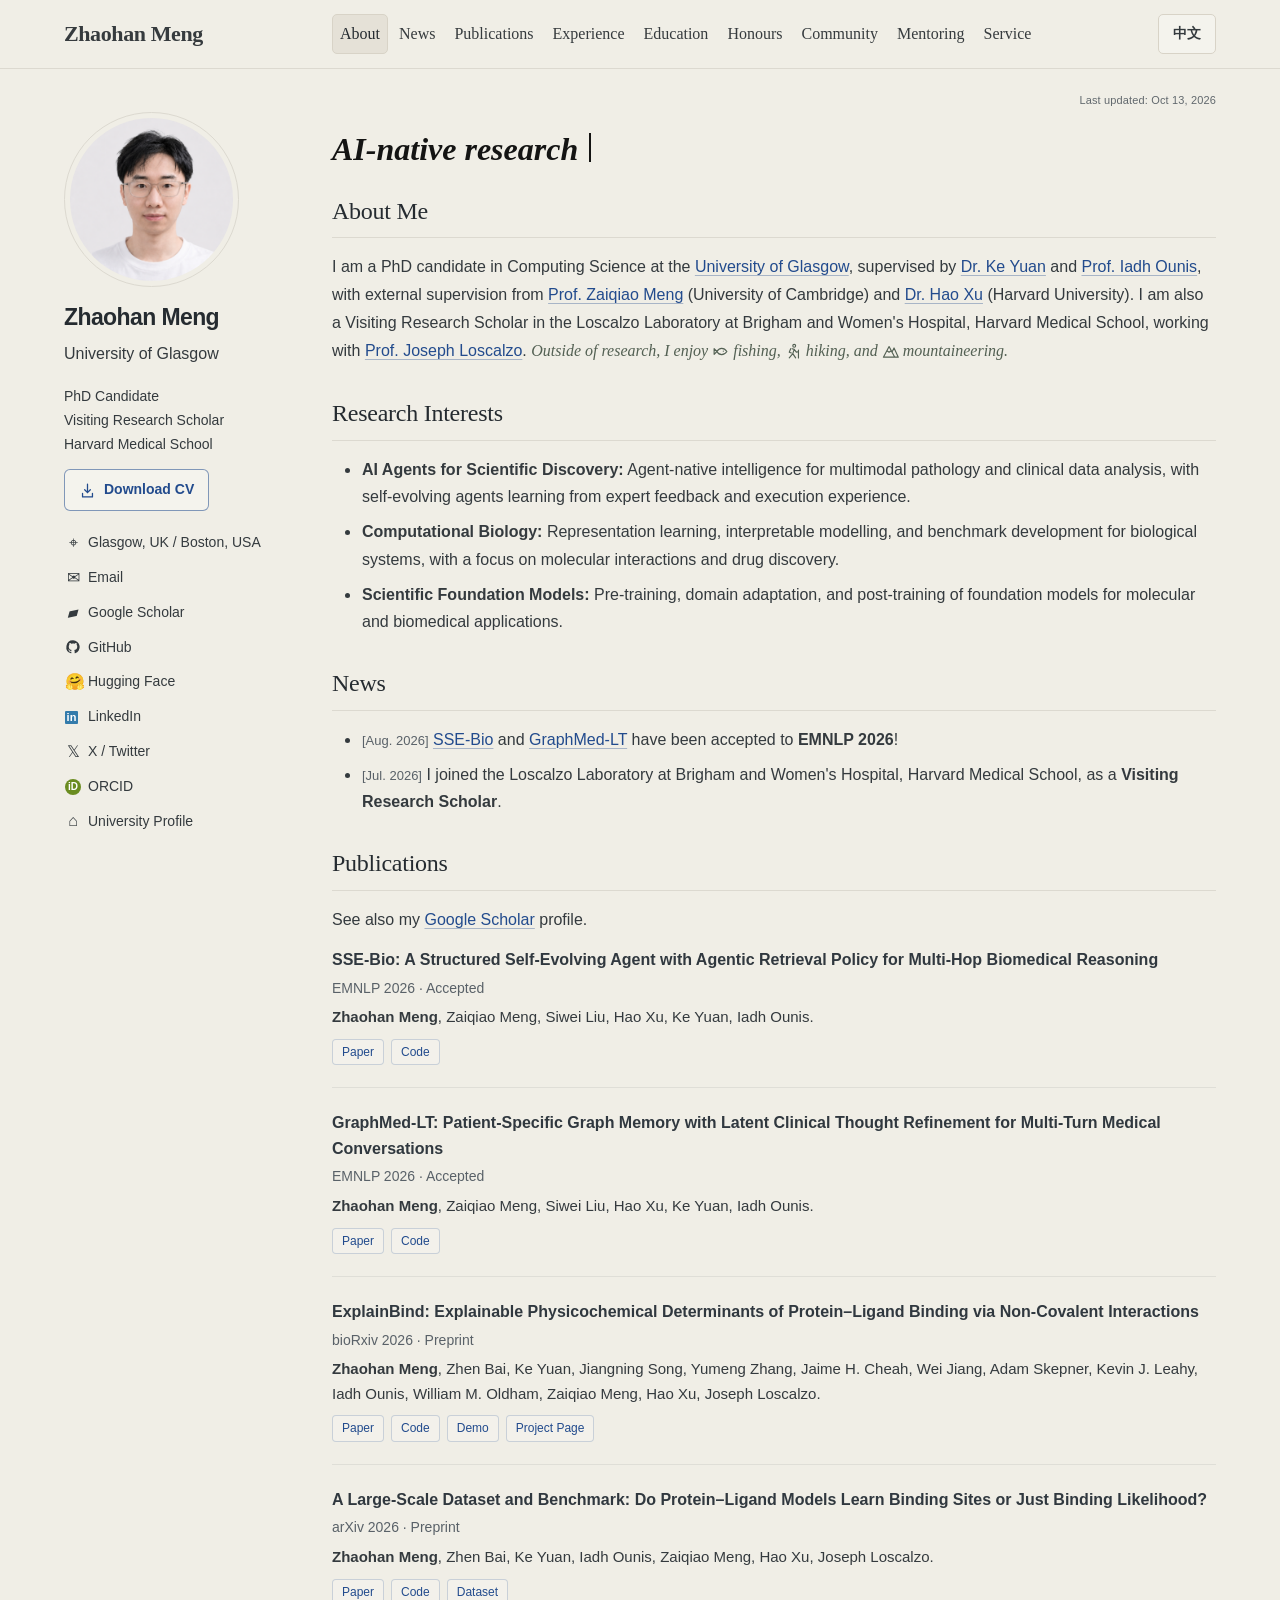
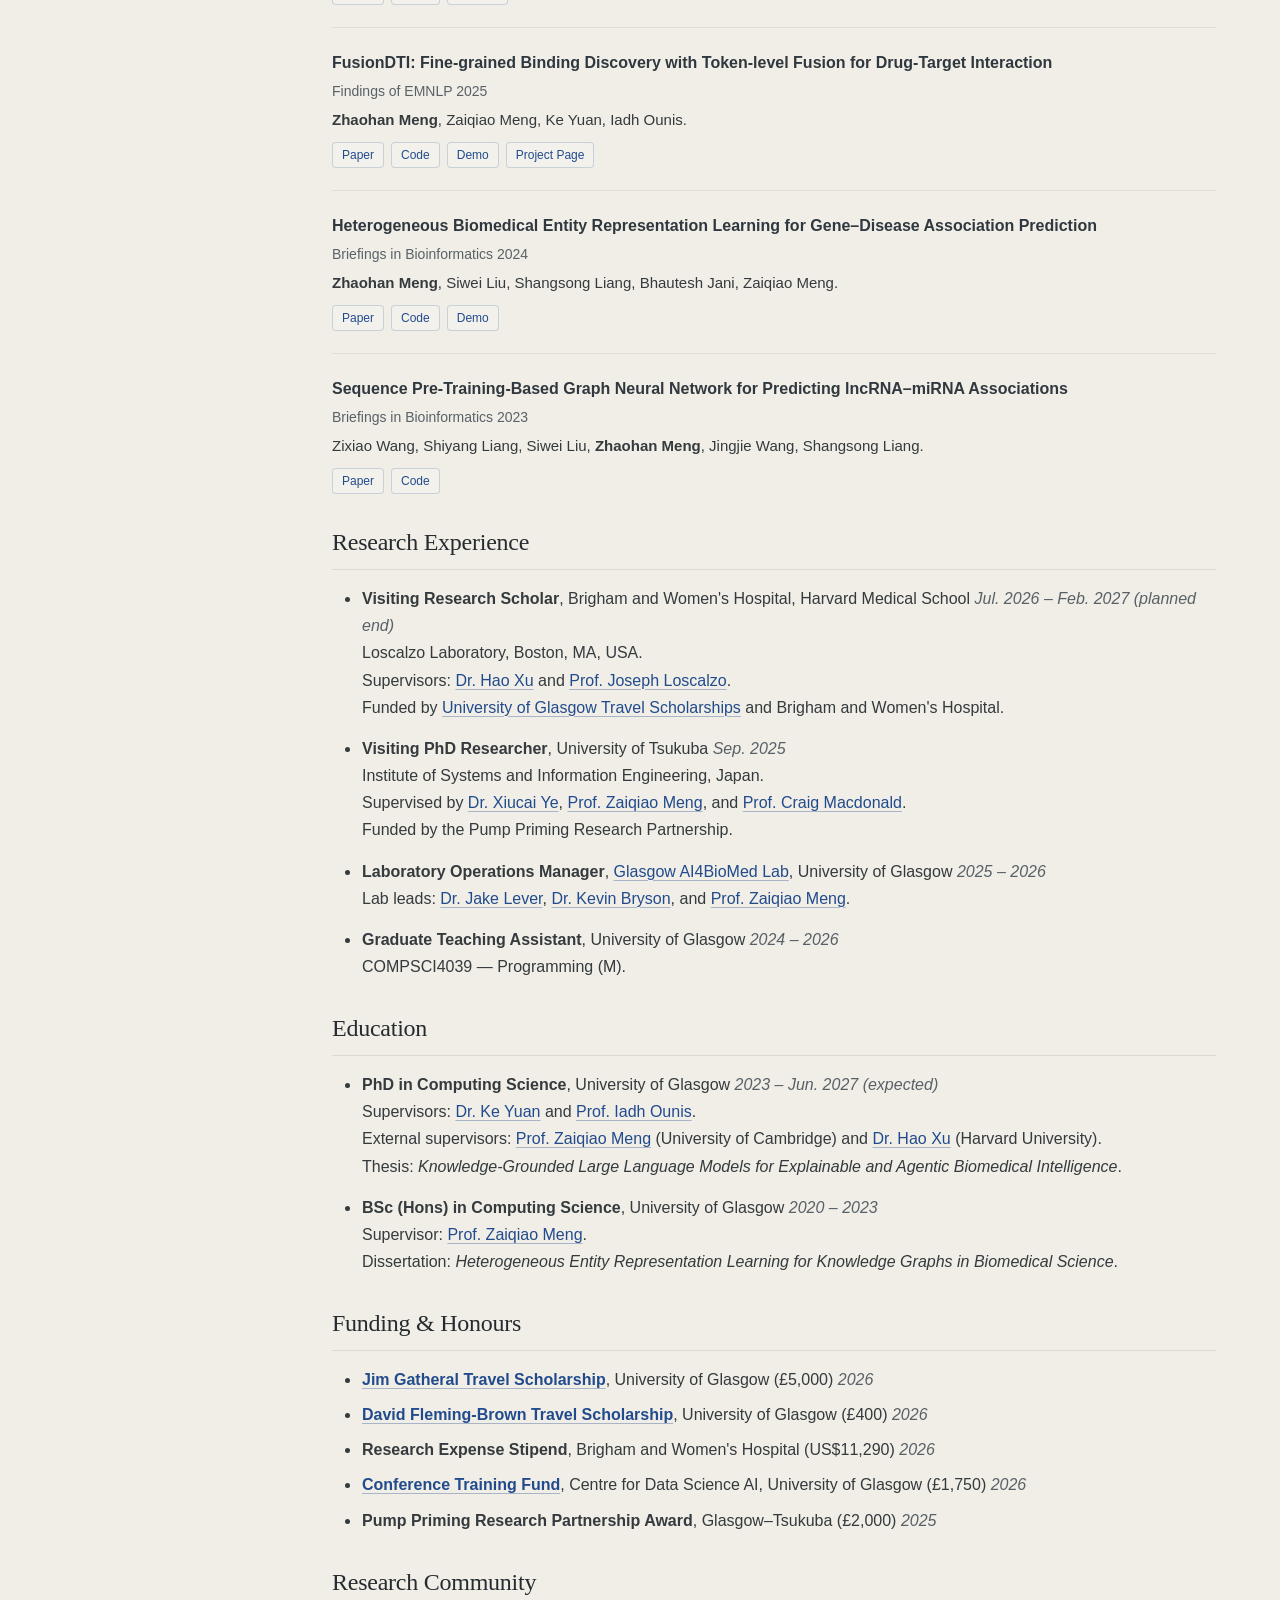
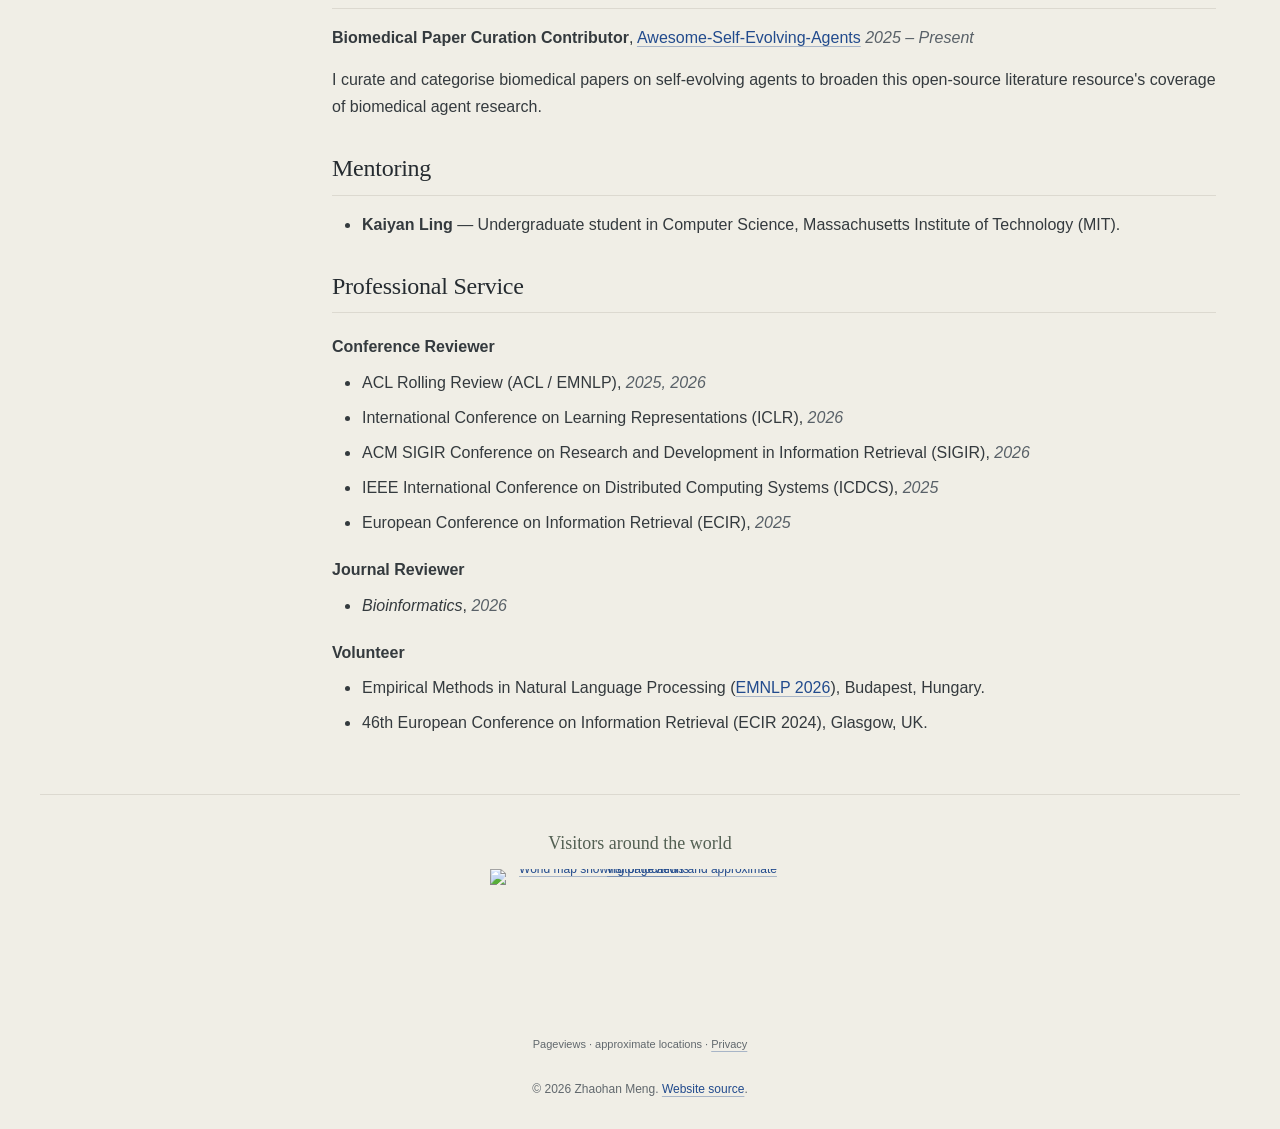
==== commit 14326b58: "Simplify the visiting research collaboration sentence" ====
--- a/docs/index.html
+++ b/docs/index.html
@@ -65,7 +65,7 @@
       <div id="localized-content" data-i18n="content">
       <section id="about-me">
   <h2>About Me</h2>
-  <p>I am a PhD candidate in Computing Science at the <a href="https://www.gla.ac.uk/pgrs/zhaohanmeng/">University of Glasgow</a>, supervised by <a href="https://www.crukscotlandinstitute.ac.uk/research/research-groups/ai-for-cancer-research/">Dr. Ke Yuan</a> and <a href="https://www.linkedin.com/in/iadhounis/">Prof. Iadh Ounis</a>, with external supervision from <a href="https://mengzaiqiao.howone.app">Prof. Zaiqiao Meng</a> (University of Cambridge) and <a href="https://www.linkedin.com/in/hao-xu-62bb11169/">Dr. Hao Xu</a> (Harvard University). I am also a Visiting Research Scholar in the Loscalzo Laboratory at Brigham and Women's Hospital, Harvard Medical School, working with Dr. Xu and <a href="https://ogephd.hms.harvard.edu/people/joseph-loscalzo">Prof. Joseph Loscalzo</a>. <span class="personal-note">Outside of research, I enjoy <span class="hobby"><svg viewBox="0 0 24 24" aria-hidden="true" focusable="false"><path d="M7 12c3-6 10-6 14 0-4 6-11 6-14 0Zm0 0L3 8v8l4-4Z"/><circle cx="16" cy="11.5" r=".8" fill="currentColor" stroke="none"/></svg>fishing</span>, <span class="hobby"><svg viewBox="0 0 24 24" aria-hidden="true" focusable="false"><circle cx="13" cy="4" r="2"/><path d="m10 8 3 1 3 4 3-1M13 9l-2 6 4 6M11 15l-5 6M8 8 6 13l3 1M19 10v11"/></svg>hiking</span>, and <span class="hobby"><svg viewBox="0 0 24 24" aria-hidden="true" focusable="false"><path d="m2 20 8-15 8 15H2Zm12-7 3-6 6 13h-5M7 11l3 2 3-2"/></svg>mountaineering</span>.</span></p>
+  <p>I am a PhD candidate in Computing Science at the <a href="https://www.gla.ac.uk/pgrs/zhaohanmeng/">University of Glasgow</a>, supervised by <a href="https://www.crukscotlandinstitute.ac.uk/research/research-groups/ai-for-cancer-research/">Dr. Ke Yuan</a> and <a href="https://www.linkedin.com/in/iadhounis/">Prof. Iadh Ounis</a>, with external supervision from <a href="https://mengzaiqiao.howone.app">Prof. Zaiqiao Meng</a> (University of Cambridge) and <a href="https://www.linkedin.com/in/hao-xu-62bb11169/">Dr. Hao Xu</a> (Harvard University). I am also a Visiting Research Scholar in the Loscalzo Laboratory at Brigham and Women's Hospital, Harvard Medical School, working with <a href="https://ogephd.hms.harvard.edu/people/joseph-loscalzo">Prof. Joseph Loscalzo</a>. <span class="personal-note">Outside of research, I enjoy <span class="hobby"><svg viewBox="0 0 24 24" aria-hidden="true" focusable="false"><path d="M7 12c3-6 10-6 14 0-4 6-11 6-14 0Zm0 0L3 8v8l4-4Z"/><circle cx="16" cy="11.5" r=".8" fill="currentColor" stroke="none"/></svg>fishing</span>, <span class="hobby"><svg viewBox="0 0 24 24" aria-hidden="true" focusable="false"><circle cx="13" cy="4" r="2"/><path d="m10 8 3 1 3 4 3-1M13 9l-2 6 4 6M11 15l-5 6M8 8 6 13l3 1M19 10v11"/></svg>hiking</span>, and <span class="hobby"><svg viewBox="0 0 24 24" aria-hidden="true" focusable="false"><path d="m2 20 8-15 8 15H2Zm12-7 3-6 6 13h-5M7 11l3 2 3-2"/></svg>mountaineering</span>.</span></p>
 </section>
 
 <section id="research-interests">
@@ -226,6 +226,6 @@
     </figure>
     <p>© 2026 Zhaohan Meng. <a data-i18n="source" href="https://github.com/ZhaohanM/zhaohanm.github.io">Website source</a>.</p>
   </footer>
-  <script id="translations" type="application/json">{"page.title": "Zhaohan Meng - 个人主页", "page.description": "Zhaohan Meng，格拉斯哥大学计算机科学博士生、哈佛医学院访问研究学者。研究方向包括科学智能体、科学基础模型与计算生物学。", "page.summary": "科学智能体、科学基础模型与计算生物学。", "skip": "跳转到正文", "navigation": "主导航", "nav.about": "关于我", "nav.news": "动态", "nav.publications": "论文", "nav.experience": "经历", "nav.education": "教育", "nav.honors": "荣誉", "nav.community": "社区", "nav.mentoring": "指导", "nav.service": "服务", "profile": "个人信息", "affiliation": "格拉斯哥大学", "position": "计算机科学博士生\u003cbr>哈佛医学院\u003cbr>访问研究学者", "cv": "下载简历", "location": "英国格拉斯哥 / 美国波士顿", "email": "电子邮箱", "scholar": "谷歌学术", "university-profile": "学校个人主页", "updated": "最近更新：\u003ctime datetime=\"2026-10-13\">2026 年 10 月 13 日\u003c/time>", "tagline": "面向科学发现的 AI 原生研究。", "visitors": "来自世界各地的访客", "visitors-link": "在 MapMyVisitors 查看浏览次数与访客大致位置", "visitors-image": "展示浏览次数和访客大致位置的世界地图", "visitors-note": "浏览次数 · 大致位置 · \u003ca href=\"https://mapmyvisitors.com/b/policy\">隐私政策\u003c/a>", "source": "网站源码", "content": "\u003csection id=\"about-me\">\n  \u003ch2>关于我\u003c/h2>\n  \u003cp>我是\u003ca href=\"https://www.gla.ac.uk/pgrs/zhaohanmeng/\">格拉斯哥大学\u003c/a>计算机科学博士研究生，导师为 \u003ca href=\"https://www.crukscotlandinstitute.ac.uk/research/research-groups/ai-for-cancer-research/\">Ke Yuan 博士\u003c/a>和 \u003ca href=\"https://www.linkedin.com/in/iadhounis/\">Iadh Ounis 教授\u003c/a>，校外导师为剑桥大学的 \u003ca href=\"https://mengzaiqiao.howone.app\">Zaiqiao Meng 教授\u003c/a>和哈佛大学的 \u003ca href=\"https://www.linkedin.com/in/hao-xu-62bb11169/\">Hao Xu 博士\u003c/a>。同时，我在哈佛医学院布莱根妇女医院的 Loscalzo 实验室担任访问学者，与 Hao Xu 博士和 \u003ca href=\"https://ogephd.hms.harvard.edu/people/joseph-loscalzo\">Joseph Loscalzo 教授\u003c/a>合作开展研究。\u003cspan class=\"personal-note\">科研之外，我喜欢\u003cspan class=\"hobby\">\u003csvg viewBox=\"0 0 24 24\" aria-hidden=\"true\" focusable=\"false\">\u003cpath d=\"M7 12c3-6 10-6 14 0-4 6-11 6-14 0Zm0 0L3 8v8l4-4Z\"/>\u003ccircle cx=\"16\" cy=\"11.5\" r=\".8\" fill=\"currentColor\" stroke=\"none\"/>\u003c/svg>钓鱼\u003c/span>、\u003cspan class=\"hobby\">\u003csvg viewBox=\"0 0 24 24\" aria-hidden=\"true\" focusable=\"false\">\u003ccircle cx=\"13\" cy=\"4\" r=\"2\"/>\u003cpath d=\"m10 8 3 1 3 4 3-1M13 9l-2 6 4 6M11 15l-5 6M8 8 6 13l3 1M19 10v11\"/>\u003c/svg>徒步\u003c/span>和\u003cspan class=\"hobby\">\u003csvg viewBox=\"0 0 24 24\" aria-hidden=\"true\" focusable=\"false\">\u003cpath d=\"m2 20 8-15 8 15H2Zm12-7 3-6 6 13h-5M7 11l3 2 3-2\"/>\u003c/svg>登山\u003c/span>。\u003c/span>\u003c/p>\n\u003c/section>\n\n\u003csection id=\"research-interests\">\n  \u003ch2>研究方向\u003c/h2>\n  \u003cul>\n    \u003cli>\u003cstrong>面向科学发现的 AI 智能体：\u003c/strong>围绕多模态病理与临床数据分析，研究以智能体为核心的智能系统，构建能够从专家反馈和执行经验中学习的自演化智能体。\u003c/li>\n    \u003cli>\u003cstrong>计算生物学：\u003c/strong>研究生物系统的表征学习、可解释建模与评测基准，重点关注分子相互作用和药物发现。\u003c/li>\n    \u003cli>\u003cstrong>科学基础模型：\u003c/strong>研究面向分子与生物医学应用的基础模型预训练、领域适应与后训练。\u003c/li>\n  \u003c/ul>\n\u003c/section>\n\n\u003csection id=\"news\">\n  \u003ch2>最新动态\u003c/h2>\n  \u003cul class=\"news-list\">\n    \u003cli>\u003cspan class=\"date\">[2026 年 8 月]\u003c/span> \u003ca href=\"https://arxiv.org/abs/2608.22132\">SSE-Bio\u003c/a> 和 \u003ca href=\"https://arxiv.org/abs/2510.03536\">GraphMed-LT\u003c/a> 已被 \u003cstrong>EMNLP 2026\u003c/strong> 录用！\u003c/li>\n    \u003cli>\u003cspan class=\"date\">[2026 年 7 月]\u003c/span> 我加入哈佛医学院布莱根妇女医院的 Loscalzo 实验室，担任\u003cstrong>访问学者\u003c/strong>。\u003c/li>\n  \u003c/ul>\n\u003c/section>\n\n\u003csection id=\"publications\">\n  \u003ch2>学术论文\u003c/h2>\n  \u003cp class=\"section-intro\">更多信息请参阅我的 \u003ca href=\"https://scholar.google.com/citations?hl=en&amp;user=gM9yaCkAAAAJ\">Google 学术\u003c/a>主页。\u003c/p>\n\n  \u003carticle class=\"publication\">\n    \u003cp class=\"publication-title\">\u003cb lang=\"en\">SSE-Bio: A Structured Self-Evolving Agent with Agentic Retrieval Policy for Multi-Hop Biomedical Reasoning\u003c/b> \u003cspan class=\"venue\">EMNLP 2026 · 已录用\u003c/span>\u003c/p>\n    \u003cp class=\"authors\" lang=\"en\">\u003cstrong>Zhaohan Meng\u003c/strong>, Zaiqiao Meng, Siwei Liu, Hao Xu, Ke Yuan, Iadh Ounis.\u003c/p>\n    \u003cp class=\"paper-links\">\u003ca href=\"https://arxiv.org/abs/2608.22132\">论文\u003c/a> \u003ca href=\"https://github.com/ZhaohanM/SSE-Bio\">代码\u003c/a>\u003c/p>\n  \u003c/article>\n\n  \u003carticle class=\"publication\">\n    \u003cp class=\"publication-title\">\u003cb lang=\"en\">GraphMed-LT: Patient-Specific Graph Memory with Latent Clinical Thought Refinement for Multi-Turn Medical Conversations\u003c/b> \u003cspan class=\"venue\">EMNLP 2026 · 已录用\u003c/span>\u003c/p>\n    \u003cp class=\"authors\" lang=\"en\">\u003cstrong>Zhaohan Meng\u003c/strong>, Zaiqiao Meng, Siwei Liu, Hao Xu, Ke Yuan, Iadh Ounis.\u003c/p>\n    \u003cp class=\"paper-links\">\u003ca href=\"https://arxiv.org/abs/2510.03536\">论文\u003c/a> \u003ca href=\"https://github.com/ZhaohanM/GraphMed-LT\">代码\u003c/a>\u003c/p>\n  \u003c/article>\n\n  \u003carticle class=\"publication\">\n    \u003cp class=\"publication-title\">\u003cb lang=\"en\">ExplainBind: Explainable Physicochemical Determinants of Protein–Ligand Binding via Non-Covalent Interactions\u003c/b> \u003cspan class=\"venue\">bioRxiv 2026 · 预印本\u003c/span>\u003c/p>\n    \u003cp class=\"authors\" lang=\"en\">\u003cstrong>Zhaohan Meng\u003c/strong>, Zhen Bai, Ke Yuan, Jiangning Song, Yumeng Zhang, Jaime H. Cheah, Wei Jiang, Adam Skepner, Kevin J. Leahy, Iadh Ounis, William M. Oldham, Zaiqiao Meng, Hao Xu, Joseph Loscalzo.\u003c/p>\n    \u003cp class=\"paper-links\">\u003ca href=\"https://www.biorxiv.org/content/10.64898/2026.03.03.707476v3\">论文\u003c/a> \u003ca href=\"https://github.com/ZhaohanM/ExplainBind\">代码\u003c/a> \u003ca href=\"https://huggingface.co/spaces/Zhaohan-Meng/ExplainBind\">在线演示\u003c/a> \u003ca href=\"https://zhaohanm.github.io/ExplainBind/\">项目主页\u003c/a>\u003c/p>\n  \u003c/article>\n\n  \u003carticle class=\"publication\">\n    \u003cp class=\"publication-title\">\u003cb lang=\"en\">A Large-Scale Dataset and Benchmark: Do Protein–Ligand Models Learn Binding Sites or Just Binding Likelihood?\u003c/b> \u003cspan class=\"venue\">arXiv 2026 · 预印本\u003c/span>\u003c/p>\n    \u003cp class=\"authors\" lang=\"en\">\u003cstrong>Zhaohan Meng\u003c/strong>, Zhen Bai, Ke Yuan, Iadh Ounis, Zaiqiao Meng, Hao Xu, Joseph Loscalzo.\u003c/p>\n    \u003cp class=\"paper-links\">\u003ca href=\"https://arxiv.org/abs/2605.24045\">论文\u003c/a> \u003ca href=\"https://github.com/ZhaohanM/InteractBind\">代码\u003c/a> \u003ca href=\"https://huggingface.co/datasets/Zhaohan-Meng/InteractBind\">数据集\u003c/a>\u003c/p>\n  \u003c/article>\n\n  \u003carticle class=\"publication\">\n    \u003cp class=\"publication-title\">\u003cb lang=\"en\">FusionDTI: Fine-grained Binding Discovery with Token-level Fusion for Drug-Target Interaction\u003c/b> \u003cspan class=\"venue\" lang=\"en\">Findings of EMNLP 2025\u003c/span>\u003c/p>\n    \u003cp class=\"authors\" lang=\"en\">\u003cstrong>Zhaohan Meng\u003c/strong>, Zaiqiao Meng, Ke Yuan, Iadh Ounis.\u003c/p>\n    \u003cp class=\"paper-links\">\u003ca href=\"https://aclanthology.org/2025.findings-emnlp.237/\">论文\u003c/a> \u003ca href=\"https://github.com/ZhaohanM/FusionDTI\">代码\u003c/a> \u003ca href=\"https://huggingface.co/spaces/Zhaohan-Meng/FusionDTI\">在线演示\u003c/a> \u003ca href=\"https://zhaohanm.github.io/FusionDTI/\">项目主页\u003c/a>\u003c/p>\n  \u003c/article>\n\n  \u003carticle class=\"publication\">\n    \u003cp class=\"publication-title\">\u003cb lang=\"en\">Heterogeneous Biomedical Entity Representation Learning for Gene–Disease Association Prediction\u003c/b> \u003cspan class=\"venue\" lang=\"en\">Briefings in Bioinformatics 2024\u003c/span>\u003c/p>\n    \u003cp class=\"authors\" lang=\"en\">\u003cstrong>Zhaohan Meng\u003c/strong>, Siwei Liu, Shangsong Liang, Bhautesh Jani, Zaiqiao Meng.\u003c/p>\n    \u003cp class=\"paper-links\">\u003ca href=\"https://academic.oup.com/bib/article/25/5/bbae380/7735275\">论文\u003c/a> \u003ca href=\"https://github.com/ZhaohanM/FusionGDA\">代码\u003c/a> \u003ca href=\"https://huggingface.co/spaces/Zhaohan-Meng/FusionGDA\">在线演示\u003c/a>\u003c/p>\n  \u003c/article>\n\n  \u003carticle class=\"publication\">\n    \u003cp class=\"publication-title\">\u003cb lang=\"en\">Sequence Pre-Training-Based Graph Neural Network for Predicting lncRNA–miRNA Associations\u003c/b> \u003cspan class=\"venue\" lang=\"en\">Briefings in Bioinformatics 2023\u003c/span>\u003c/p>\n    \u003cp class=\"authors\" lang=\"en\">Zixiao Wang, Shiyang Liang, Siwei Liu, \u003cstrong>Zhaohan Meng\u003c/strong>, Jingjie Wang, Shangsong Liang.\u003c/p>\n    \u003cp class=\"paper-links\">\u003ca href=\"https://academic.oup.com/bib/article/24/5/bbad317/7256790\">论文\u003c/a> \u003ca href=\"https://github.com/zixwang/SPGNN\">代码\u003c/a>\u003c/p>\n  \u003c/article>\n\u003c/section>\n\n\u003csection id=\"research-experience\">\n  \u003ch2>科研经历\u003c/h2>\n  \u003cul class=\"experience-list\">\n    \u003cli>\n      \u003cstrong>访问学者\u003c/strong>，哈佛医学院布莱根妇女医院 \u003cspan class=\"date\">2026 年 7 月 – 2027 年 2 月（计划结束）\u003c/span>\n      \u003cp>Loscalzo 实验室，美国马萨诸塞州波士顿。\u003cbr>导师：\u003ca href=\"https://www.linkedin.com/in/hao-xu-62bb11169/\">Hao Xu 博士\u003c/a>和 \u003ca href=\"https://ogephd.hms.harvard.edu/people/joseph-loscalzo\">Joseph Loscalzo 教授\u003c/a>。\u003cbr>由\u003ca href=\"https://www.gla.ac.uk/research/ourresearchenvironment/prs/postgraduatetravelscholarships\">格拉斯哥大学差旅奖学金\u003c/a>及布莱根妇女医院资助。\u003c/p>\n    \u003c/li>\n    \u003cli>\n      \u003cstrong>访问博士研究生\u003c/strong>，筑波大学 \u003cspan class=\"date\">2025 年 9 月\u003c/span>\n      \u003cp>系统与信息工程研究院，日本。\u003cbr>导师：\u003ca href=\"https://trios.tsukuba.ac.jp/en/researcher/0000004106\">Xiucai Ye 博士\u003c/a>、\u003ca href=\"https://mengzaiqiao.howone.app\">Zaiqiao Meng 教授\u003c/a>及 \u003ca href=\"https://www.dcs.gla.ac.uk/~craigm/\">Craig Macdonald 教授\u003c/a>。\u003cbr>由 Pump Priming 科研合作计划资助。\u003c/p>\n    \u003c/li>\n    \u003cli>\n      \u003cstrong>实验室运营负责人\u003c/strong>，格拉斯哥大学 \u003ca href=\"https://ai4biomed.org\">Glasgow AI4BioMed 实验室\u003c/a> \u003cspan class=\"date\">2025 – 2026 年\u003c/span>\n      \u003cp>实验室负责人：\u003ca href=\"https://www.gla.ac.uk/schools/computing/staff/jakelever/\">Jake Lever 博士\u003c/a>、\u003ca href=\"https://www.gla.ac.uk/schools/computing/staff/kevinbryson/\">Kevin Bryson 博士\u003c/a>及 \u003ca href=\"https://mengzaiqiao.howone.app\">Zaiqiao Meng 教授\u003c/a>。\u003c/p>\n    \u003c/li>\n    \u003cli>\n      \u003cstrong>研究生助教\u003c/strong>，格拉斯哥大学 \u003cspan class=\"date\">2024 – 2026 年\u003c/span>\n      \u003cp>COMPSCI4039 — 程序设计（M）。\u003c/p>\n    \u003c/li>\n  \u003c/ul>\n\u003c/section>\n\n\u003csection id=\"education\">\n  \u003ch2>教育背景\u003c/h2>\n  \u003cul class=\"experience-list\">\n    \u003cli>\n      \u003cstrong>计算机科学博士\u003c/strong>，格拉斯哥大学 \u003cspan class=\"date\">2023 年 – 2027 年 6 月（预计）\u003c/span>\n      \u003cp>导师：\u003ca href=\"https://www.crukscotlandinstitute.ac.uk/research/research-groups/ai-for-cancer-research/\">Ke Yuan 博士\u003c/a>和 \u003ca href=\"https://www.linkedin.com/in/iadhounis/\">Iadh Ounis 教授\u003c/a>。\u003cbr>校外导师：剑桥大学的 \u003ca href=\"https://mengzaiqiao.howone.app\">Zaiqiao Meng 教授\u003c/a>和哈佛大学的 \u003ca href=\"https://www.linkedin.com/in/hao-xu-62bb11169/\">Hao Xu 博士\u003c/a>。\u003cbr>博士论文：\u003cem lang=\"en\">Knowledge-Grounded Large Language Models for Explainable and Agentic Biomedical Intelligence\u003c/em>。\u003c/p>\n    \u003c/li>\n    \u003cli>\n      \u003cstrong>计算机科学荣誉理学学士\u003c/strong>，格拉斯哥大学 \u003cspan class=\"date\">2020 – 2023 年\u003c/span>\n      \u003cp>导师：\u003ca href=\"https://mengzaiqiao.howone.app\">Zaiqiao Meng 教授\u003c/a>。\u003cbr>毕业论文：\u003cem lang=\"en\">Heterogeneous Entity Representation Learning for Knowledge Graphs in Biomedical Science\u003c/em>。\u003c/p>\n    \u003c/li>\n  \u003c/ul>\n\u003c/section>\n\n\u003csection id=\"honors\">\n  \u003ch2>资助与荣誉\u003c/h2>\n  \u003cul>\n    \u003cli>\u003cstrong>\u003ca href=\"https://www.gla.ac.uk/research/ourresearchenvironment/prs/postgraduatetravelscholarships\">Jim Gatheral 差旅奖学金\u003c/a>\u003c/strong>，格拉斯哥大学（£5,000）\u003cspan class=\"date\">2026 年\u003c/span>\u003c/li>\n    \u003cli>\u003cstrong>\u003ca href=\"https://www.gla.ac.uk/research/ourresearchenvironment/prs/postgraduatetravelscholarships\">David Fleming-Brown 差旅奖学金\u003c/a>\u003c/strong>，格拉斯哥大学（£400）\u003cspan class=\"date\">2026 年\u003c/span>\u003c/li>\n    \u003cli>\u003cstrong>科研经费补助\u003c/strong>，布莱根妇女医院（US$11,290）\u003cspan class=\"date\">2026 年\u003c/span>\u003c/li>\n    \u003cli>\u003cstrong>\u003ca href=\"https://www.gla.ac.uk/research/az/datascience/opportunitiesandfunding/\">会议培训基金\u003c/a>\u003c/strong>，格拉斯哥大学数据科学与人工智能中心（£1,750）\u003cspan class=\"date\">2026 年\u003c/span>\u003c/li>\n    \u003cli>\u003cstrong>Pump Priming 科研合作奖\u003c/strong>，格拉斯哥大学–筑波大学（£2,000）\u003cspan class=\"date\">2025 年\u003c/span>\u003c/li>\n  \u003c/ul>\n\u003c/section>\n\n\u003csection id=\"community\">\n  \u003ch2>学术社区贡献\u003c/h2>\n  \u003cp>\u003cstrong>生物医学文献整理贡献者\u003c/strong>，\u003ca href=\"https://github.com/ANative-Lab/Awesome-Self-Evolving-Agents\">Awesome-Self-Evolving-Agents\u003c/a> \u003cspan class=\"date\">2025 年至今\u003c/span>\u003c/p>\n  \u003cp>我负责收集和分类自演化智能体领域的生物医学论文，扩充这一开源文献资源对生物医学智能体研究的覆盖。\u003c/p>\n\u003c/section>\n\n\u003csection id=\"mentoring\">\n  \u003ch2>学生指导\u003c/h2>\n  \u003cul>\n    \u003cli>\u003cstrong>Kaiyan Ling\u003c/strong> — 麻省理工学院（MIT）计算机科学本科生。\u003c/li>\n  \u003c/ul>\n\u003c/section>\n\n\u003csection id=\"service\">\n  \u003ch2>学术服务\u003c/h2>\n  \u003ch3>会议审稿\u003c/h3>\n  \u003cul>\n    \u003cli>ACL Rolling Review（ACL / EMNLP），\u003cspan class=\"date\">2025、2026 年\u003c/span>\u003c/li>\n    \u003cli>国际学习表征会议（ICLR），\u003cspan class=\"date\">2026 年\u003c/span>\u003c/li>\n    \u003cli>ACM 国际信息检索研究与发展会议（SIGIR），\u003cspan class=\"date\">2026 年\u003c/span>\u003c/li>\n    \u003cli>IEEE 国际分布式计算系统会议（ICDCS），\u003cspan class=\"date\">2025 年\u003c/span>\u003c/li>\n    \u003cli>欧洲信息检索会议（ECIR），\u003cspan class=\"date\">2025 年\u003c/span>\u003c/li>\n  \u003c/ul>\n  \u003ch3>期刊审稿\u003c/h3>\n  \u003cul>\n    \u003cli>\u003cem lang=\"en\">Bioinformatics\u003c/em>，\u003cspan class=\"date\">2026 年\u003c/span>\u003c/li>\n  \u003c/ul>\n  \u003ch3>志愿服务\u003c/h3>\n  \u003cul>\n    \u003cli>自然语言处理实证方法会议（\u003ca href=\"https://2026.emnlp.org/\">EMNLP 2026\u003c/a>），匈牙利布达佩斯。\u003c/li>\n    \u003cli>第 46 届欧洲信息检索会议（ECIR 2024），英国格拉斯哥。\u003c/li>\n  \u003c/ul>\n\u003c/section>\n"}</script>
+  <script id="translations" type="application/json">{"page.title": "Zhaohan Meng - 个人主页", "page.description": "Zhaohan Meng，格拉斯哥大学计算机科学博士生、哈佛医学院访问研究学者。研究方向包括科学智能体、科学基础模型与计算生物学。", "page.summary": "科学智能体、科学基础模型与计算生物学。", "skip": "跳转到正文", "navigation": "主导航", "nav.about": "关于我", "nav.news": "动态", "nav.publications": "论文", "nav.experience": "经历", "nav.education": "教育", "nav.honors": "荣誉", "nav.community": "社区", "nav.mentoring": "指导", "nav.service": "服务", "profile": "个人信息", "affiliation": "格拉斯哥大学", "position": "计算机科学博士生\u003cbr>哈佛医学院\u003cbr>访问研究学者", "cv": "下载简历", "location": "英国格拉斯哥 / 美国波士顿", "email": "电子邮箱", "scholar": "谷歌学术", "university-profile": "学校个人主页", "updated": "最近更新：\u003ctime datetime=\"2026-10-13\">2026 年 10 月 13 日\u003c/time>", "tagline": "面向科学发现的 AI 原生研究。", "visitors": "来自世界各地的访客", "visitors-link": "在 MapMyVisitors 查看浏览次数与访客大致位置", "visitors-image": "展示浏览次数和访客大致位置的世界地图", "visitors-note": "浏览次数 · 大致位置 · \u003ca href=\"https://mapmyvisitors.com/b/policy\">隐私政策\u003c/a>", "source": "网站源码", "content": "\u003csection id=\"about-me\">\n  \u003ch2>关于我\u003c/h2>\n  \u003cp>我是\u003ca href=\"https://www.gla.ac.uk/pgrs/zhaohanmeng/\">格拉斯哥大学\u003c/a>计算机科学博士研究生，导师为 \u003ca href=\"https://www.crukscotlandinstitute.ac.uk/research/research-groups/ai-for-cancer-research/\">Ke Yuan 博士\u003c/a>和 \u003ca href=\"https://www.linkedin.com/in/iadhounis/\">Iadh Ounis 教授\u003c/a>，校外导师为剑桥大学的 \u003ca href=\"https://mengzaiqiao.howone.app\">Zaiqiao Meng 教授\u003c/a>和哈佛大学的 \u003ca href=\"https://www.linkedin.com/in/hao-xu-62bb11169/\">Hao Xu 博士\u003c/a>。同时，我在哈佛医学院布莱根妇女医院的 Loscalzo 实验室担任访问学者，与 \u003ca href=\"https://ogephd.hms.harvard.edu/people/joseph-loscalzo\">Joseph Loscalzo 教授\u003c/a>合作开展研究。\u003cspan class=\"personal-note\">科研之外，我喜欢\u003cspan class=\"hobby\">\u003csvg viewBox=\"0 0 24 24\" aria-hidden=\"true\" focusable=\"false\">\u003cpath d=\"M7 12c3-6 10-6 14 0-4 6-11 6-14 0Zm0 0L3 8v8l4-4Z\"/>\u003ccircle cx=\"16\" cy=\"11.5\" r=\".8\" fill=\"currentColor\" stroke=\"none\"/>\u003c/svg>钓鱼\u003c/span>、\u003cspan class=\"hobby\">\u003csvg viewBox=\"0 0 24 24\" aria-hidden=\"true\" focusable=\"false\">\u003ccircle cx=\"13\" cy=\"4\" r=\"2\"/>\u003cpath d=\"m10 8 3 1 3 4 3-1M13 9l-2 6 4 6M11 15l-5 6M8 8 6 13l3 1M19 10v11\"/>\u003c/svg>徒步\u003c/span>和\u003cspan class=\"hobby\">\u003csvg viewBox=\"0 0 24 24\" aria-hidden=\"true\" focusable=\"false\">\u003cpath d=\"m2 20 8-15 8 15H2Zm12-7 3-6 6 13h-5M7 11l3 2 3-2\"/>\u003c/svg>登山\u003c/span>。\u003c/span>\u003c/p>\n\u003c/section>\n\n\u003csection id=\"research-interests\">\n  \u003ch2>研究方向\u003c/h2>\n  \u003cul>\n    \u003cli>\u003cstrong>面向科学发现的 AI 智能体：\u003c/strong>围绕多模态病理与临床数据分析，研究以智能体为核心的智能系统，构建能够从专家反馈和执行经验中学习的自演化智能体。\u003c/li>\n    \u003cli>\u003cstrong>计算生物学：\u003c/strong>研究生物系统的表征学习、可解释建模与评测基准，重点关注分子相互作用和药物发现。\u003c/li>\n    \u003cli>\u003cstrong>科学基础模型：\u003c/strong>研究面向分子与生物医学应用的基础模型预训练、领域适应与后训练。\u003c/li>\n  \u003c/ul>\n\u003c/section>\n\n\u003csection id=\"news\">\n  \u003ch2>最新动态\u003c/h2>\n  \u003cul class=\"news-list\">\n    \u003cli>\u003cspan class=\"date\">[2026 年 8 月]\u003c/span> \u003ca href=\"https://arxiv.org/abs/2608.22132\">SSE-Bio\u003c/a> 和 \u003ca href=\"https://arxiv.org/abs/2510.03536\">GraphMed-LT\u003c/a> 已被 \u003cstrong>EMNLP 2026\u003c/strong> 录用！\u003c/li>\n    \u003cli>\u003cspan class=\"date\">[2026 年 7 月]\u003c/span> 我加入哈佛医学院布莱根妇女医院的 Loscalzo 实验室，担任\u003cstrong>访问学者\u003c/strong>。\u003c/li>\n  \u003c/ul>\n\u003c/section>\n\n\u003csection id=\"publications\">\n  \u003ch2>学术论文\u003c/h2>\n  \u003cp class=\"section-intro\">更多信息请参阅我的 \u003ca href=\"https://scholar.google.com/citations?hl=en&amp;user=gM9yaCkAAAAJ\">Google 学术\u003c/a>主页。\u003c/p>\n\n  \u003carticle class=\"publication\">\n    \u003cp class=\"publication-title\">\u003cb lang=\"en\">SSE-Bio: A Structured Self-Evolving Agent with Agentic Retrieval Policy for Multi-Hop Biomedical Reasoning\u003c/b> \u003cspan class=\"venue\">EMNLP 2026 · 已录用\u003c/span>\u003c/p>\n    \u003cp class=\"authors\" lang=\"en\">\u003cstrong>Zhaohan Meng\u003c/strong>, Zaiqiao Meng, Siwei Liu, Hao Xu, Ke Yuan, Iadh Ounis.\u003c/p>\n    \u003cp class=\"paper-links\">\u003ca href=\"https://arxiv.org/abs/2608.22132\">论文\u003c/a> \u003ca href=\"https://github.com/ZhaohanM/SSE-Bio\">代码\u003c/a>\u003c/p>\n  \u003c/article>\n\n  \u003carticle class=\"publication\">\n    \u003cp class=\"publication-title\">\u003cb lang=\"en\">GraphMed-LT: Patient-Specific Graph Memory with Latent Clinical Thought Refinement for Multi-Turn Medical Conversations\u003c/b> \u003cspan class=\"venue\">EMNLP 2026 · 已录用\u003c/span>\u003c/p>\n    \u003cp class=\"authors\" lang=\"en\">\u003cstrong>Zhaohan Meng\u003c/strong>, Zaiqiao Meng, Siwei Liu, Hao Xu, Ke Yuan, Iadh Ounis.\u003c/p>\n    \u003cp class=\"paper-links\">\u003ca href=\"https://arxiv.org/abs/2510.03536\">论文\u003c/a> \u003ca href=\"https://github.com/ZhaohanM/GraphMed-LT\">代码\u003c/a>\u003c/p>\n  \u003c/article>\n\n  \u003carticle class=\"publication\">\n    \u003cp class=\"publication-title\">\u003cb lang=\"en\">ExplainBind: Explainable Physicochemical Determinants of Protein–Ligand Binding via Non-Covalent Interactions\u003c/b> \u003cspan class=\"venue\">bioRxiv 2026 · 预印本\u003c/span>\u003c/p>\n    \u003cp class=\"authors\" lang=\"en\">\u003cstrong>Zhaohan Meng\u003c/strong>, Zhen Bai, Ke Yuan, Jiangning Song, Yumeng Zhang, Jaime H. Cheah, Wei Jiang, Adam Skepner, Kevin J. Leahy, Iadh Ounis, William M. Oldham, Zaiqiao Meng, Hao Xu, Joseph Loscalzo.\u003c/p>\n    \u003cp class=\"paper-links\">\u003ca href=\"https://www.biorxiv.org/content/10.64898/2026.03.03.707476v3\">论文\u003c/a> \u003ca href=\"https://github.com/ZhaohanM/ExplainBind\">代码\u003c/a> \u003ca href=\"https://huggingface.co/spaces/Zhaohan-Meng/ExplainBind\">在线演示\u003c/a> \u003ca href=\"https://zhaohanm.github.io/ExplainBind/\">项目主页\u003c/a>\u003c/p>\n  \u003c/article>\n\n  \u003carticle class=\"publication\">\n    \u003cp class=\"publication-title\">\u003cb lang=\"en\">A Large-Scale Dataset and Benchmark: Do Protein–Ligand Models Learn Binding Sites or Just Binding Likelihood?\u003c/b> \u003cspan class=\"venue\">arXiv 2026 · 预印本\u003c/span>\u003c/p>\n    \u003cp class=\"authors\" lang=\"en\">\u003cstrong>Zhaohan Meng\u003c/strong>, Zhen Bai, Ke Yuan, Iadh Ounis, Zaiqiao Meng, Hao Xu, Joseph Loscalzo.\u003c/p>\n    \u003cp class=\"paper-links\">\u003ca href=\"https://arxiv.org/abs/2605.24045\">论文\u003c/a> \u003ca href=\"https://github.com/ZhaohanM/InteractBind\">代码\u003c/a> \u003ca href=\"https://huggingface.co/datasets/Zhaohan-Meng/InteractBind\">数据集\u003c/a>\u003c/p>\n  \u003c/article>\n\n  \u003carticle class=\"publication\">\n    \u003cp class=\"publication-title\">\u003cb lang=\"en\">FusionDTI: Fine-grained Binding Discovery with Token-level Fusion for Drug-Target Interaction\u003c/b> \u003cspan class=\"venue\" lang=\"en\">Findings of EMNLP 2025\u003c/span>\u003c/p>\n    \u003cp class=\"authors\" lang=\"en\">\u003cstrong>Zhaohan Meng\u003c/strong>, Zaiqiao Meng, Ke Yuan, Iadh Ounis.\u003c/p>\n    \u003cp class=\"paper-links\">\u003ca href=\"https://aclanthology.org/2025.findings-emnlp.237/\">论文\u003c/a> \u003ca href=\"https://github.com/ZhaohanM/FusionDTI\">代码\u003c/a> \u003ca href=\"https://huggingface.co/spaces/Zhaohan-Meng/FusionDTI\">在线演示\u003c/a> \u003ca href=\"https://zhaohanm.github.io/FusionDTI/\">项目主页\u003c/a>\u003c/p>\n  \u003c/article>\n\n  \u003carticle class=\"publication\">\n    \u003cp class=\"publication-title\">\u003cb lang=\"en\">Heterogeneous Biomedical Entity Representation Learning for Gene–Disease Association Prediction\u003c/b> \u003cspan class=\"venue\" lang=\"en\">Briefings in Bioinformatics 2024\u003c/span>\u003c/p>\n    \u003cp class=\"authors\" lang=\"en\">\u003cstrong>Zhaohan Meng\u003c/strong>, Siwei Liu, Shangsong Liang, Bhautesh Jani, Zaiqiao Meng.\u003c/p>\n    \u003cp class=\"paper-links\">\u003ca href=\"https://academic.oup.com/bib/article/25/5/bbae380/7735275\">论文\u003c/a> \u003ca href=\"https://github.com/ZhaohanM/FusionGDA\">代码\u003c/a> \u003ca href=\"https://huggingface.co/spaces/Zhaohan-Meng/FusionGDA\">在线演示\u003c/a>\u003c/p>\n  \u003c/article>\n\n  \u003carticle class=\"publication\">\n    \u003cp class=\"publication-title\">\u003cb lang=\"en\">Sequence Pre-Training-Based Graph Neural Network for Predicting lncRNA–miRNA Associations\u003c/b> \u003cspan class=\"venue\" lang=\"en\">Briefings in Bioinformatics 2023\u003c/span>\u003c/p>\n    \u003cp class=\"authors\" lang=\"en\">Zixiao Wang, Shiyang Liang, Siwei Liu, \u003cstrong>Zhaohan Meng\u003c/strong>, Jingjie Wang, Shangsong Liang.\u003c/p>\n    \u003cp class=\"paper-links\">\u003ca href=\"https://academic.oup.com/bib/article/24/5/bbad317/7256790\">论文\u003c/a> \u003ca href=\"https://github.com/zixwang/SPGNN\">代码\u003c/a>\u003c/p>\n  \u003c/article>\n\u003c/section>\n\n\u003csection id=\"research-experience\">\n  \u003ch2>科研经历\u003c/h2>\n  \u003cul class=\"experience-list\">\n    \u003cli>\n      \u003cstrong>访问学者\u003c/strong>，哈佛医学院布莱根妇女医院 \u003cspan class=\"date\">2026 年 7 月 – 2027 年 2 月（计划结束）\u003c/span>\n      \u003cp>Loscalzo 实验室，美国马萨诸塞州波士顿。\u003cbr>导师：\u003ca href=\"https://www.linkedin.com/in/hao-xu-62bb11169/\">Hao Xu 博士\u003c/a>和 \u003ca href=\"https://ogephd.hms.harvard.edu/people/joseph-loscalzo\">Joseph Loscalzo 教授\u003c/a>。\u003cbr>由\u003ca href=\"https://www.gla.ac.uk/research/ourresearchenvironment/prs/postgraduatetravelscholarships\">格拉斯哥大学差旅奖学金\u003c/a>及布莱根妇女医院资助。\u003c/p>\n    \u003c/li>\n    \u003cli>\n      \u003cstrong>访问博士研究生\u003c/strong>，筑波大学 \u003cspan class=\"date\">2025 年 9 月\u003c/span>\n      \u003cp>系统与信息工程研究院，日本。\u003cbr>导师：\u003ca href=\"https://trios.tsukuba.ac.jp/en/researcher/0000004106\">Xiucai Ye 博士\u003c/a>、\u003ca href=\"https://mengzaiqiao.howone.app\">Zaiqiao Meng 教授\u003c/a>及 \u003ca href=\"https://www.dcs.gla.ac.uk/~craigm/\">Craig Macdonald 教授\u003c/a>。\u003cbr>由 Pump Priming 科研合作计划资助。\u003c/p>\n    \u003c/li>\n    \u003cli>\n      \u003cstrong>实验室运营负责人\u003c/strong>，格拉斯哥大学 \u003ca href=\"https://ai4biomed.org\">Glasgow AI4BioMed 实验室\u003c/a> \u003cspan class=\"date\">2025 – 2026 年\u003c/span>\n      \u003cp>实验室负责人：\u003ca href=\"https://www.gla.ac.uk/schools/computing/staff/jakelever/\">Jake Lever 博士\u003c/a>、\u003ca href=\"https://www.gla.ac.uk/schools/computing/staff/kevinbryson/\">Kevin Bryson 博士\u003c/a>及 \u003ca href=\"https://mengzaiqiao.howone.app\">Zaiqiao Meng 教授\u003c/a>。\u003c/p>\n    \u003c/li>\n    \u003cli>\n      \u003cstrong>研究生助教\u003c/strong>，格拉斯哥大学 \u003cspan class=\"date\">2024 – 2026 年\u003c/span>\n      \u003cp>COMPSCI4039 — 程序设计（M）。\u003c/p>\n    \u003c/li>\n  \u003c/ul>\n\u003c/section>\n\n\u003csection id=\"education\">\n  \u003ch2>教育背景\u003c/h2>\n  \u003cul class=\"experience-list\">\n    \u003cli>\n      \u003cstrong>计算机科学博士\u003c/strong>，格拉斯哥大学 \u003cspan class=\"date\">2023 年 – 2027 年 6 月（预计）\u003c/span>\n      \u003cp>导师：\u003ca href=\"https://www.crukscotlandinstitute.ac.uk/research/research-groups/ai-for-cancer-research/\">Ke Yuan 博士\u003c/a>和 \u003ca href=\"https://www.linkedin.com/in/iadhounis/\">Iadh Ounis 教授\u003c/a>。\u003cbr>校外导师：剑桥大学的 \u003ca href=\"https://mengzaiqiao.howone.app\">Zaiqiao Meng 教授\u003c/a>和哈佛大学的 \u003ca href=\"https://www.linkedin.com/in/hao-xu-62bb11169/\">Hao Xu 博士\u003c/a>。\u003cbr>博士论文：\u003cem lang=\"en\">Knowledge-Grounded Large Language Models for Explainable and Agentic Biomedical Intelligence\u003c/em>。\u003c/p>\n    \u003c/li>\n    \u003cli>\n      \u003cstrong>计算机科学荣誉理学学士\u003c/strong>，格拉斯哥大学 \u003cspan class=\"date\">2020 – 2023 年\u003c/span>\n      \u003cp>导师：\u003ca href=\"https://mengzaiqiao.howone.app\">Zaiqiao Meng 教授\u003c/a>。\u003cbr>毕业论文：\u003cem lang=\"en\">Heterogeneous Entity Representation Learning for Knowledge Graphs in Biomedical Science\u003c/em>。\u003c/p>\n    \u003c/li>\n  \u003c/ul>\n\u003c/section>\n\n\u003csection id=\"honors\">\n  \u003ch2>资助与荣誉\u003c/h2>\n  \u003cul>\n    \u003cli>\u003cstrong>\u003ca href=\"https://www.gla.ac.uk/research/ourresearchenvironment/prs/postgraduatetravelscholarships\">Jim Gatheral 差旅奖学金\u003c/a>\u003c/strong>，格拉斯哥大学（£5,000）\u003cspan class=\"date\">2026 年\u003c/span>\u003c/li>\n    \u003cli>\u003cstrong>\u003ca href=\"https://www.gla.ac.uk/research/ourresearchenvironment/prs/postgraduatetravelscholarships\">David Fleming-Brown 差旅奖学金\u003c/a>\u003c/strong>，格拉斯哥大学（£400）\u003cspan class=\"date\">2026 年\u003c/span>\u003c/li>\n    \u003cli>\u003cstrong>科研经费补助\u003c/strong>，布莱根妇女医院（US$11,290）\u003cspan class=\"date\">2026 年\u003c/span>\u003c/li>\n    \u003cli>\u003cstrong>\u003ca href=\"https://www.gla.ac.uk/research/az/datascience/opportunitiesandfunding/\">会议培训基金\u003c/a>\u003c/strong>，格拉斯哥大学数据科学与人工智能中心（£1,750）\u003cspan class=\"date\">2026 年\u003c/span>\u003c/li>\n    \u003cli>\u003cstrong>Pump Priming 科研合作奖\u003c/strong>，格拉斯哥大学–筑波大学（£2,000）\u003cspan class=\"date\">2025 年\u003c/span>\u003c/li>\n  \u003c/ul>\n\u003c/section>\n\n\u003csection id=\"community\">\n  \u003ch2>学术社区贡献\u003c/h2>\n  \u003cp>\u003cstrong>生物医学文献整理贡献者\u003c/strong>，\u003ca href=\"https://github.com/ANative-Lab/Awesome-Self-Evolving-Agents\">Awesome-Self-Evolving-Agents\u003c/a> \u003cspan class=\"date\">2025 年至今\u003c/span>\u003c/p>\n  \u003cp>我负责收集和分类自演化智能体领域的生物医学论文，扩充这一开源文献资源对生物医学智能体研究的覆盖。\u003c/p>\n\u003c/section>\n\n\u003csection id=\"mentoring\">\n  \u003ch2>学生指导\u003c/h2>\n  \u003cul>\n    \u003cli>\u003cstrong>Kaiyan Ling\u003c/strong> — 麻省理工学院（MIT）计算机科学本科生。\u003c/li>\n  \u003c/ul>\n\u003c/section>\n\n\u003csection id=\"service\">\n  \u003ch2>学术服务\u003c/h2>\n  \u003ch3>会议审稿\u003c/h3>\n  \u003cul>\n    \u003cli>ACL Rolling Review（ACL / EMNLP），\u003cspan class=\"date\">2025、2026 年\u003c/span>\u003c/li>\n    \u003cli>国际学习表征会议（ICLR），\u003cspan class=\"date\">2026 年\u003c/span>\u003c/li>\n    \u003cli>ACM 国际信息检索研究与发展会议（SIGIR），\u003cspan class=\"date\">2026 年\u003c/span>\u003c/li>\n    \u003cli>IEEE 国际分布式计算系统会议（ICDCS），\u003cspan class=\"date\">2025 年\u003c/span>\u003c/li>\n    \u003cli>欧洲信息检索会议（ECIR），\u003cspan class=\"date\">2025 年\u003c/span>\u003c/li>\n  \u003c/ul>\n  \u003ch3>期刊审稿\u003c/h3>\n  \u003cul>\n    \u003cli>\u003cem lang=\"en\">Bioinformatics\u003c/em>，\u003cspan class=\"date\">2026 年\u003c/span>\u003c/li>\n  \u003c/ul>\n  \u003ch3>志愿服务\u003c/h3>\n  \u003cul>\n    \u003cli>自然语言处理实证方法会议（\u003ca href=\"https://2026.emnlp.org/\">EMNLP 2026\u003c/a>），匈牙利布达佩斯。\u003c/li>\n    \u003cli>第 46 届欧洲信息检索会议（ECIR 2024），英国格拉斯哥。\u003c/li>\n  \u003c/ul>\n\u003c/section>\n"}</script>
 </body>
 </html>
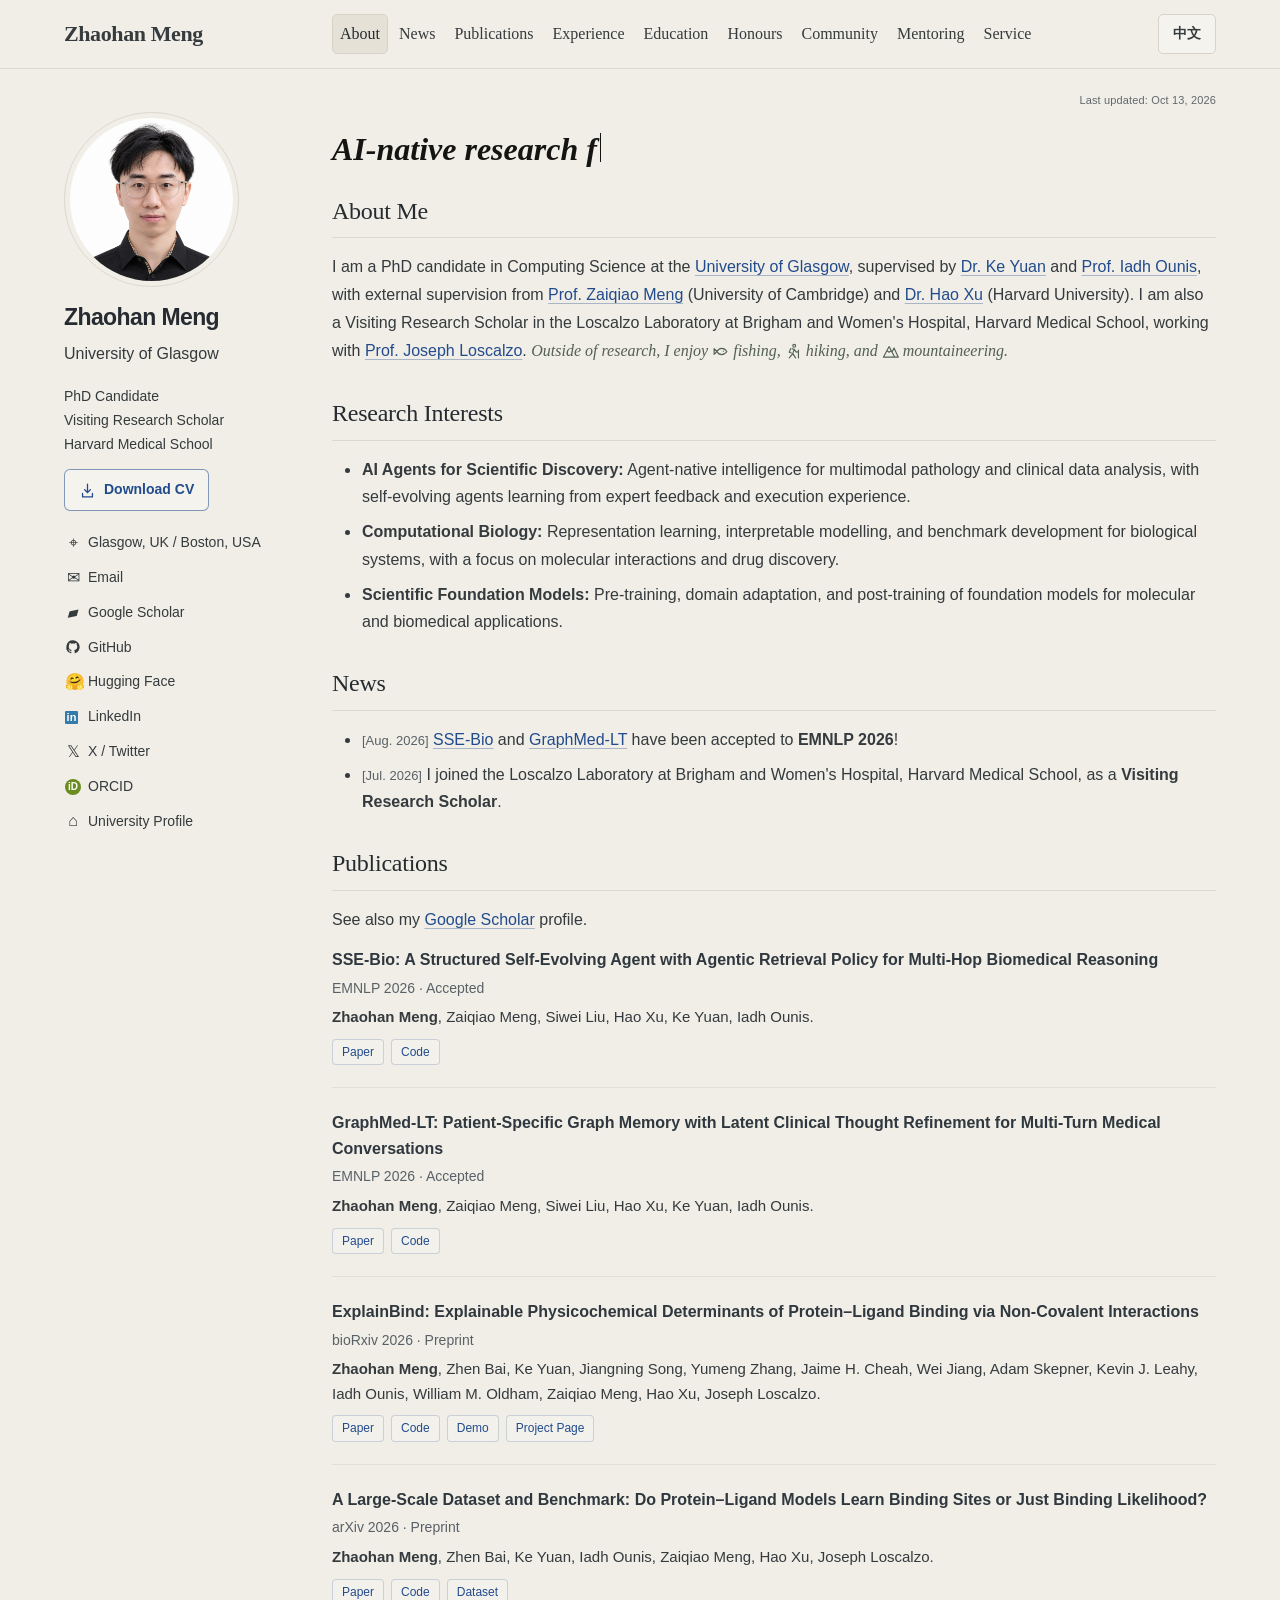
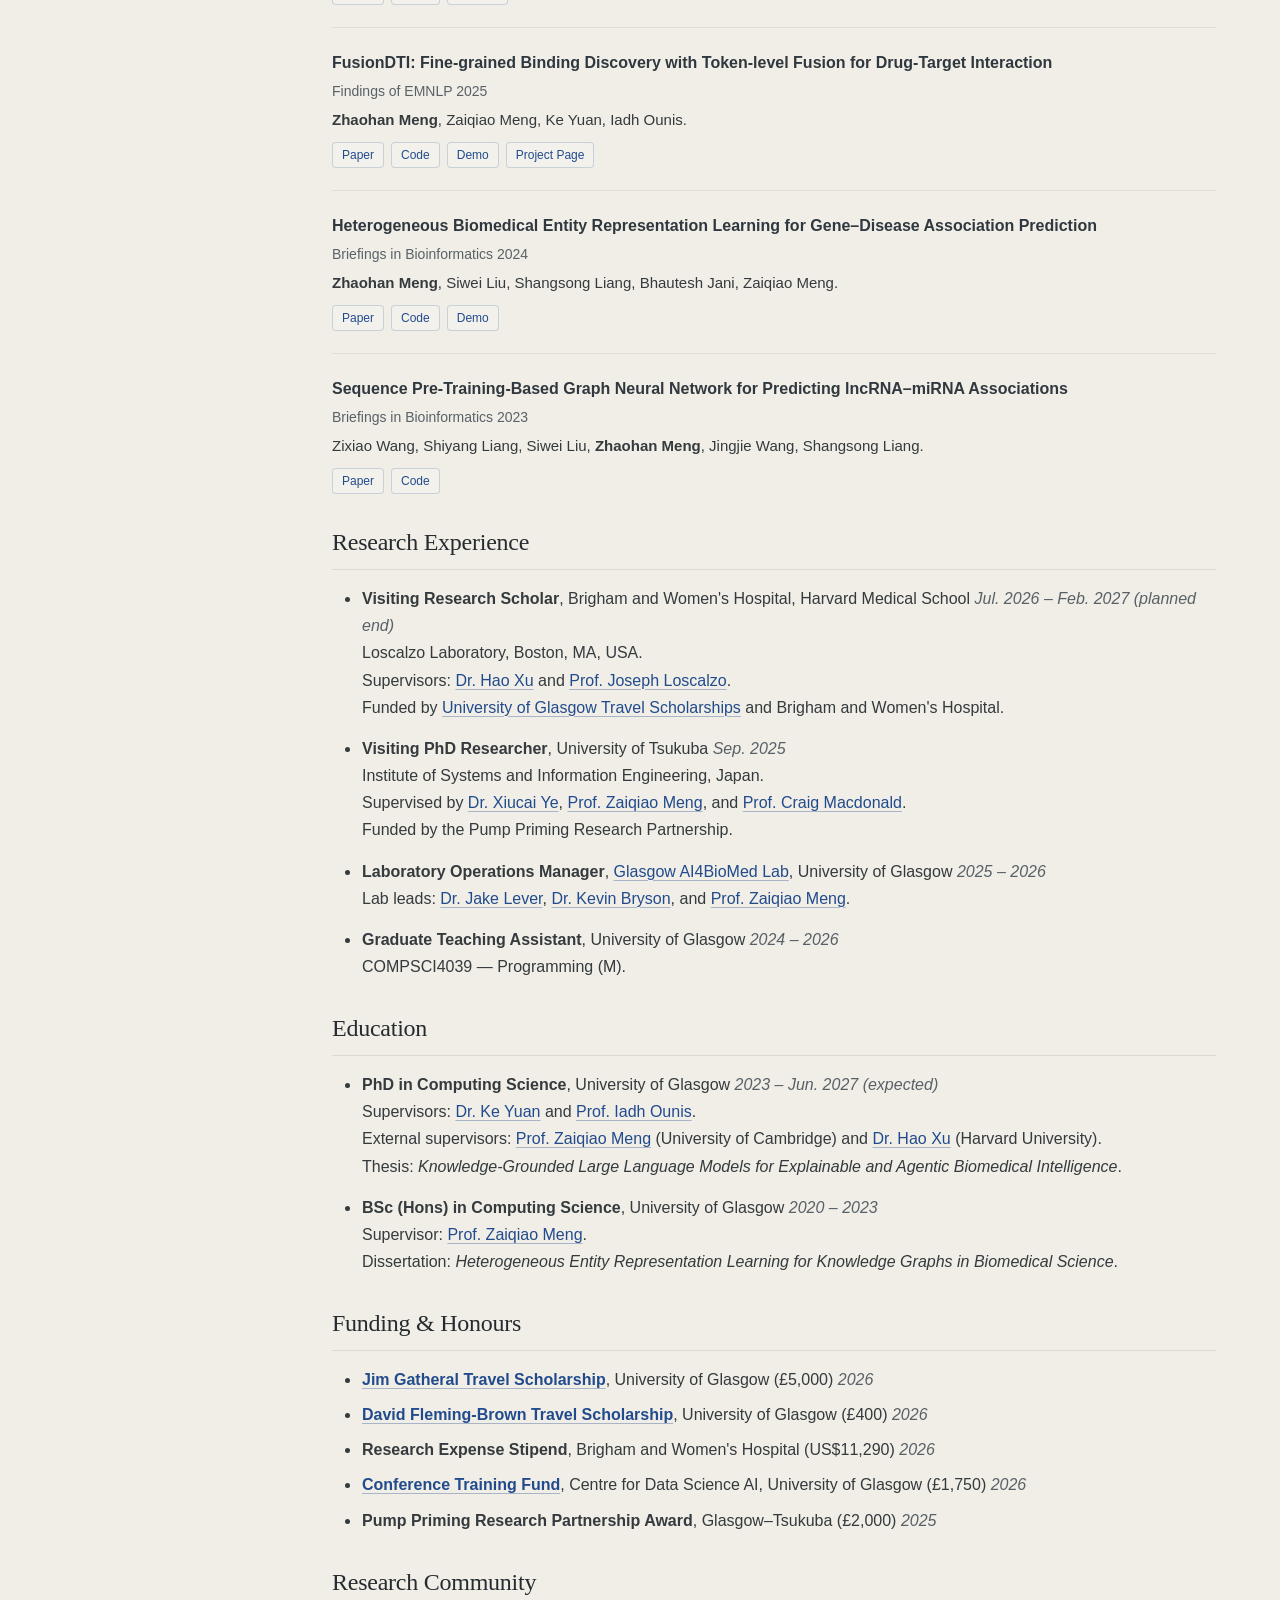
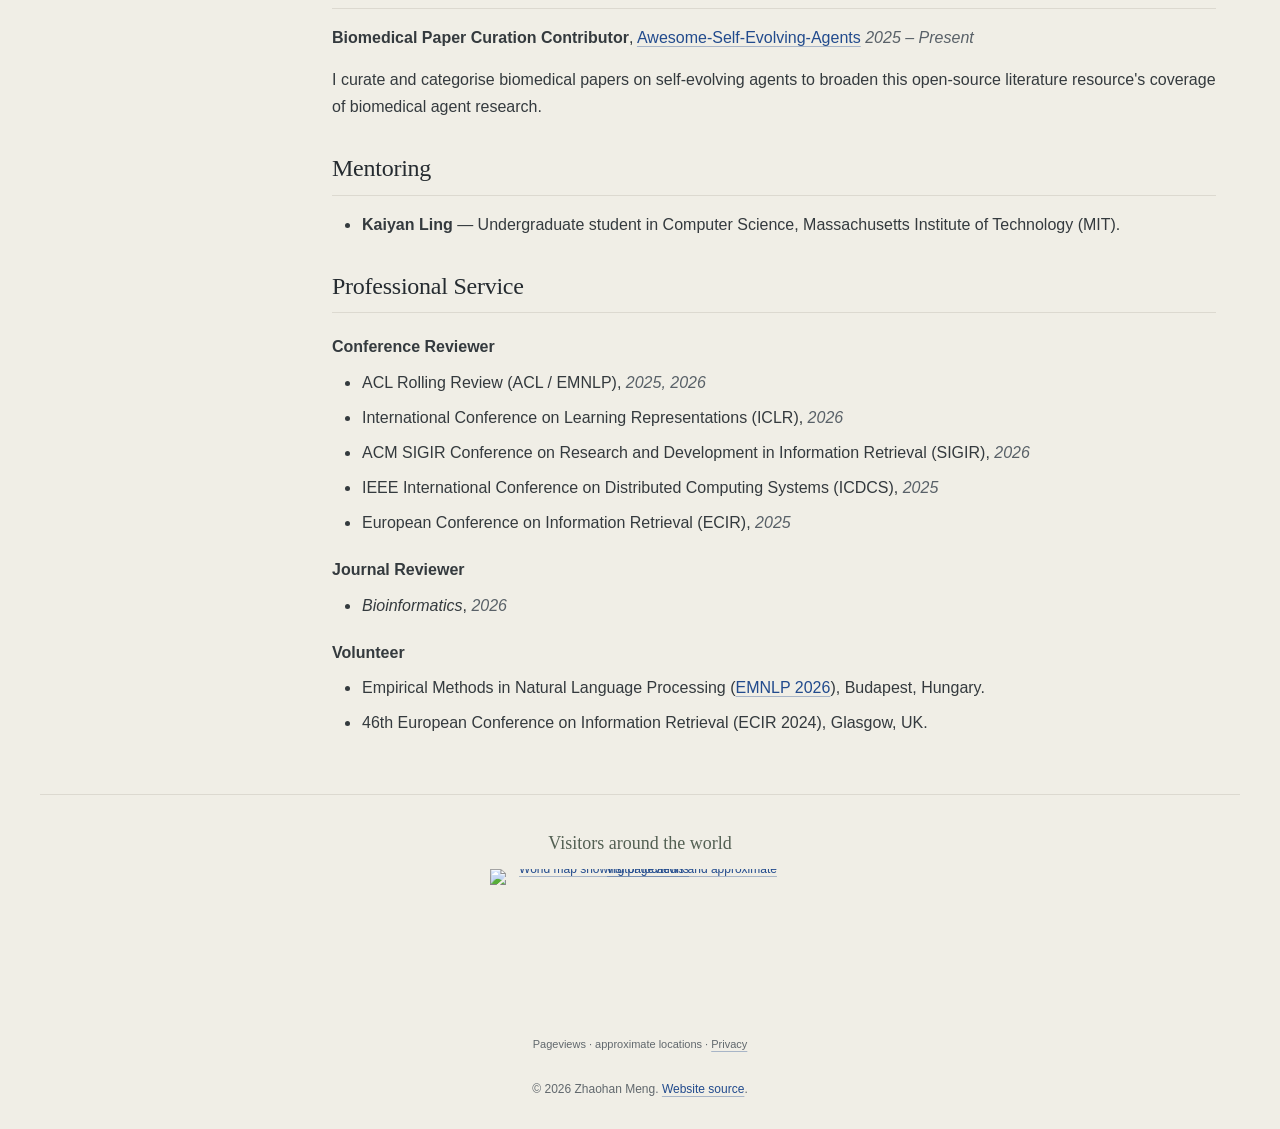
==== commit 8a261df7: "Update profile photo to selected high-resolution portrait" ====
--- a/docs/index.html
+++ b/docs/index.html
@@ -10,7 +10,7 @@
   <meta data-i18n-content="page.title" property="og:title" content="Zhaohan Meng - Homepage">
   <meta data-i18n-content="page.summary" property="og:description" content="Scientific AI agents, scientific foundation models, and computational biology.">
   <meta property="og:url" content="https://zhaohanm.github.io/">
-  <meta property="og:image" content="https://zhaohanm.github.io/assets/avatar.png?v=27964433ebf4">
+  <meta property="og:image" content="https://zhaohanm.github.io/assets/avatar.png?v=267ed78da3dd">
   <link rel="canonical" href="https://zhaohanm.github.io/">
   <link rel="icon" href="assets/favicon.svg" type="image/svg+xml">
   <link rel="stylesheet" href="assets/styles.css?v=c875bac3357b">
@@ -40,7 +40,7 @@
   </header>
   <div class="layout">
     <aside data-i18n-aria-label="profile" class="profile" aria-label="Personal information">
-      <img class="avatar" src="assets/avatar.png?v=27964433ebf4" alt="Zhaohan Meng" width="175" height="175">
+      <img class="avatar" src="assets/avatar.png?v=267ed78da3dd" alt="Zhaohan Meng" width="175" height="175">
       <div class="profile-heading">
         <h1>Zhaohan Meng</h1>
         <p data-i18n="affiliation" class="affiliation">University of Glasgow</p>
